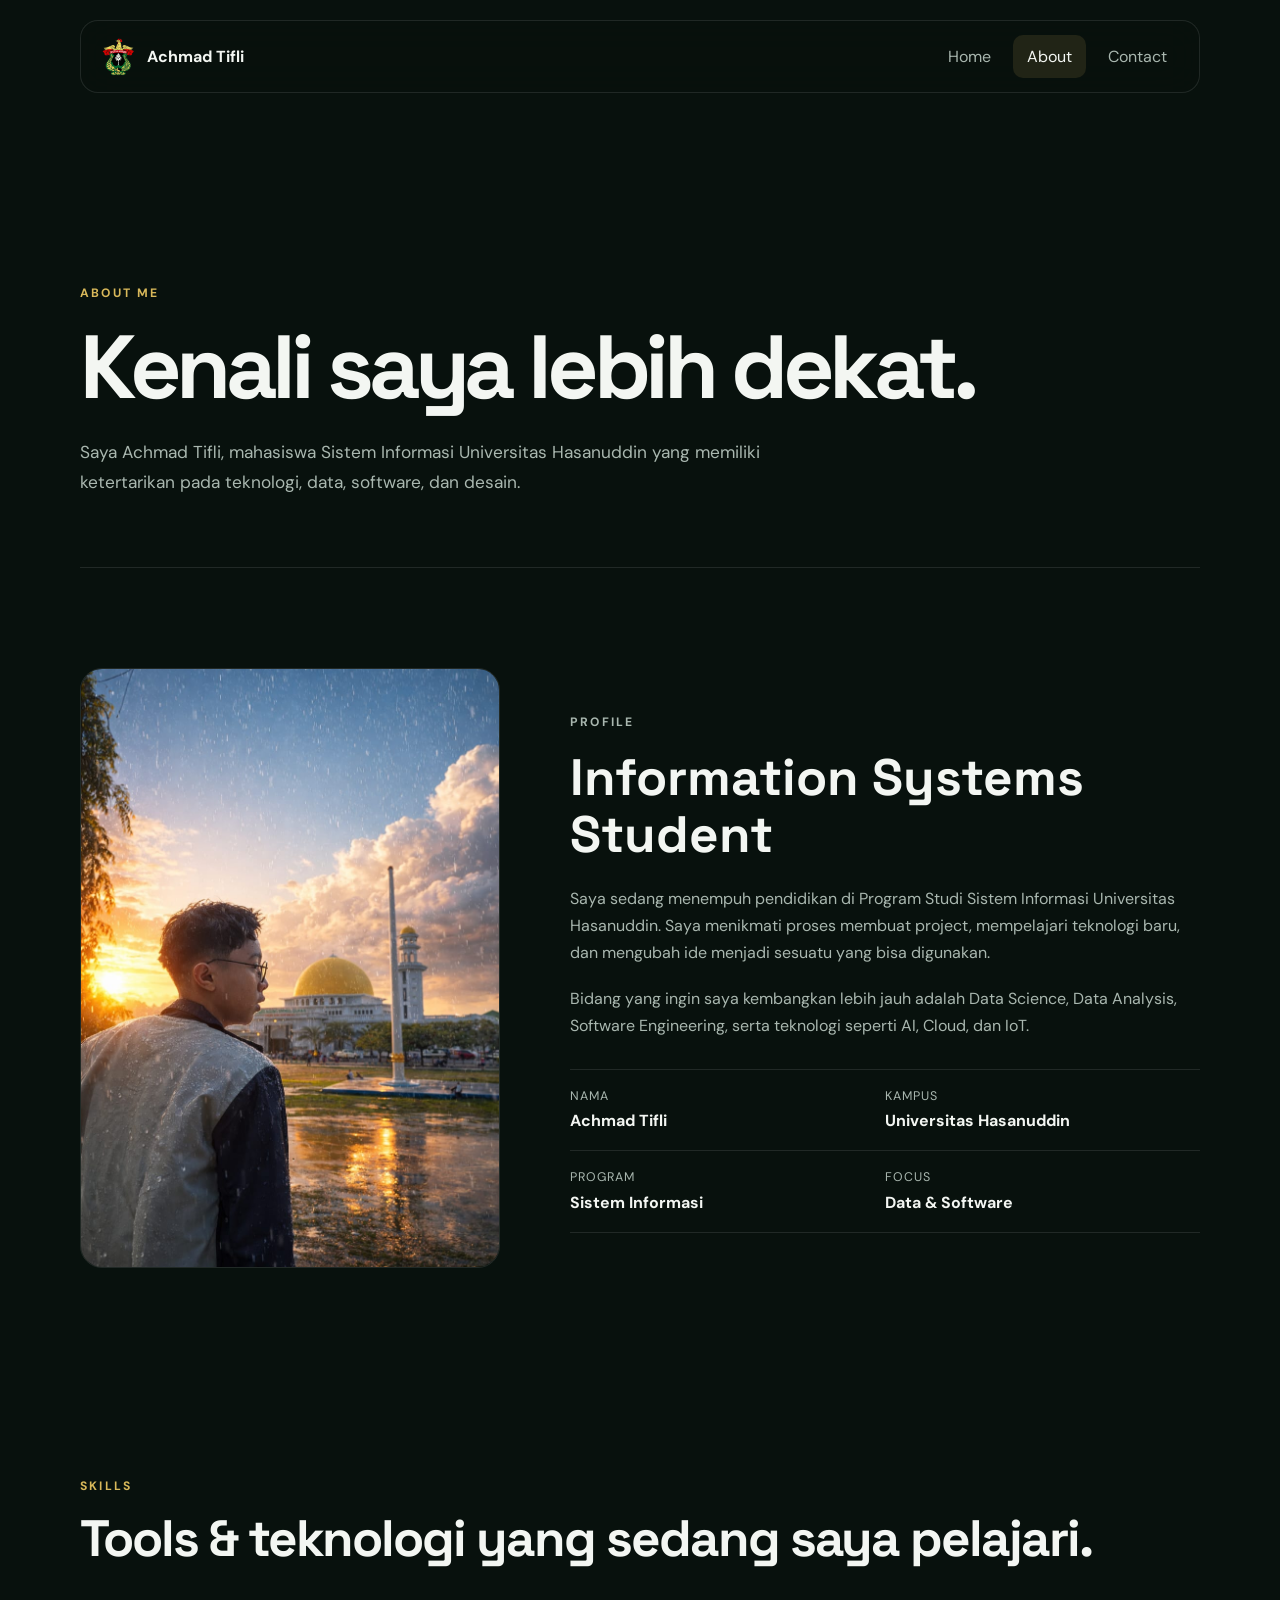
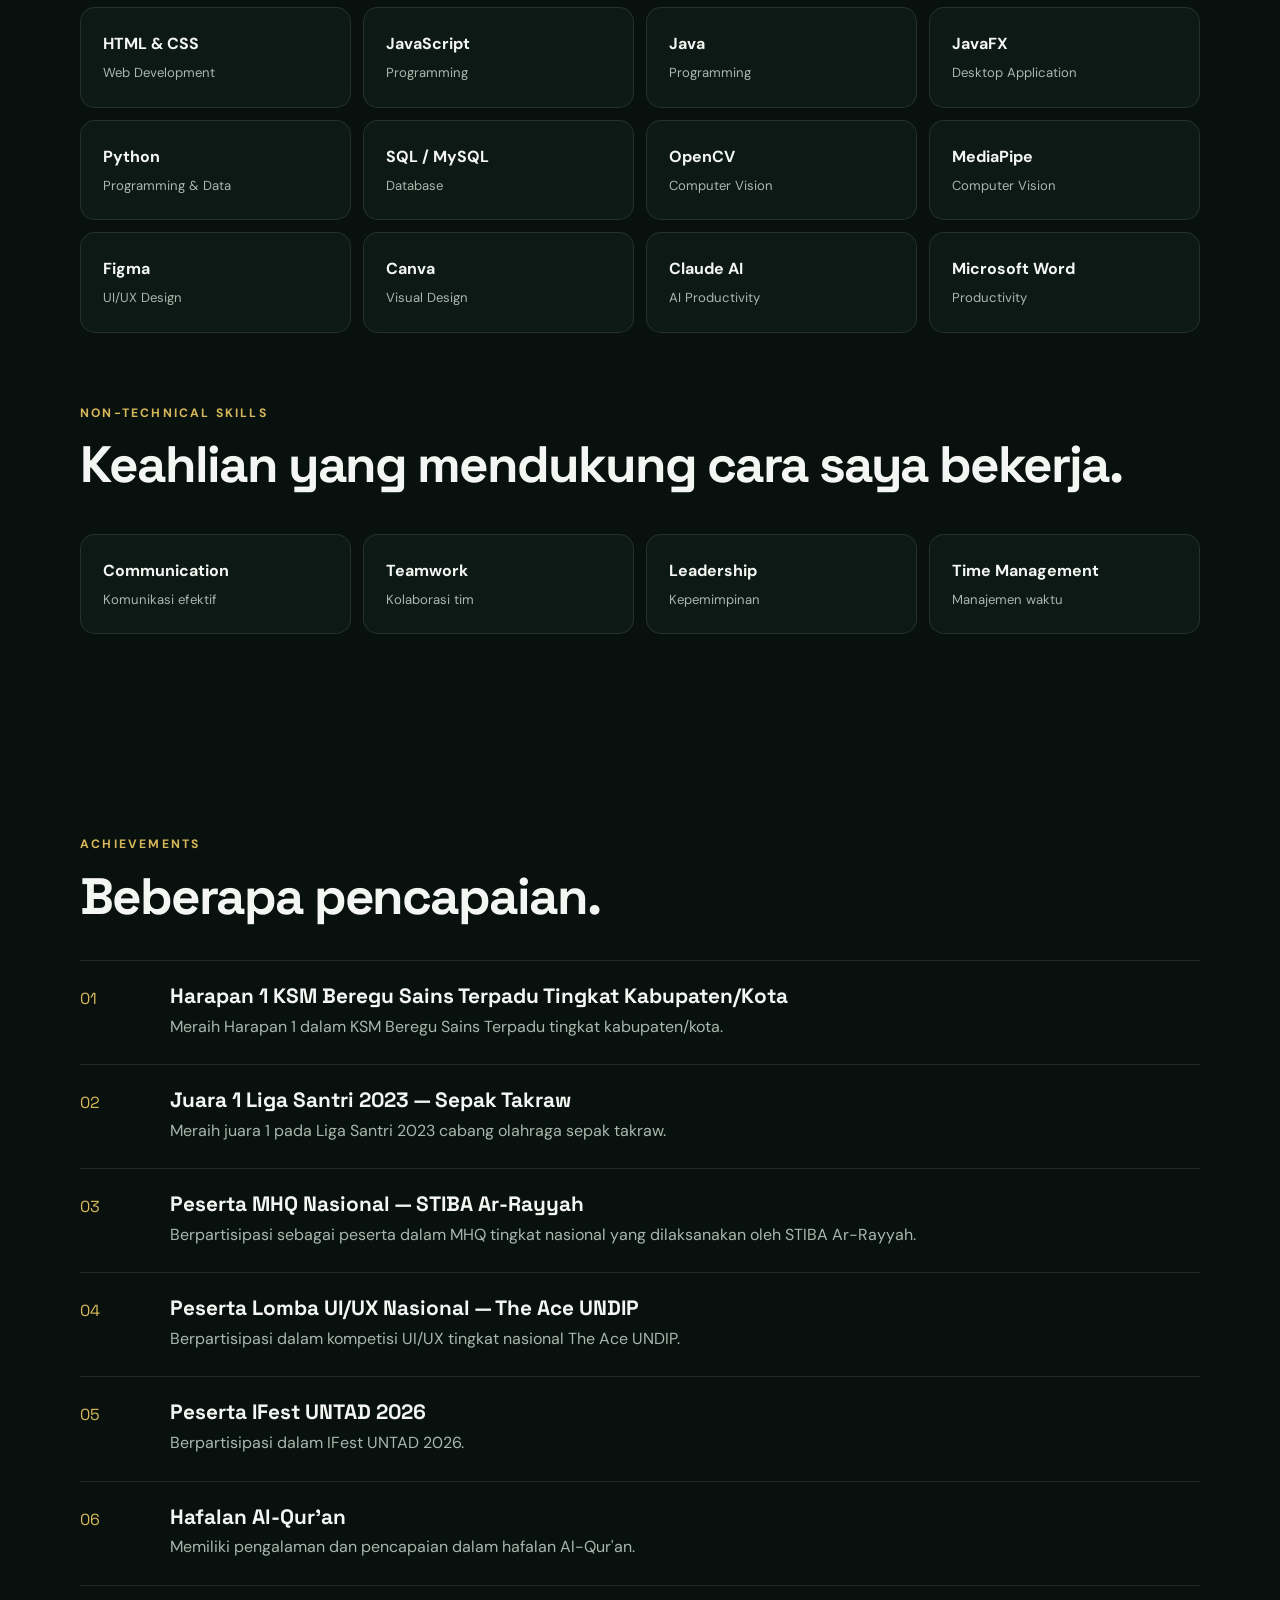
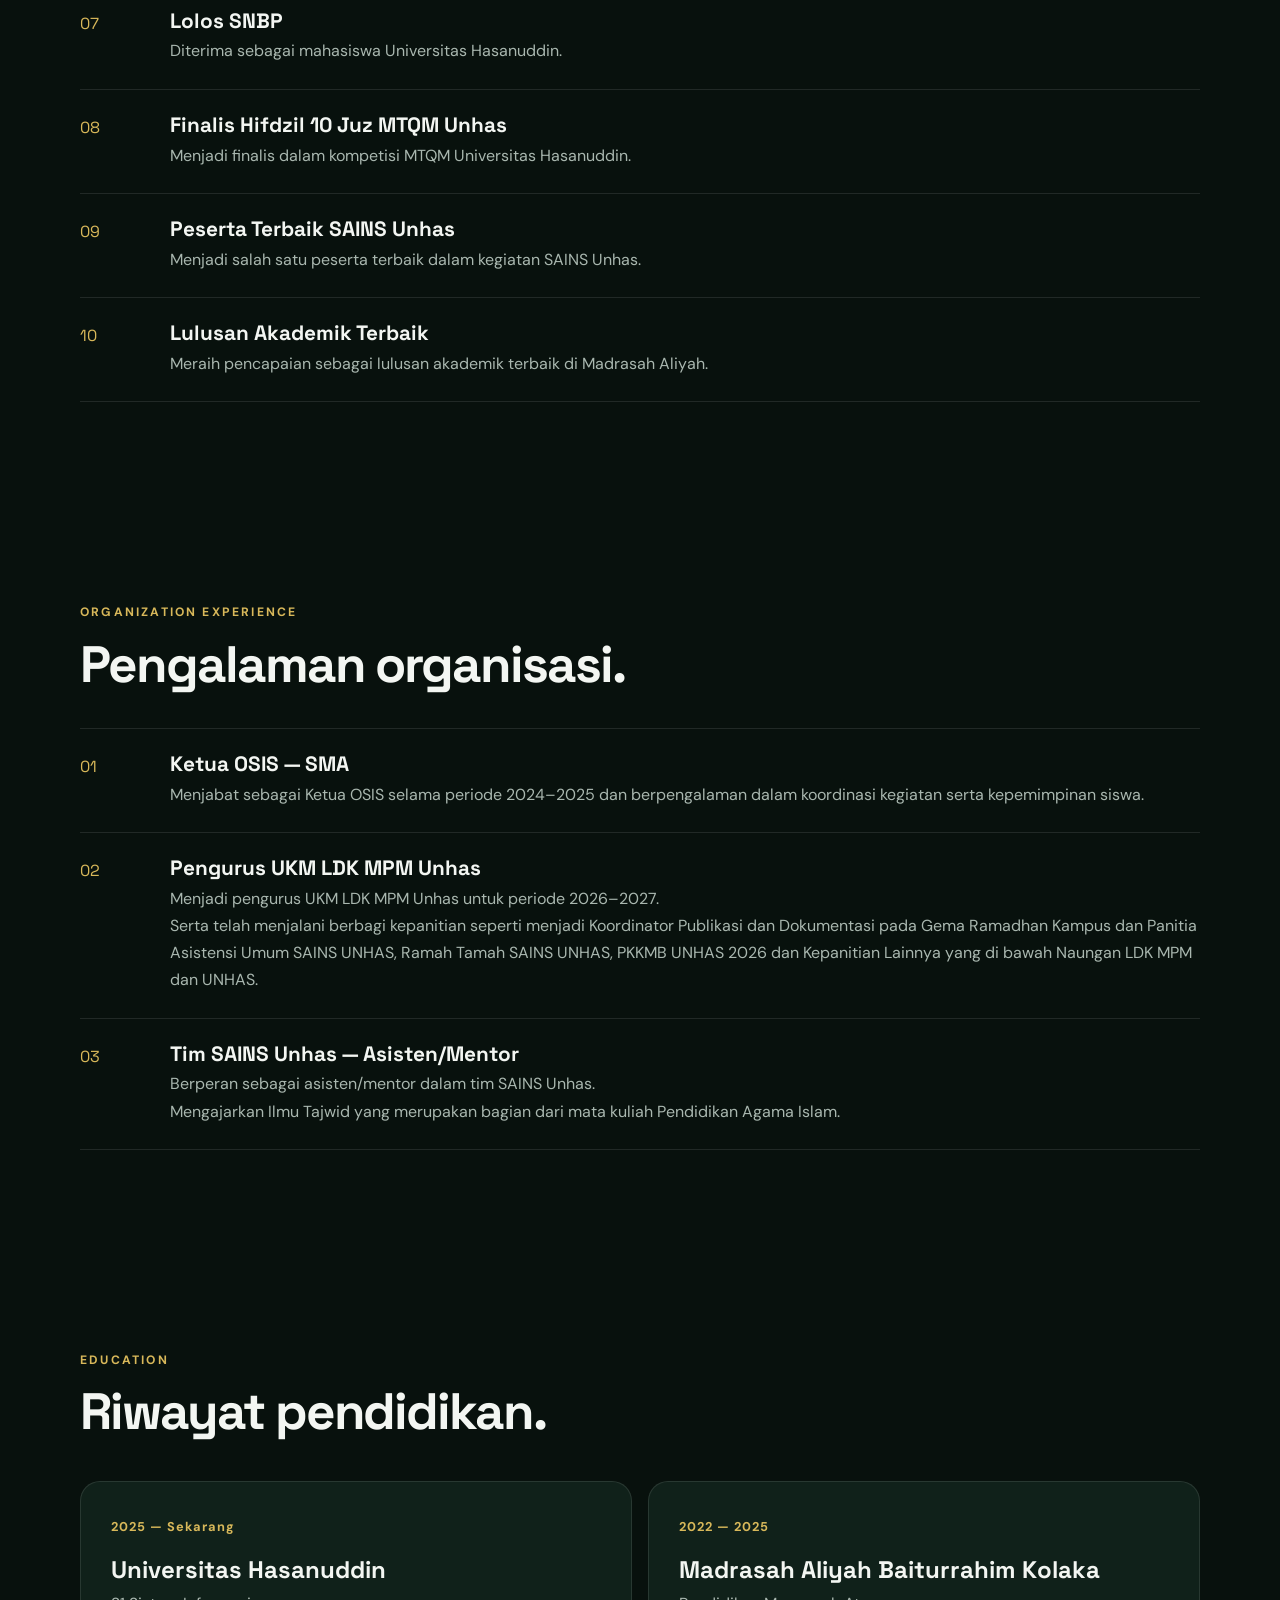
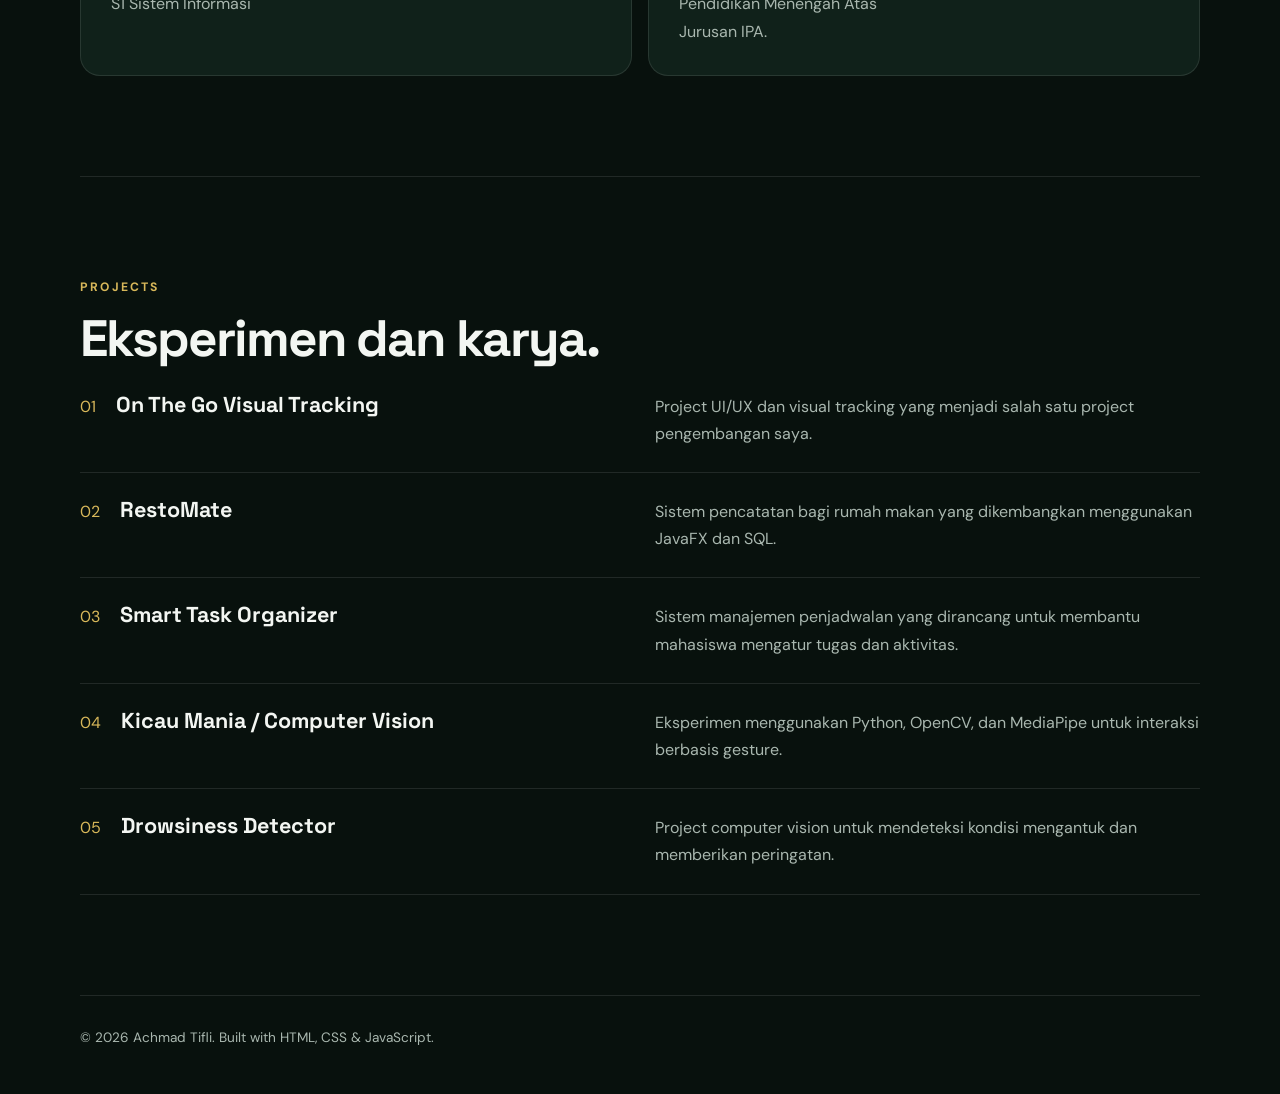
==== about.html @ 51b3e336 "update website portofolio" ====
<!DOCTYPE html>
<html lang="id">
<head>
    <meta charset="UTF-8">
    <meta name="viewport" content="width=device-width, initial-scale=1.0">
    <meta name="description" content="About Achmad Tifli">
    <title>About | Achmad Tifli</title>
    <link rel="stylesheet" href="style.css">
</head>
<body>
    <header class="navbar">
        <a href="index.html" class="brand">
            <img src="assets/unhas-logo.png" alt="Logo Universitas Hasanuddin">
            <span>Achmad Tifli</span>
        </a>
        <nav>
            <a href="index.html">Home</a>
            <a href="about.html" class="active">About</a>
            <a href="contact.html">Contact</a>
        </nav>
    </header>

    <main>
        <section class="page-hero">
            <p class="eyebrow">ABOUT ME</p>
            <h1>Kenali saya lebih dekat.</h1>
            <p>
                Saya Achmad Tifli, mahasiswa Sistem Informasi Universitas Hasanuddin
                yang memiliki ketertarikan pada teknologi, data, software, dan desain.
            </p>
        </section>

        <section class="section about-grid">
            <div>
                <img src="assets/achmad-tifli-rain.jpeg" alt="Achmad Tifli" class="about-image">
            </div>
            <div class="about-copy">
                <p class="eyebrow">PROFILE</p>
                <h2>Information Systems Student</h2>
                <p>
                    Saya sedang menempuh pendidikan di Program Studi Sistem Informasi
                    Universitas Hasanuddin. Saya menikmati proses membuat project,
                    mempelajari teknologi baru, dan mengubah ide menjadi sesuatu yang
                    bisa digunakan.
                </p>
                <p>
                    Bidang yang ingin saya kembangkan lebih jauh adalah Data Science,
                    Data Analysis, Software Engineering, serta teknologi seperti AI,
                    Cloud, dan IoT.
                </p>

                <div class="facts">
                    <div><span>Nama</span><strong>Achmad Tifli</strong></div>
                    <div><span>Kampus</span><strong>Universitas Hasanuddin</strong></div>
                    <div><span>Program</span><strong>Sistem Informasi</strong></div>
                    <div><span>Focus</span><strong>Data & Software</strong></div>
                </div>
            </div>
        </section>

        <section class="section">
            <div class="section-heading">
                <p class="eyebrow">SKILLS</p>
                <h2>Tools & teknologi yang sedang saya pelajari.</h2>
            </div>

            <div class="skills-grid">
                <div class="skill-card"><strong>HTML & CSS</strong><span>Web Development</span></div>
                <div class="skill-card"><strong>JavaScript</strong><span>Programming</span></div>
                <div class="skill-card"><strong>Java</strong><span>Programming</span></div>
                <div class="skill-card"><strong>JavaFX</strong><span>Desktop Application</span></div>
                <div class="skill-card"><strong>Python</strong><span>Programming & Data</span></div>
                <div class="skill-card"><strong>SQL / MySQL</strong><span>Database</span></div>
                <div class="skill-card"><strong>OpenCV</strong><span>Computer Vision</span></div>
                <div class="skill-card"><strong>MediaPipe</strong><span>Computer Vision</span></div>
                <div class="skill-card"><strong>Figma</strong><span>UI/UX Design</span></div>
                <div class="skill-card"><strong>Canva</strong><span>Visual Design</span></div>
                <div class="skill-card"><strong>Claude AI</strong><span>AI Productivity</span></div>
                <div class="skill-card"><strong>Microsoft Word</strong><span>Productivity</span></div>
            </div>

            <div class="section-heading skill-subheading">
                <p class="eyebrow">NON-TECHNICAL SKILLS</p>
                <h2>Keahlian yang mendukung cara saya bekerja.</h2>
            </div>

            <div class="skills-grid">
                <div class="skill-card"><strong>Communication</strong><span>Komunikasi efektif</span></div>
                <div class="skill-card"><strong>Teamwork</strong><span>Kolaborasi tim</span></div>
                <div class="skill-card"><strong>Leadership</strong><span>Kepemimpinan</span></div>
                <div class="skill-card"><strong>Time Management</strong><span>Manajemen waktu</span></div>
            </div>
        </section>

        <section class="section">
            <div class="section-heading">
                <p class="eyebrow">ACHIEVEMENTS</p>
                <h2>Beberapa pencapaian.</h2>
            </div>

            <div class="timeline">
                <div class="timeline-item"><span>01</span><div><h3>Harapan 1 KSM Beregu Sains Terpadu Tingkat Kabupaten/Kota</h3><p>Meraih Harapan 1 dalam KSM Beregu Sains Terpadu tingkat kabupaten/kota.</p></div></div>
                <div class="timeline-item"><span>02</span><div><h3>Juara 1 Liga Santri 2023 — Sepak Takraw</h3><p>Meraih juara 1 pada Liga Santri 2023 cabang olahraga sepak takraw.</p></div></div>
                <div class="timeline-item"><span>03</span><div><h3>Peserta MHQ Nasional — STIBA Ar-Rayyah</h3><p>Berpartisipasi sebagai peserta dalam MHQ tingkat nasional yang dilaksanakan oleh STIBA Ar-Rayyah.</p></div></div>
                <div class="timeline-item"><span>04</span><div><h3>Peserta Lomba UI/UX Nasional — The Ace UNDIP</h3><p>Berpartisipasi dalam kompetisi UI/UX tingkat nasional The Ace UNDIP.</p></div></div>
                <div class="timeline-item"><span>05</span><div><h3>Peserta IFest UNTAD 2026</h3><p>Berpartisipasi dalam IFest UNTAD 2026.</p></div></div>
                <div class="timeline-item"><span>06</span><div><h3>Hafalan Al-Qur'an</h3><p>Memiliki pengalaman dan pencapaian dalam hafalan Al-Qur'an.</p></div></div>
                <div class="timeline-item"><span>07</span><div><h3>Lolos SNBP</h3><p>Diterima sebagai mahasiswa Universitas Hasanuddin.</p></div></div>
                <div class="timeline-item"><span>08</span><div><h3>Finalis Hifdzil 10 Juz MTQM Unhas</h3><p>Menjadi finalis dalam kompetisi MTQM Universitas Hasanuddin.</p></div></div>
                <div class="timeline-item"><span>09</span><div><h3>Peserta Terbaik SAINS Unhas</h3><p>Menjadi salah satu peserta terbaik dalam kegiatan SAINS Unhas.</p></div></div>
                <div class="timeline-item"><span>10</span><div><h3>Lulusan Akademik Terbaik</h3><p>Meraih pencapaian sebagai lulusan akademik terbaik di Madrasah Aliyah.</p></div></div>
            </div>
        </section>

        <section class="section">
            <div class="section-heading"><p class="eyebrow">ORGANIZATION EXPERIENCE</p><h2>Pengalaman organisasi.</h2></div>
            <div class="timeline">
                <div class="timeline-item"><span>01</span><div><h3>Ketua OSIS — SMA</h3><p>Menjabat sebagai Ketua OSIS selama periode 2024–2025 dan berpengalaman dalam koordinasi kegiatan serta kepemimpinan siswa.</p></div></div>
                <div class="timeline-item"><span>02</span><div><h3>Pengurus UKM LDK MPM Unhas</h3><p>Menjadi pengurus UKM LDK MPM Unhas untuk periode 2026–2027.</p>
                    <p>Serta telah menjalani berbagi kepanitian seperti menjadi Koordinator Publikasi dan Dokumentasi pada Gema Ramadhan Kampus dan Panitia Asistensi Umum SAINS UNHAS, Ramah Tamah SAINS UNHAS, PKKMB UNHAS 2026 dan Kepanitian Lainnya yang di bawah Naungan LDK MPM dan UNHAS.</p></div></div>
                <div class="timeline-item"><span>03</span><div><h3>Tim SAINS Unhas — Asisten/Mentor</h3><p>Berperan sebagai asisten/mentor dalam tim SAINS Unhas.</p>
                <p>Mengajarkan Ilmu Tajwid yang merupakan bagian dari mata kuliah Pendidikan Agama Islam.</p></div></div>
            </div>
        </section>

        <section class="section education">
            <div class="section-heading"><p class="eyebrow">EDUCATION</p><h2>Riwayat pendidikan.</h2></div>
            <div class="education-grid">
                <article class="education-card"><span>2025 — Sekarang</span><h3>Universitas Hasanuddin</h3><p>S1 Sistem Informasi</p></article>
                <article class="education-card"><span>2022 — 2025</span><h3>Madrasah Aliyah Baiturrahim Kolaka</h3><p>Pendidikan Menengah Atas</p>
                <p>Jurusan IPA.</p></article>
            </div>
        </section>

        <section class="section project-list">
            <div class="section-heading">
                <p class="eyebrow">PROJECTS</p>
                <h2>Eksperimen dan karya.</h2>
            </div>

            <div class="project-list-item"><div><span>01</span><h3>On The Go Visual Tracking</h3></div><p>Project UI/UX dan visual tracking yang menjadi salah satu project pengembangan saya.</p></div>
            <div class="project-list-item"><div><span>02</span><h3>RestoMate</h3></div><p>Sistem pencatatan bagi rumah makan yang dikembangkan menggunakan JavaFX dan SQL.</p></div>
            <div class="project-list-item"><div><span>03</span><h3>Smart Task Organizer</h3></div><p>Sistem manajemen penjadwalan yang dirancang untuk membantu mahasiswa mengatur tugas dan aktivitas.</p></div>
            <div class="project-list-item"><div><span>04</span><h3>Kicau Mania / Computer Vision</h3></div><p>Eksperimen menggunakan Python, OpenCV, dan MediaPipe untuk interaksi berbasis gesture.</p></div>
            <div class="project-list-item"><div><span>05</span><h3>Drowsiness Detector</h3></div><p>Project computer vision untuk mendeteksi kondisi mengantuk dan memberikan peringatan.</p></div>
        </section>
    </main>

    <footer>
        <p>© 2026 Achmad Tifli. Built with HTML, CSS & JavaScript.</p>
    </footer>
    <script src="script.js"></script>
</body>
</html>
---- style.css ----
@import url('https://fonts.googleapis.com/css2?family=DM+Sans:wght@400;500;600;700&family=Space+Grotesk:wght@500;600;700&display=swap');
:root{--bg:#08110d;--soft:#0d1914;--card:#10211a;--text:#f3f6f2;--muted:#a9b7af;--accent:#d8b85a;--line:rgba(255,255,255,.1);--max:1120px}*{box-sizing:border-box;margin:0;padding:0}html{scroll-behavior:smooth}body{background:var(--bg);color:var(--text);font-family:"DM Sans",sans-serif;line-height:1.7}a{color:inherit}.navbar{width:min(var(--max),calc(100% - 40px));margin:20px auto 0;padding:14px 18px;display:flex;align-items:center;justify-content:space-between;border:1px solid var(--line);border-radius:18px;background:rgba(8,17,13,.88);backdrop-filter:blur(18px);position:sticky;top:16px;z-index:20}.brand{display:flex;align-items:center;gap:10px;text-decoration:none;font-weight:700}.brand img{width:38px;height:38px;object-fit:contain}.navbar nav{display:flex;gap:8px}.navbar nav a{padding:8px 14px;color:var(--muted);text-decoration:none;border-radius:10px;transition:.25s}.navbar nav a:hover,.navbar nav a.active{color:var(--text);background:rgba(216,184,90,.12)}h1,h2,h3{font-family:"Space Grotesk",sans-serif;line-height:1.1}.eyebrow{color:var(--accent);font-size:.76rem;letter-spacing:.18em;font-weight:700;margin-bottom:14px}.hero{width:min(var(--max),calc(100% - 40px));min-height:680px;margin:auto;display:grid;grid-template-columns:1.05fr .95fr;gap:70px;align-items:center}.hero h1{font-size:clamp(3.2rem,7vw,6.5rem);letter-spacing:-.06em}.hero h1 span{color:var(--accent)}.hero-description{color:var(--muted);max-width:590px;font-size:1.08rem;margin:24px 0 30px}.hero-actions{display:flex;gap:12px;flex-wrap:wrap}.btn{display:inline-flex;align-items:center;justify-content:center;padding:12px 18px;border-radius:12px;text-decoration:none;font-weight:700;border:1px solid var(--line);transition:.25s}.btn:hover{transform:translateY(-2px)}.btn.primary{color:#111;background:var(--accent);border-color:var(--accent)}.btn.secondary{background:transparent;color:var(--text)}.quick-info{display:flex;gap:34px;margin-top:52px}.quick-info div{display:flex;flex-direction:column}.quick-info strong{color:var(--accent);font-family:"Space Grotesk"}.quick-info span{color:var(--muted);font-size:.85rem}.hero-image-wrap{position:relative;justify-self:end;width:min(430px,100%)}.image-glow{position:absolute;inset:8% -8% -8% 8%;background:#0e6b42;filter:blur(65px);opacity:.35}.hero-image{position:relative;width:100%;aspect-ratio:4/5;object-fit:cover;border-radius:28px;border:1px solid var(--line)}.image-caption{position:absolute;left:18px;right:18px;bottom:18px;padding:13px 15px;background:rgba(8,17,13,.78);backdrop-filter:blur(12px);border:1px solid var(--line);border-radius:14px;display:flex;justify-content:space-between;gap:15px}.image-caption small{color:var(--muted)}.section{width:min(var(--max),calc(100% - 40px));margin:0 auto;padding:100px 0}.intro{display:grid;grid-template-columns:1fr 1fr;gap:70px;border-top:1px solid var(--line)}.section-heading h2,.section-title-row h2{font-size:clamp(2rem,4vw,3.6rem);letter-spacing:-.04em}.intro>p{color:var(--muted);font-size:1.05rem;align-self:end}.section-title-row{display:flex;justify-content:space-between;align-items:end;gap:30px;margin-bottom:40px}.text-link{color:var(--accent);text-decoration:none;font-weight:700}.project-grid{display:grid;grid-template-columns:repeat(3,1fr);gap:16px}.project-card{min-height:310px;padding:28px;background:var(--card);border:1px solid var(--line);border-radius:20px;display:flex;flex-direction:column;transition:.25s}.project-card:hover{transform:translateY(-5px);border-color:rgba(216,184,90,.5)}.project-card.featured{background:linear-gradient(145deg,#153728,var(--card))}.project-number{color:var(--accent);margin-bottom:auto}.project-card h3{font-size:1.5rem;margin-bottom:12px}.project-card p{color:var(--muted);margin-bottom:22px}.tag{font-size:.75rem;color:#f0d989}.quote-section{display:grid;grid-template-columns:.8fr 1.2fr;gap:70px;align-items:center}.quote-image img,.about-image,.contact-photo img{width:100%;object-fit:cover;border-radius:22px;border:1px solid var(--line)}.quote-image img{max-height:560px}.quote-content h2,.contact-photo h2{font-size:clamp(2rem,4vw,4rem);letter-spacing:-.045em;margin-bottom:22px}.quote-content>p:last-child{color:var(--muted)}.page-hero{width:min(var(--max),calc(100% - 40px));margin:100px auto 0;padding:90px 0 70px;border-bottom:1px solid var(--line)}.page-hero h1{font-size:clamp(3rem,7vw,6rem);letter-spacing:-.06em;margin-bottom:22px}.page-hero>p:last-child{max-width:680px;color:var(--muted);font-size:1.08rem}.about-grid{display:grid;grid-template-columns:.8fr 1.2fr;gap:70px;align-items:center}.about-image{max-height:600px}.about-copy h2{font-size:clamp(2rem,4vw,3.8rem);margin-bottom:22px}.about-copy>p{color:var(--muted);margin-bottom:18px}.facts{display:grid;grid-template-columns:1fr 1fr;margin-top:30px;border-top:1px solid var(--line)}.facts div{padding:16px 0;border-bottom:1px solid var(--line);display:flex;flex-direction:column}.facts span{color:var(--muted);font-size:.78rem;text-transform:uppercase;letter-spacing:.08em}.skills-grid{display:grid;grid-template-columns:repeat(4,1fr);gap:12px;margin-top:40px}.skill-card{padding:22px;border:1px solid var(--line);border-radius:15px;background:var(--soft)}.skill-card span{display:block;color:var(--muted);font-size:.82rem;margin-top:5px}.skill-subheading{margin-top:70px}.timeline{margin-top:35px;border-top:1px solid var(--line)}.timeline-item{display:grid;grid-template-columns:70px 1fr;gap:20px;padding:24px 0;border-bottom:1px solid var(--line)}.timeline-item>span{color:var(--accent);font-family:"Space Grotesk"}.timeline-item h3{margin-bottom:5px;font-size:1.3rem}.timeline-item p,.project-list-item p{color:var(--muted)}.project-list{border-top:1px solid var(--line)}.project-list-item{display:grid;grid-template-columns:1fr 1fr;gap:30px;padding:25px 0;border-bottom:1px solid var(--line)}.project-list-item>div{display:flex;gap:20px;align-items:baseline}.project-list-item span{color:var(--accent)}.project-list-item h3{font-size:1.35rem}.education-grid{display:grid;grid-template-columns:1fr 1fr;gap:16px;margin-top:40px}.education-card{padding:30px;border:1px solid var(--line);border-radius:20px;background:var(--card)}.education-card>span{color:var(--accent);font-size:.8rem;font-weight:700;letter-spacing:.08em}.education-card h3{font-size:1.5rem;margin:18px 0 7px}.education-card p{color:var(--muted)}.contact-grid{display:grid;grid-template-columns:1fr 1fr;gap:16px}.contact-card{padding:42px;min-height:270px;border:1px solid var(--line);border-radius:22px;background:var(--card);display:flex;flex-direction:column;align-items:flex-start}.contact-label{color:var(--accent);font-size:.75rem;letter-spacing:.16em;font-weight:700;margin-bottom:auto}.contact-card h2{font-size:2rem;margin-bottom:8px;overflow-wrap:anywhere}.contact-card p{color:var(--muted);margin-bottom:22px}.contact-photo{display:grid;grid-template-columns:1fr 1fr;gap:70px;align-items:center}.contact-photo img{max-height:560px}.contact-photo h2{margin-bottom:30px}footer{width:min(var(--max),calc(100% - 40px));margin:auto;padding:30px 0 45px;border-top:1px solid var(--line);color:var(--muted);font-size:.85rem}@media(max-width:850px){.hero,.intro,.about-grid,.quote-section,.contact-photo{grid-template-columns:1fr;gap:40px}.hero{padding:70px 0;min-height:auto}.hero-image-wrap{justify-self:center}.project-grid{grid-template-columns:1fr}.skills-grid{grid-template-columns:1fr 1fr}.contact-grid,.education-grid{grid-template-columns:1fr}.section{padding:75px 0}}@media(max-width:560px){.navbar{width:calc(100% - 24px);margin-top:12px;flex-direction:column;gap:10px}.navbar nav{width:100%;justify-content:center}.navbar nav a{padding:7px 10px;font-size:.9rem}.hero,.section,.page-hero,footer{width:calc(100% - 28px)}.hero h1{font-size:3.25rem}.quick-info{gap:22px;margin-top:35px}.image-caption{flex-direction:column;gap:0}.skills-grid{grid-template-columns:1fr}.facts{grid-template-columns:1fr}.project-list-item{grid-template-columns:1fr;gap:10px}.contact-card{padding:28px}}
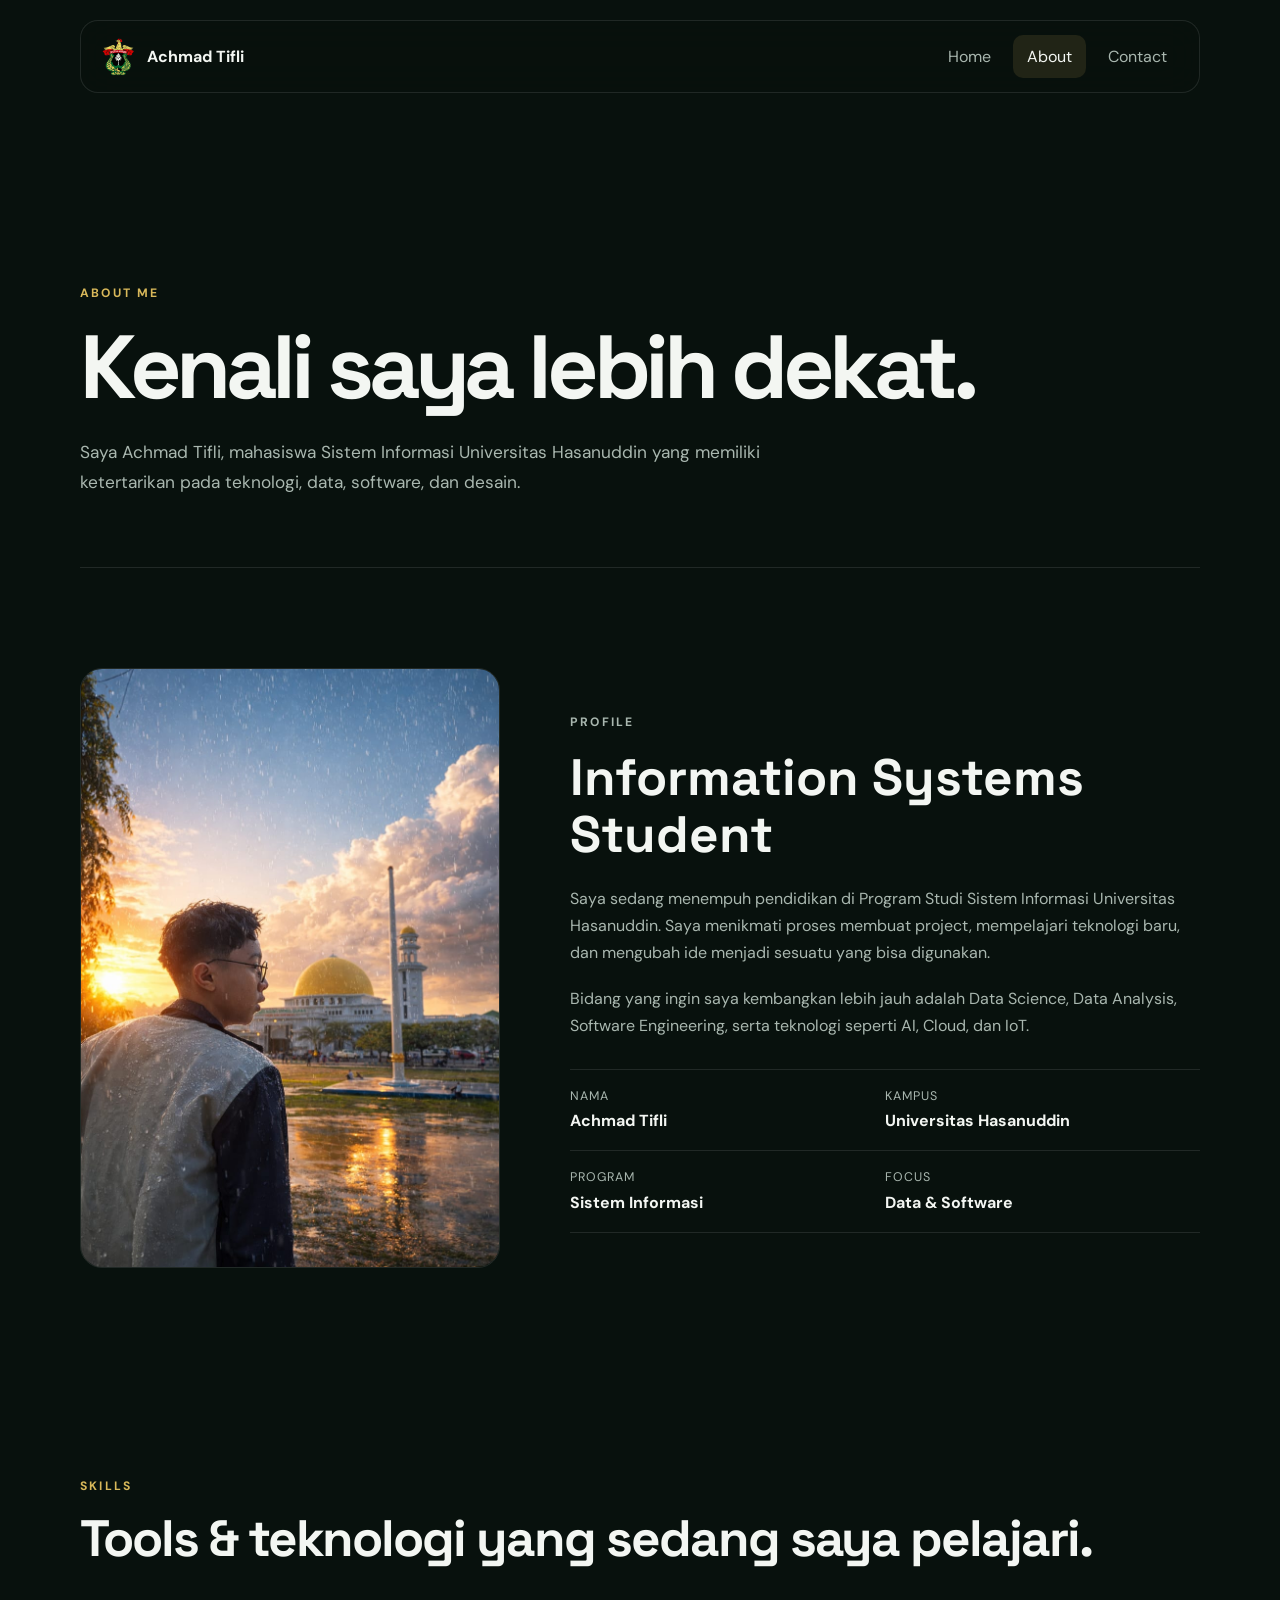
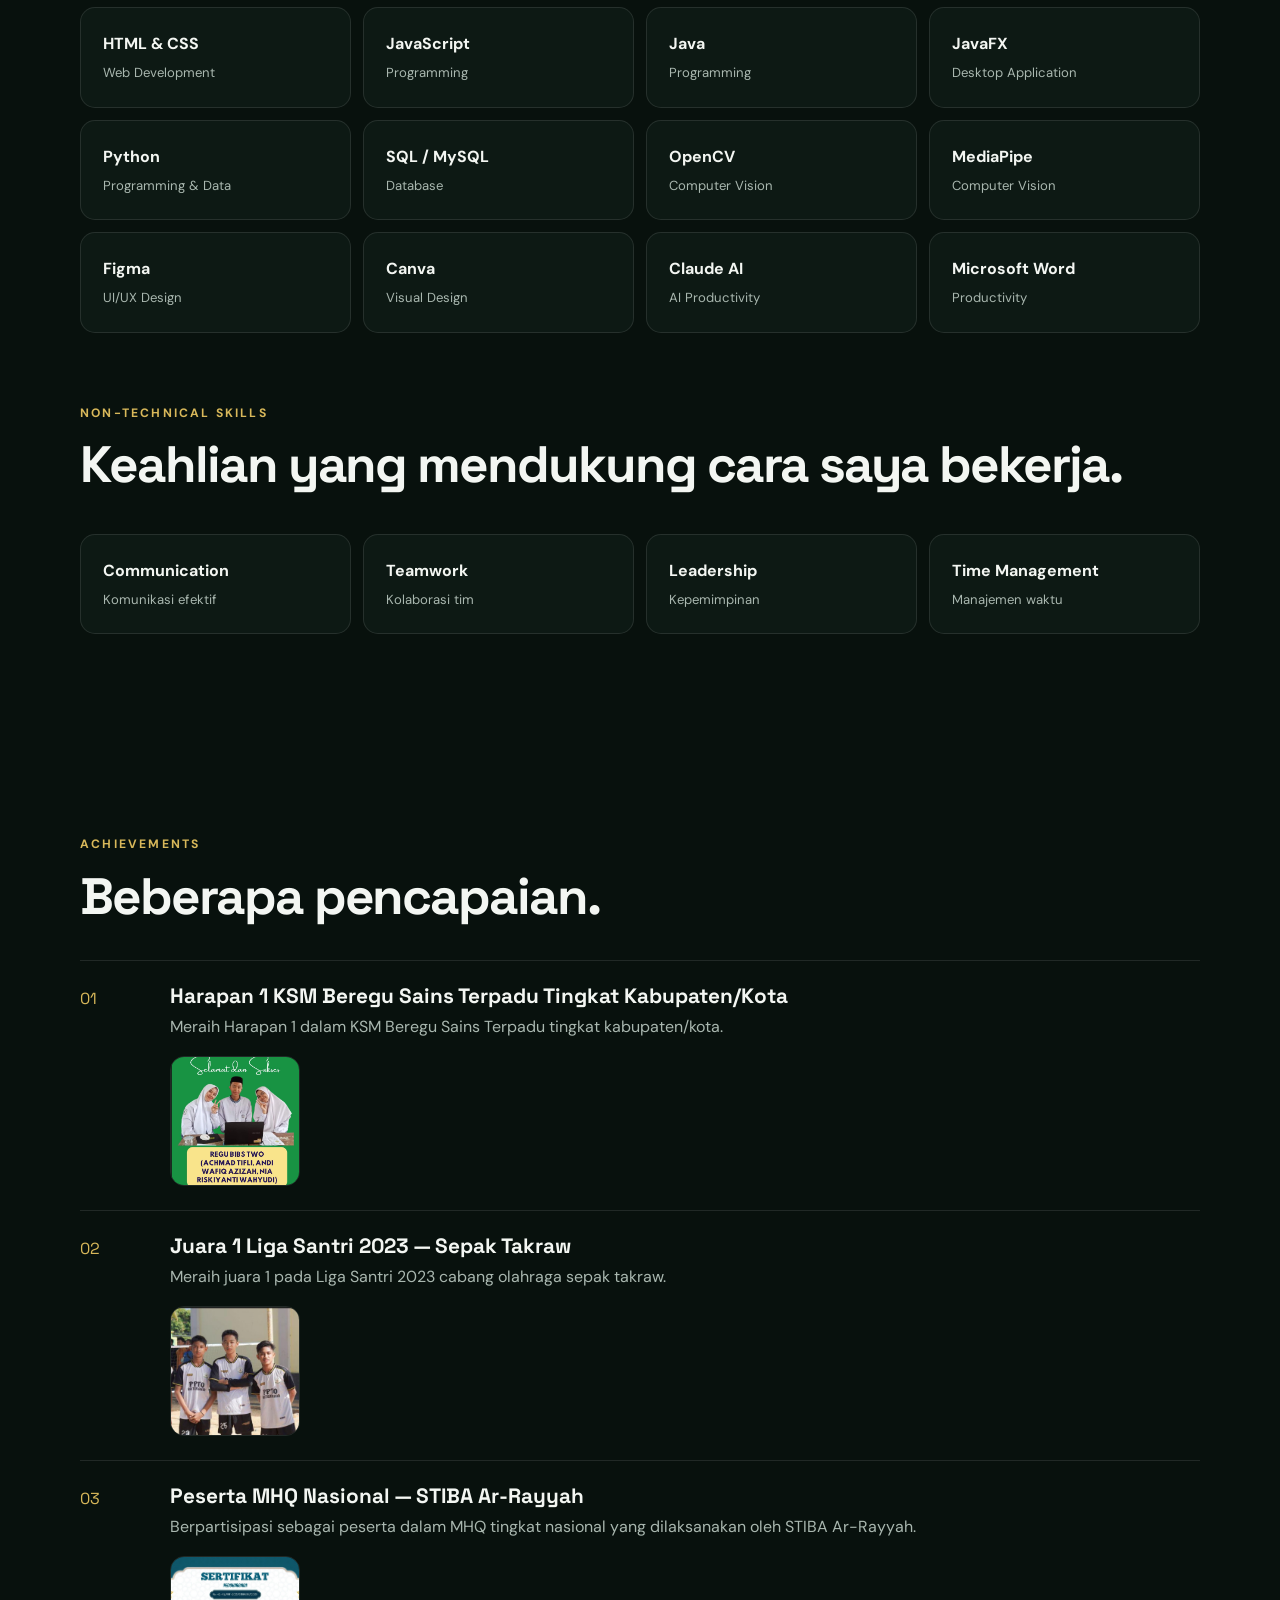
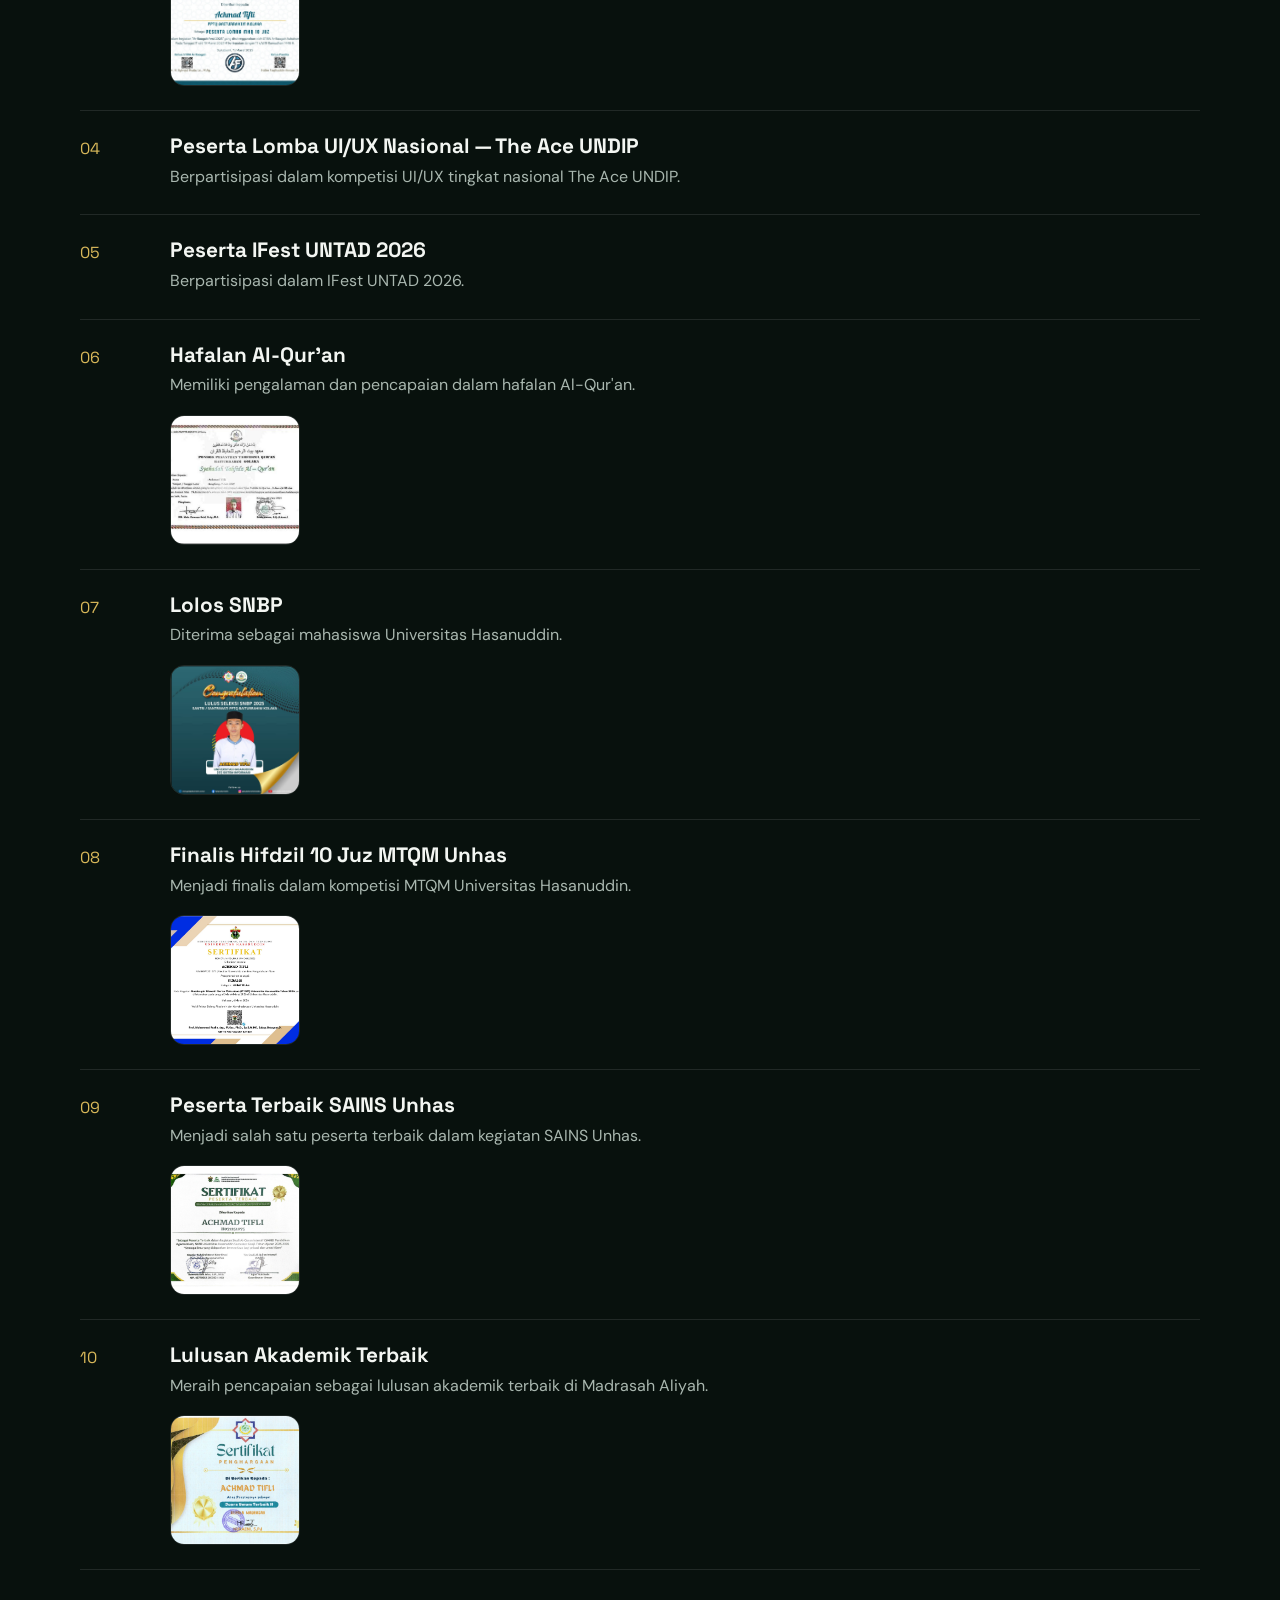
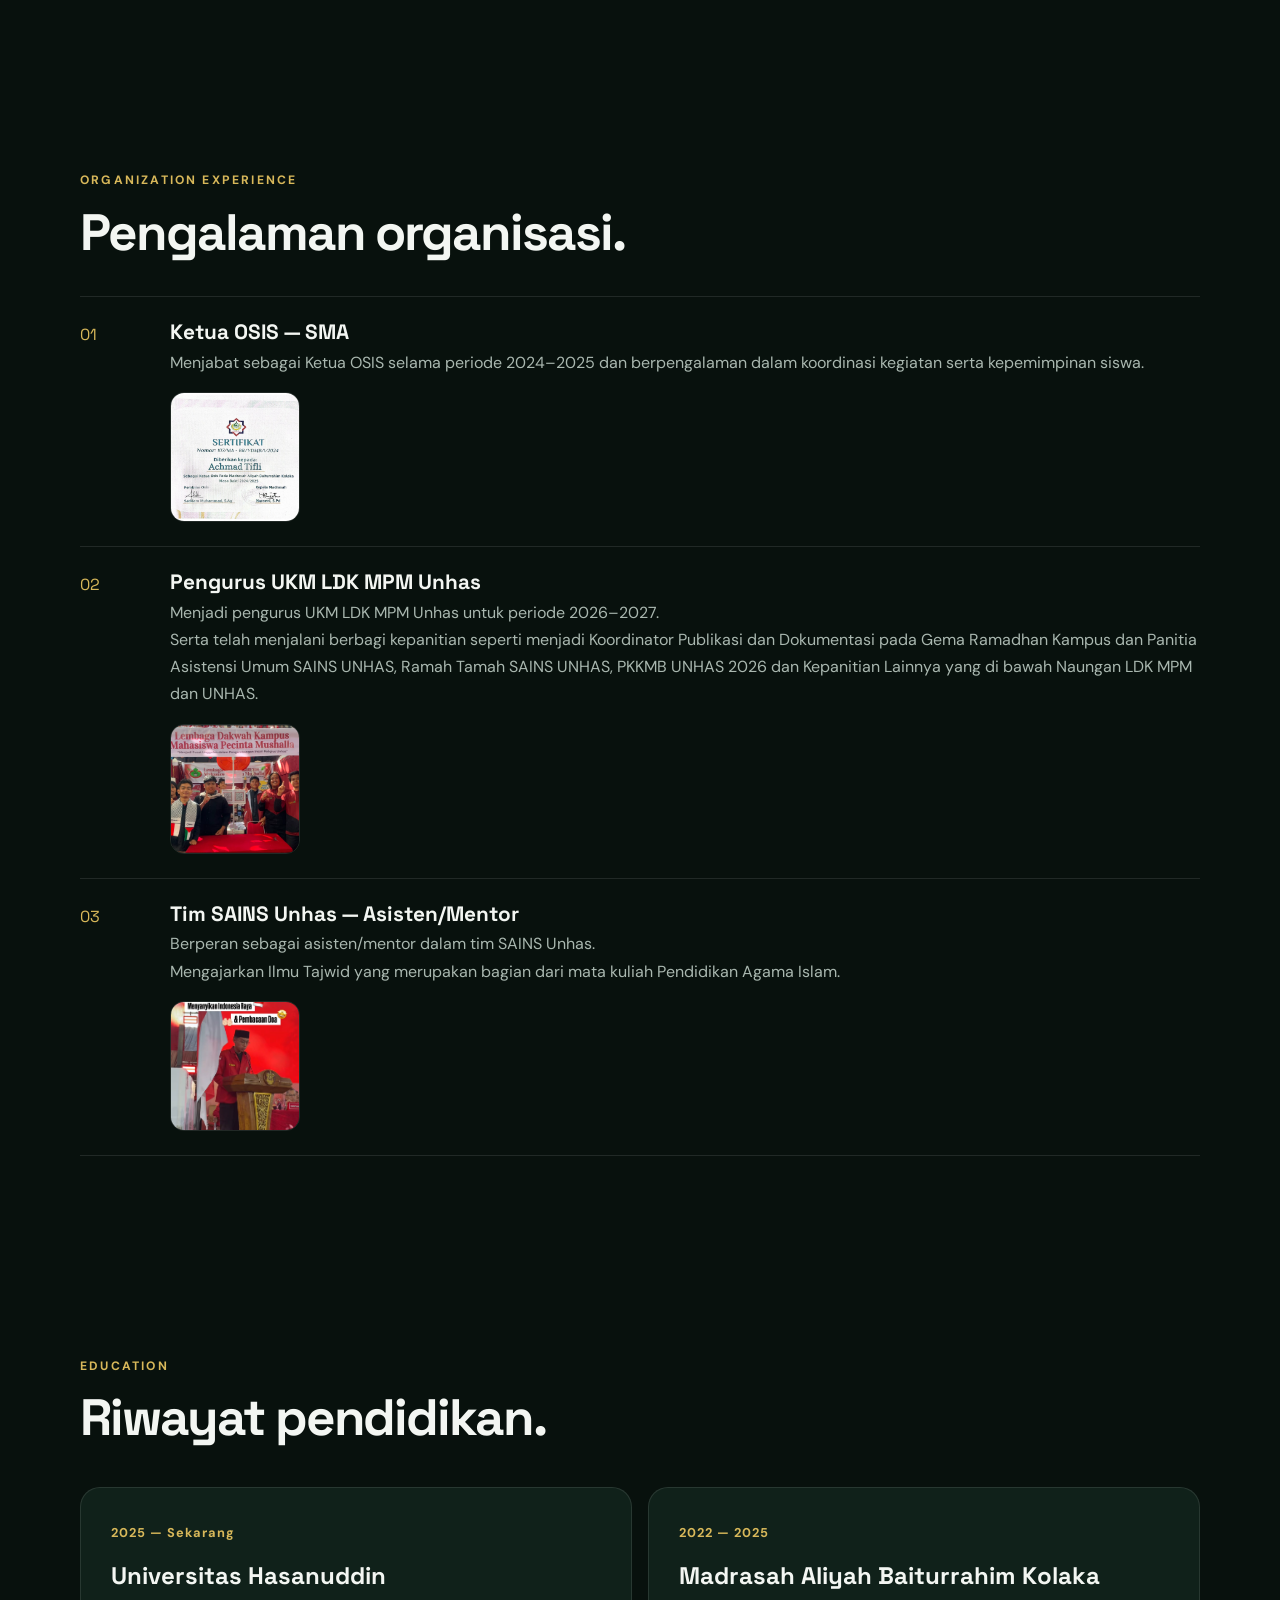
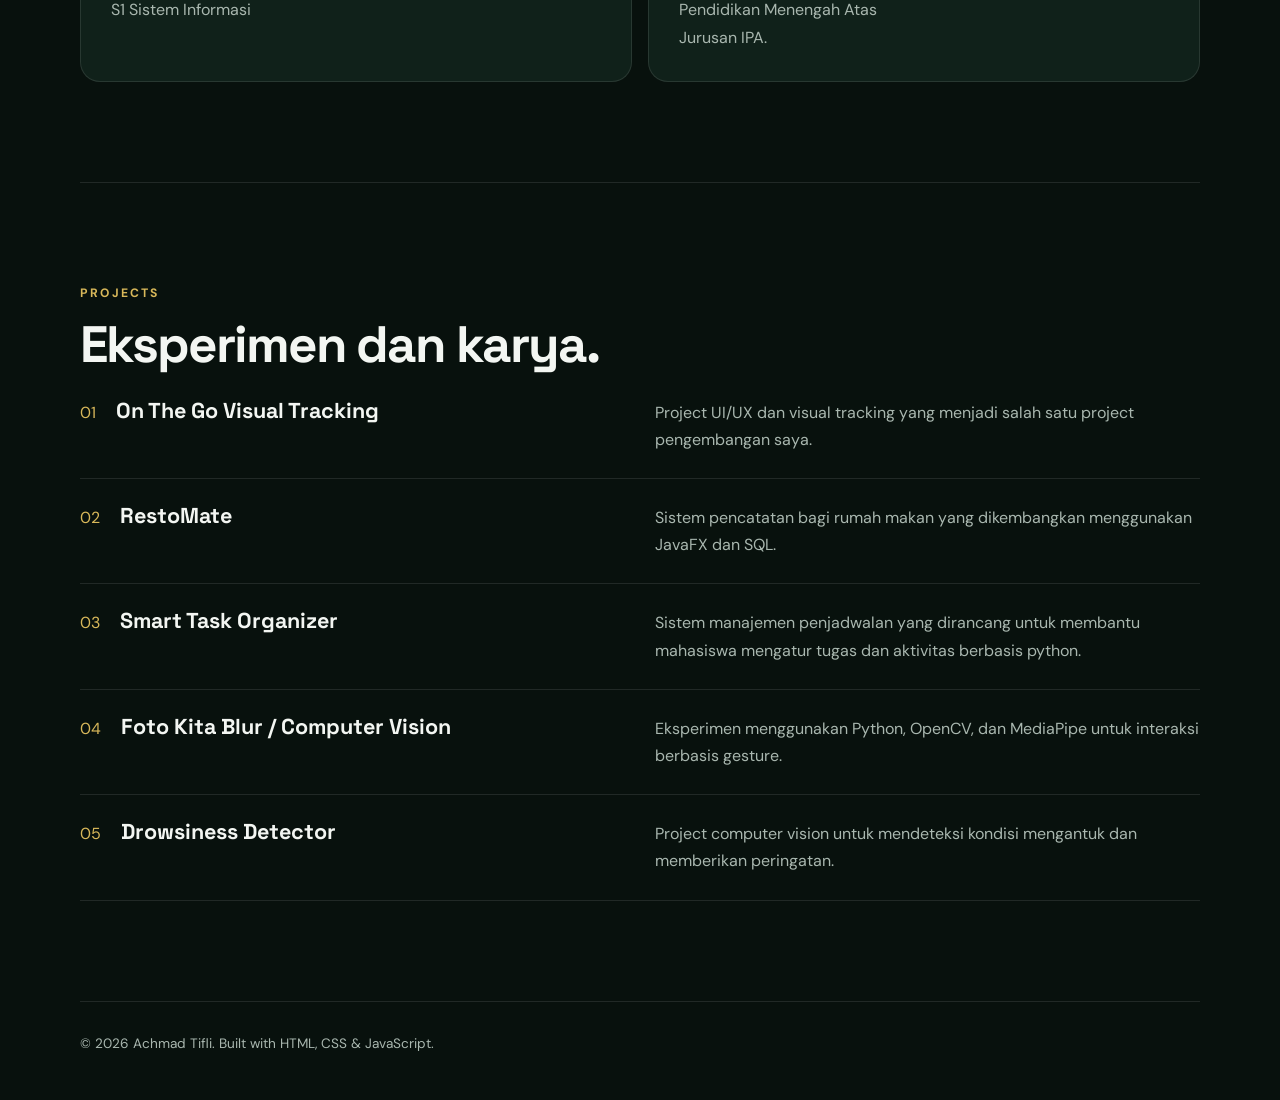
==== commit 4c72ef33: "menambahkan dokumentasi porto" ====
--- a/about.html
+++ b/about.html
@@ -99,27 +99,82 @@
             </div>
 
             <div class="timeline">
-                <div class="timeline-item"><span>01</span><div><h3>Harapan 1 KSM Beregu Sains Terpadu Tingkat Kabupaten/Kota</h3><p>Meraih Harapan 1 dalam KSM Beregu Sains Terpadu tingkat kabupaten/kota.</p></div></div>
-                <div class="timeline-item"><span>02</span><div><h3>Juara 1 Liga Santri 2023 — Sepak Takraw</h3><p>Meraih juara 1 pada Liga Santri 2023 cabang olahraga sepak takraw.</p></div></div>
-                <div class="timeline-item"><span>03</span><div><h3>Peserta MHQ Nasional — STIBA Ar-Rayyah</h3><p>Berpartisipasi sebagai peserta dalam MHQ tingkat nasional yang dilaksanakan oleh STIBA Ar-Rayyah.</p></div></div>
+                <div class="timeline-item"><span>01</span><div><h3>Harapan 1 KSM Beregu Sains Terpadu Tingkat Kabupaten/Kota</h3><p>Meraih Harapan 1 dalam KSM Beregu Sains Terpadu tingkat kabupaten/kota.</p>
+                    <!-- TEMPLATE FOTO: salin blok di bawah ini, ganti src dan alt untuk menambah foto lain pada pencapaian ini -->
+                    <div class="timeline-photos">
+                        <img src="assets/achievement-ksm-beregu-1.png" alt="Regu BIBS Two - Harapan 1 KSM Beregu Sains Terpadu 2024">
+                    </div>
+                </div></div>
+                <div class="timeline-item"><span>02</span><div><h3>Juara 1 Liga Santri 2023 — Sepak Takraw</h3><p>Meraih juara 1 pada Liga Santri 2023 cabang olahraga sepak takraw.</p>
+                    <!-- TEMPLATE FOTO: salin blok img di bawah ini (dalam div.timeline-photos yang sama), ganti src dan alt untuk menambah foto lain -->
+                    <div class="timeline-photos">
+                        <img src="assets/achievement-takraw-1.jpg" alt="Tim Sepak Takraw PPTQ Baiturrahim - Juara 1 Liga Santri 2023">
+                    </div>
+                </div></div>
+                <div class="timeline-item"><span>03</span><div><h3>Peserta MHQ Nasional — STIBA Ar-Rayyah</h3><p>Berpartisipasi sebagai peserta dalam MHQ tingkat nasional yang dilaksanakan oleh STIBA Ar-Rayyah.</p>
+                    <!-- TEMPLATE FOTO: salin blok img di bawah ini (dalam div.timeline-photos yang sama), ganti src dan alt untuk menambah foto lain -->
+                    <div class="timeline-photos">
+                        <img src="assets/achievement-mhq-nasional-1.jpeg" alt="Sertifikat Peserta Lomba MHQ 10 Juz - Ar Raayah Fest 2025 STIBA Ar-Rayyah Sukabumi">
+                    </div>
+                </div></div>
                 <div class="timeline-item"><span>04</span><div><h3>Peserta Lomba UI/UX Nasional — The Ace UNDIP</h3><p>Berpartisipasi dalam kompetisi UI/UX tingkat nasional The Ace UNDIP.</p></div></div>
                 <div class="timeline-item"><span>05</span><div><h3>Peserta IFest UNTAD 2026</h3><p>Berpartisipasi dalam IFest UNTAD 2026.</p></div></div>
-                <div class="timeline-item"><span>06</span><div><h3>Hafalan Al-Qur'an</h3><p>Memiliki pengalaman dan pencapaian dalam hafalan Al-Qur'an.</p></div></div>
-                <div class="timeline-item"><span>07</span><div><h3>Lolos SNBP</h3><p>Diterima sebagai mahasiswa Universitas Hasanuddin.</p></div></div>
-                <div class="timeline-item"><span>08</span><div><h3>Finalis Hifdzil 10 Juz MTQM Unhas</h3><p>Menjadi finalis dalam kompetisi MTQM Universitas Hasanuddin.</p></div></div>
-                <div class="timeline-item"><span>09</span><div><h3>Peserta Terbaik SAINS Unhas</h3><p>Menjadi salah satu peserta terbaik dalam kegiatan SAINS Unhas.</p></div></div>
-                <div class="timeline-item"><span>10</span><div><h3>Lulusan Akademik Terbaik</h3><p>Meraih pencapaian sebagai lulusan akademik terbaik di Madrasah Aliyah.</p></div></div>
+                <div class="timeline-item"><span>06</span><div><h3>Hafalan Al-Qur'an</h3><p>Memiliki pengalaman dan pencapaian dalam hafalan Al-Qur'an.</p>
+                    <!-- TEMPLATE FOTO: salin blok img di bawah ini (dalam div.timeline-photos yang sama), ganti src dan alt untuk menambah foto lain -->
+                    <div class="timeline-photos">
+                        <img src="assets/achievement-hafalan-quran-1.jpg" alt="Syahadah Tahfidz Al-Qur'an 30 Juz - Pondok Pesantren Tahfidzul Qur'an Baiturrahim Kolaka">
+                    </div>
+                </div></div>
+                <div class="timeline-item"><span>07</span><div><h3>Lolos SNBP</h3><p>Diterima sebagai mahasiswa Universitas Hasanuddin.</p>
+                    <!-- TEMPLATE FOTO: salin blok img di bawah ini (dalam div.timeline-photos yang sama), ganti src dan alt untuk menambah foto lain -->
+                    <div class="timeline-photos">
+                        <img src="assets/achievement-snbp-1.jpg" alt="Lulus Seleksi SNBP 2025 - Universitas Hasanuddin Sistem Informasi">
+                    </div>
+                </div></div>
+                <div class="timeline-item"><span>08</span><div><h3>Finalis Hifdzil 10 Juz MTQM Unhas</h3><p>Menjadi finalis dalam kompetisi MTQM Universitas Hasanuddin.</p>
+                    <!-- TEMPLATE FOTO: salin blok img di bawah ini (dalam div.timeline-photos yang sama), ganti src dan alt untuk menambah foto lain -->
+                    <div class="timeline-photos">
+                        <img src="assets/achievement-mtqm-1.jpg" alt="Sertifikat Finalis Hifdzil 10 Juz MTQM Unhas 2026">
+                    </div>
+                </div></div>
+                <div class="timeline-item"><span>09</span><div><h3>Peserta Terbaik SAINS Unhas</h3><p>Menjadi salah satu peserta terbaik dalam kegiatan SAINS Unhas.</p>
+                    <!-- TEMPLATE FOTO: salin blok img di bawah ini (dalam div.timeline-photos yang sama), ganti src dan alt untuk menambah foto lain -->
+                    <div class="timeline-photos">
+                        <img src="assets/achievement-peserta-terbaik-sains-1.jpg" alt="Sertifikat Peserta Terbaik Studi Al-Quran Intensif SAINS Unhas">
+                    </div>
+                </div></div>
+                <div class="timeline-item"><span>10</span><div><h3>Lulusan Akademik Terbaik</h3><p>Meraih pencapaian sebagai lulusan akademik terbaik di Madrasah Aliyah.</p>
+                    <!-- TEMPLATE FOTO: salin blok img di bawah ini (dalam div.timeline-photos yang sama), ganti src dan alt untuk menambah foto lain -->
+                    <div class="timeline-photos">
+                        <img src="assets/achievement-lulusan-terbaik-1.jpg" alt="Sertifikat Juara Umum Terbaik II - Madrasah Aliyah Baiturrahim Kolaka">
+                    </div>
+                </div></div>
             </div>
         </section>
 
         <section class="section">
             <div class="section-heading"><p class="eyebrow">ORGANIZATION EXPERIENCE</p><h2>Pengalaman organisasi.</h2></div>
             <div class="timeline">
-                <div class="timeline-item"><span>01</span><div><h3>Ketua OSIS — SMA</h3><p>Menjabat sebagai Ketua OSIS selama periode 2024–2025 dan berpengalaman dalam koordinasi kegiatan serta kepemimpinan siswa.</p></div></div>
+                <div class="timeline-item"><span>01</span><div><h3>Ketua OSIS — SMA</h3><p>Menjabat sebagai Ketua OSIS selama periode 2024–2025 dan berpengalaman dalam koordinasi kegiatan serta kepemimpinan siswa.</p>
+                    <!-- TEMPLATE FOTO: salin blok img di bawah ini (dalam div.timeline-photos yang sama), ganti src dan alt untuk menambah foto lain -->
+                    <div class="timeline-photos">
+                        <img src="assets/achievement-ketua-osis-1.jpg" alt="Sertifikat Ketua OSIS Madrasah Aliyah Baiturrahim Kolaka 2024-2025">
+                    </div>
+                </div></div>
                 <div class="timeline-item"><span>02</span><div><h3>Pengurus UKM LDK MPM Unhas</h3><p>Menjadi pengurus UKM LDK MPM Unhas untuk periode 2026–2027.</p>
-                    <p>Serta telah menjalani berbagi kepanitian seperti menjadi Koordinator Publikasi dan Dokumentasi pada Gema Ramadhan Kampus dan Panitia Asistensi Umum SAINS UNHAS, Ramah Tamah SAINS UNHAS, PKKMB UNHAS 2026 dan Kepanitian Lainnya yang di bawah Naungan LDK MPM dan UNHAS.</p></div></div>
+                    <p>Serta telah menjalani berbagi kepanitian seperti menjadi Koordinator Publikasi dan Dokumentasi pada Gema Ramadhan Kampus dan Panitia Asistensi Umum SAINS UNHAS, Ramah Tamah SAINS UNHAS, PKKMB UNHAS 2026 dan Kepanitian Lainnya yang di bawah Naungan LDK MPM dan UNHAS.</p>
+                    <!-- TEMPLATE FOTO: salin blok img di bawah ini (dalam div.timeline-photos yang sama), ganti src dan alt untuk menambah foto lain -->
+                    <div class="timeline-photos">
+                        <img src="assets/org-ldk-mpm-1.png" alt="Dokumentasi UKM LDK MPM Unhas">
+                    </div>
+                </div></div>
                 <div class="timeline-item"><span>03</span><div><h3>Tim SAINS Unhas — Asisten/Mentor</h3><p>Berperan sebagai asisten/mentor dalam tim SAINS Unhas.</p>
-                <p>Mengajarkan Ilmu Tajwid yang merupakan bagian dari mata kuliah Pendidikan Agama Islam.</p></div></div>
+                <p>Mengajarkan Ilmu Tajwid yang merupakan bagian dari mata kuliah Pendidikan Agama Islam.</p>
+                    <!-- TEMPLATE FOTO: salin blok img di bawah ini (dalam div.timeline-photos yang sama), ganti src dan alt untuk menambah foto lain -->
+                    <div class="timeline-photos">
+                        <img src="assets/org-tim-sains-1.png" alt="Dokumentasi Tim SAINS Unhas - PKKMB Unhas 2026">
+                    </div>
+                </div></div>
             </div>
         </section>
 
@@ -140,8 +195,8 @@
 
             <div class="project-list-item"><div><span>01</span><h3>On The Go Visual Tracking</h3></div><p>Project UI/UX dan visual tracking yang menjadi salah satu project pengembangan saya.</p></div>
             <div class="project-list-item"><div><span>02</span><h3>RestoMate</h3></div><p>Sistem pencatatan bagi rumah makan yang dikembangkan menggunakan JavaFX dan SQL.</p></div>
-            <div class="project-list-item"><div><span>03</span><h3>Smart Task Organizer</h3></div><p>Sistem manajemen penjadwalan yang dirancang untuk membantu mahasiswa mengatur tugas dan aktivitas.</p></div>
-            <div class="project-list-item"><div><span>04</span><h3>Kicau Mania / Computer Vision</h3></div><p>Eksperimen menggunakan Python, OpenCV, dan MediaPipe untuk interaksi berbasis gesture.</p></div>
+            <div class="project-list-item"><div><span>03</span><h3>Smart Task Organizer</h3></div><p>Sistem manajemen penjadwalan yang dirancang untuk membantu mahasiswa mengatur tugas dan aktivitas berbasis python.</p></div>
+            <div class="project-list-item"><div><span>04</span><h3>Foto Kita Blur / Computer Vision</h3></div><p>Eksperimen menggunakan Python, OpenCV, dan MediaPipe untuk interaksi berbasis gesture.</p></div>
             <div class="project-list-item"><div><span>05</span><h3>Drowsiness Detector</h3></div><p>Project computer vision untuk mendeteksi kondisi mengantuk dan memberikan peringatan.</p></div>
         </section>
     </main>
--- a/style.css
+++ b/style.css
@@ -1,2 +1,2 @@
 @import url('https://fonts.googleapis.com/css2?family=DM+Sans:wght@400;500;600;700&family=Space+Grotesk:wght@500;600;700&display=swap');
-:root{--bg:#08110d;--soft:#0d1914;--card:#10211a;--text:#f3f6f2;--muted:#a9b7af;--accent:#d8b85a;--line:rgba(255,255,255,.1);--max:1120px}*{box-sizing:border-box;margin:0;padding:0}html{scroll-behavior:smooth}body{background:var(--bg);color:var(--text);font-family:"DM Sans",sans-serif;line-height:1.7}a{color:inherit}.navbar{width:min(var(--max),calc(100% - 40px));margin:20px auto 0;padding:14px 18px;display:flex;align-items:center;justify-content:space-between;border:1px solid var(--line);border-radius:18px;background:rgba(8,17,13,.88);backdrop-filter:blur(18px);position:sticky;top:16px;z-index:20}.brand{display:flex;align-items:center;gap:10px;text-decoration:none;font-weight:700}.brand img{width:38px;height:38px;object-fit:contain}.navbar nav{display:flex;gap:8px}.navbar nav a{padding:8px 14px;color:var(--muted);text-decoration:none;border-radius:10px;transition:.25s}.navbar nav a:hover,.navbar nav a.active{color:var(--text);background:rgba(216,184,90,.12)}h1,h2,h3{font-family:"Space Grotesk",sans-serif;line-height:1.1}.eyebrow{color:var(--accent);font-size:.76rem;letter-spacing:.18em;font-weight:700;margin-bottom:14px}.hero{width:min(var(--max),calc(100% - 40px));min-height:680px;margin:auto;display:grid;grid-template-columns:1.05fr .95fr;gap:70px;align-items:center}.hero h1{font-size:clamp(3.2rem,7vw,6.5rem);letter-spacing:-.06em}.hero h1 span{color:var(--accent)}.hero-description{color:var(--muted);max-width:590px;font-size:1.08rem;margin:24px 0 30px}.hero-actions{display:flex;gap:12px;flex-wrap:wrap}.btn{display:inline-flex;align-items:center;justify-content:center;padding:12px 18px;border-radius:12px;text-decoration:none;font-weight:700;border:1px solid var(--line);transition:.25s}.btn:hover{transform:translateY(-2px)}.btn.primary{color:#111;background:var(--accent);border-color:var(--accent)}.btn.secondary{background:transparent;color:var(--text)}.quick-info{display:flex;gap:34px;margin-top:52px}.quick-info div{display:flex;flex-direction:column}.quick-info strong{color:var(--accent);font-family:"Space Grotesk"}.quick-info span{color:var(--muted);font-size:.85rem}.hero-image-wrap{position:relative;justify-self:end;width:min(430px,100%)}.image-glow{position:absolute;inset:8% -8% -8% 8%;background:#0e6b42;filter:blur(65px);opacity:.35}.hero-image{position:relative;width:100%;aspect-ratio:4/5;object-fit:cover;border-radius:28px;border:1px solid var(--line)}.image-caption{position:absolute;left:18px;right:18px;bottom:18px;padding:13px 15px;background:rgba(8,17,13,.78);backdrop-filter:blur(12px);border:1px solid var(--line);border-radius:14px;display:flex;justify-content:space-between;gap:15px}.image-caption small{color:var(--muted)}.section{width:min(var(--max),calc(100% - 40px));margin:0 auto;padding:100px 0}.intro{display:grid;grid-template-columns:1fr 1fr;gap:70px;border-top:1px solid var(--line)}.section-heading h2,.section-title-row h2{font-size:clamp(2rem,4vw,3.6rem);letter-spacing:-.04em}.intro>p{color:var(--muted);font-size:1.05rem;align-self:end}.section-title-row{display:flex;justify-content:space-between;align-items:end;gap:30px;margin-bottom:40px}.text-link{color:var(--accent);text-decoration:none;font-weight:700}.project-grid{display:grid;grid-template-columns:repeat(3,1fr);gap:16px}.project-card{min-height:310px;padding:28px;background:var(--card);border:1px solid var(--line);border-radius:20px;display:flex;flex-direction:column;transition:.25s}.project-card:hover{transform:translateY(-5px);border-color:rgba(216,184,90,.5)}.project-card.featured{background:linear-gradient(145deg,#153728,var(--card))}.project-number{color:var(--accent);margin-bottom:auto}.project-card h3{font-size:1.5rem;margin-bottom:12px}.project-card p{color:var(--muted);margin-bottom:22px}.tag{font-size:.75rem;color:#f0d989}.quote-section{display:grid;grid-template-columns:.8fr 1.2fr;gap:70px;align-items:center}.quote-image img,.about-image,.contact-photo img{width:100%;object-fit:cover;border-radius:22px;border:1px solid var(--line)}.quote-image img{max-height:560px}.quote-content h2,.contact-photo h2{font-size:clamp(2rem,4vw,4rem);letter-spacing:-.045em;margin-bottom:22px}.quote-content>p:last-child{color:var(--muted)}.page-hero{width:min(var(--max),calc(100% - 40px));margin:100px auto 0;padding:90px 0 70px;border-bottom:1px solid var(--line)}.page-hero h1{font-size:clamp(3rem,7vw,6rem);letter-spacing:-.06em;margin-bottom:22px}.page-hero>p:last-child{max-width:680px;color:var(--muted);font-size:1.08rem}.about-grid{display:grid;grid-template-columns:.8fr 1.2fr;gap:70px;align-items:center}.about-image{max-height:600px}.about-copy h2{font-size:clamp(2rem,4vw,3.8rem);margin-bottom:22px}.about-copy>p{color:var(--muted);margin-bottom:18px}.facts{display:grid;grid-template-columns:1fr 1fr;margin-top:30px;border-top:1px solid var(--line)}.facts div{padding:16px 0;border-bottom:1px solid var(--line);display:flex;flex-direction:column}.facts span{color:var(--muted);font-size:.78rem;text-transform:uppercase;letter-spacing:.08em}.skills-grid{display:grid;grid-template-columns:repeat(4,1fr);gap:12px;margin-top:40px}.skill-card{padding:22px;border:1px solid var(--line);border-radius:15px;background:var(--soft)}.skill-card span{display:block;color:var(--muted);font-size:.82rem;margin-top:5px}.skill-subheading{margin-top:70px}.timeline{margin-top:35px;border-top:1px solid var(--line)}.timeline-item{display:grid;grid-template-columns:70px 1fr;gap:20px;padding:24px 0;border-bottom:1px solid var(--line)}.timeline-item>span{color:var(--accent);font-family:"Space Grotesk"}.timeline-item h3{margin-bottom:5px;font-size:1.3rem}.timeline-item p,.project-list-item p{color:var(--muted)}.project-list{border-top:1px solid var(--line)}.project-list-item{display:grid;grid-template-columns:1fr 1fr;gap:30px;padding:25px 0;border-bottom:1px solid var(--line)}.project-list-item>div{display:flex;gap:20px;align-items:baseline}.project-list-item span{color:var(--accent)}.project-list-item h3{font-size:1.35rem}.education-grid{display:grid;grid-template-columns:1fr 1fr;gap:16px;margin-top:40px}.education-card{padding:30px;border:1px solid var(--line);border-radius:20px;background:var(--card)}.education-card>span{color:var(--accent);font-size:.8rem;font-weight:700;letter-spacing:.08em}.education-card h3{font-size:1.5rem;margin:18px 0 7px}.education-card p{color:var(--muted)}.contact-grid{display:grid;grid-template-columns:1fr 1fr;gap:16px}.contact-card{padding:42px;min-height:270px;border:1px solid var(--line);border-radius:22px;background:var(--card);display:flex;flex-direction:column;align-items:flex-start}.contact-label{color:var(--accent);font-size:.75rem;letter-spacing:.16em;font-weight:700;margin-bottom:auto}.contact-card h2{font-size:2rem;margin-bottom:8px;overflow-wrap:anywhere}.contact-card p{color:var(--muted);margin-bottom:22px}.contact-photo{display:grid;grid-template-columns:1fr 1fr;gap:70px;align-items:center}.contact-photo img{max-height:560px}.contact-photo h2{margin-bottom:30px}footer{width:min(var(--max),calc(100% - 40px));margin:auto;padding:30px 0 45px;border-top:1px solid var(--line);color:var(--muted);font-size:.85rem}@media(max-width:850px){.hero,.intro,.about-grid,.quote-section,.contact-photo{grid-template-columns:1fr;gap:40px}.hero{padding:70px 0;min-height:auto}.hero-image-wrap{justify-self:center}.project-grid{grid-template-columns:1fr}.skills-grid{grid-template-columns:1fr 1fr}.contact-grid,.education-grid{grid-template-columns:1fr}.section{padding:75px 0}}@media(max-width:560px){.navbar{width:calc(100% - 24px);margin-top:12px;flex-direction:column;gap:10px}.navbar nav{width:100%;justify-content:center}.navbar nav a{padding:7px 10px;font-size:.9rem}.hero,.section,.page-hero,footer{width:calc(100% - 28px)}.hero h1{font-size:3.25rem}.quick-info{gap:22px;margin-top:35px}.image-caption{flex-direction:column;gap:0}.skills-grid{grid-template-columns:1fr}.facts{grid-template-columns:1fr}.project-list-item{grid-template-columns:1fr;gap:10px}.contact-card{padding:28px}}
+:root{--bg:#08110d;--soft:#0d1914;--card:#10211a;--text:#f3f6f2;--muted:#a9b7af;--accent:#d8b85a;--line:rgba(255,255,255,.1);--max:1120px}*{box-sizing:border-box;margin:0;padding:0}html{scroll-behavior:smooth}body{background:var(--bg);color:var(--text);font-family:"DM Sans",sans-serif;line-height:1.7}a{color:inherit}.navbar{width:min(var(--max),calc(100% - 40px));margin:20px auto 0;padding:14px 18px;display:flex;align-items:center;justify-content:space-between;border:1px solid var(--line);border-radius:18px;background:rgba(8,17,13,.88);backdrop-filter:blur(18px);position:sticky;top:16px;z-index:20}.brand{display:flex;align-items:center;gap:10px;text-decoration:none;font-weight:700}.brand img{width:38px;height:38px;object-fit:contain}.navbar nav{display:flex;gap:8px}.navbar nav a{padding:8px 14px;color:var(--muted);text-decoration:none;border-radius:10px;transition:.25s}.navbar nav a:hover,.navbar nav a.active{color:var(--text);background:rgba(216,184,90,.12)}h1,h2,h3{font-family:"Space Grotesk",sans-serif;line-height:1.1}.eyebrow{color:var(--accent);font-size:.76rem;letter-spacing:.18em;font-weight:700;margin-bottom:14px}.hero{width:min(var(--max),calc(100% - 40px));min-height:680px;margin:auto;display:grid;grid-template-columns:1.05fr .95fr;gap:70px;align-items:center}.hero h1{font-size:clamp(3.2rem,7vw,6.5rem);letter-spacing:-.06em}.hero h1 span{color:var(--accent)}.hero-description{color:var(--muted);max-width:590px;font-size:1.08rem;margin:24px 0 30px}.hero-actions{display:flex;gap:12px;flex-wrap:wrap}.btn{display:inline-flex;align-items:center;justify-content:center;padding:12px 18px;border-radius:12px;text-decoration:none;font-weight:700;border:1px solid var(--line);transition:.25s}.btn:hover{transform:translateY(-2px)}.btn.primary{color:#111;background:var(--accent);border-color:var(--accent)}.btn.secondary{background:transparent;color:var(--text)}.quick-info{display:flex;gap:34px;margin-top:52px}.quick-info div{display:flex;flex-direction:column}.quick-info strong{color:var(--accent);font-family:"Space Grotesk"}.quick-info span{color:var(--muted);font-size:.85rem}.hero-image-wrap{position:relative;justify-self:end;width:min(430px,100%)}.image-glow{position:absolute;inset:8% -8% -8% 8%;background:#0e6b42;filter:blur(65px);opacity:.35}.hero-image{position:relative;width:100%;aspect-ratio:4/5;object-fit:cover;border-radius:28px;border:1px solid var(--line)}.image-caption{position:absolute;left:18px;right:18px;bottom:18px;padding:13px 15px;background:rgba(8,17,13,.78);backdrop-filter:blur(12px);border:1px solid var(--line);border-radius:14px;display:flex;justify-content:space-between;gap:15px}.image-caption small{color:var(--muted)}.section{width:min(var(--max),calc(100% - 40px));margin:0 auto;padding:100px 0}.intro{display:grid;grid-template-columns:1fr 1fr;gap:70px;border-top:1px solid var(--line)}.section-heading h2,.section-title-row h2{font-size:clamp(2rem,4vw,3.6rem);letter-spacing:-.04em}.intro>p{color:var(--muted);font-size:1.05rem;align-self:end}.section-title-row{display:flex;justify-content:space-between;align-items:end;gap:30px;margin-bottom:40px}.text-link{color:var(--accent);text-decoration:none;font-weight:700}.project-grid{display:grid;grid-template-columns:repeat(3,1fr);gap:16px}.project-card{min-height:310px;padding:28px;background:var(--card);border:1px solid var(--line);border-radius:20px;display:flex;flex-direction:column;transition:.25s}.project-card:hover{transform:translateY(-5px);border-color:rgba(216,184,90,.5)}.project-card.featured{background:linear-gradient(145deg,#153728,var(--card))}.project-number{color:var(--accent);margin-bottom:auto}.project-card h3{font-size:1.5rem;margin-bottom:12px}.project-card p{color:var(--muted);margin-bottom:22px}.tag{font-size:.75rem;color:#f0d989}.quote-section{display:grid;grid-template-columns:.8fr 1.2fr;gap:70px;align-items:center}.quote-image img,.about-image,.contact-photo img{width:100%;object-fit:cover;border-radius:22px;border:1px solid var(--line)}.quote-image img{max-height:560px}.quote-content h2,.contact-photo h2{font-size:clamp(2rem,4vw,4rem);letter-spacing:-.045em;margin-bottom:22px}.quote-content>p:last-child{color:var(--muted)}.page-hero{width:min(var(--max),calc(100% - 40px));margin:100px auto 0;padding:90px 0 70px;border-bottom:1px solid var(--line)}.page-hero h1{font-size:clamp(3rem,7vw,6rem);letter-spacing:-.06em;margin-bottom:22px}.page-hero>p:last-child{max-width:680px;color:var(--muted);font-size:1.08rem}.about-grid{display:grid;grid-template-columns:.8fr 1.2fr;gap:70px;align-items:center}.about-image{max-height:600px}.about-copy h2{font-size:clamp(2rem,4vw,3.8rem);margin-bottom:22px}.about-copy>p{color:var(--muted);margin-bottom:18px}.facts{display:grid;grid-template-columns:1fr 1fr;margin-top:30px;border-top:1px solid var(--line)}.facts div{padding:16px 0;border-bottom:1px solid var(--line);display:flex;flex-direction:column}.facts span{color:var(--muted);font-size:.78rem;text-transform:uppercase;letter-spacing:.08em}.skills-grid{display:grid;grid-template-columns:repeat(4,1fr);gap:12px;margin-top:40px}.skill-card{padding:22px;border:1px solid var(--line);border-radius:15px;background:var(--soft)}.skill-card span{display:block;color:var(--muted);font-size:.82rem;margin-top:5px}.skill-subheading{margin-top:70px}.timeline{margin-top:35px;border-top:1px solid var(--line)}.timeline-item{display:grid;grid-template-columns:70px 1fr;gap:20px;padding:24px 0;border-bottom:1px solid var(--line)}.timeline-item>span{color:var(--accent);font-family:"Space Grotesk"}.timeline-item h3{margin-bottom:5px;font-size:1.3rem}.timeline-item p,.project-list-item p{color:var(--muted)}.timeline-photos{display:flex;gap:10px;flex-wrap:wrap;margin-top:16px}.timeline-photos img{width:130px;height:130px;object-fit:cover;border-radius:14px;border:1px solid var(--line);transition:.25s;cursor:pointer}.timeline-photos img:hover{transform:translateY(-4px);border-color:rgba(216,184,90,.5)}.project-list{border-top:1px solid var(--line)}.project-list-item{display:grid;grid-template-columns:1fr 1fr;gap:30px;padding:25px 0;border-bottom:1px solid var(--line)}.project-list-item>div{display:flex;gap:20px;align-items:baseline}.project-list-item span{color:var(--accent)}.project-list-item h3{font-size:1.35rem}.education-grid{display:grid;grid-template-columns:1fr 1fr;gap:16px;margin-top:40px}.education-card{padding:30px;border:1px solid var(--line);border-radius:20px;background:var(--card)}.education-card>span{color:var(--accent);font-size:.8rem;font-weight:700;letter-spacing:.08em}.education-card h3{font-size:1.5rem;margin:18px 0 7px}.education-card p{color:var(--muted)}.contact-grid{display:grid;grid-template-columns:1fr 1fr;gap:16px}.contact-card{padding:42px;min-height:270px;border:1px solid var(--line);border-radius:22px;background:var(--card);display:flex;flex-direction:column;align-items:flex-start}.contact-label{color:var(--accent);font-size:.75rem;letter-spacing:.16em;font-weight:700;margin-bottom:auto}.contact-card h2{font-size:2rem;margin-bottom:8px;overflow-wrap:anywhere}.contact-card p{color:var(--muted);margin-bottom:22px}.contact-photo{display:grid;grid-template-columns:1fr 1fr;gap:70px;align-items:center}.contact-photo img{max-height:560px}.contact-photo h2{margin-bottom:30px}footer{width:min(var(--max),calc(100% - 40px));margin:auto;padding:30px 0 45px;border-top:1px solid var(--line);color:var(--muted);font-size:.85rem}@media(max-width:850px){.hero,.intro,.about-grid,.quote-section,.contact-photo{grid-template-columns:1fr;gap:40px}.hero{padding:70px 0;min-height:auto}.hero-image-wrap{justify-self:center}.project-grid{grid-template-columns:1fr}.skills-grid{grid-template-columns:1fr 1fr}.contact-grid,.education-grid{grid-template-columns:1fr}.section{padding:75px 0}}@media(max-width:560px){.navbar{width:calc(100% - 24px);margin-top:12px;flex-direction:column;gap:10px}.navbar nav{width:100%;justify-content:center}.navbar nav a{padding:7px 10px;font-size:.9rem}.hero,.section,.page-hero,footer{width:calc(100% - 28px)}.hero h1{font-size:3.25rem}.quick-info{gap:22px;margin-top:35px}.image-caption{flex-direction:column;gap:0}.skills-grid{grid-template-columns:1fr}.facts{grid-template-columns:1fr}.timeline-photos img{width:100px;height:100px}.project-list-item{grid-template-columns:1fr;gap:10px}.contact-card{padding:28px}}
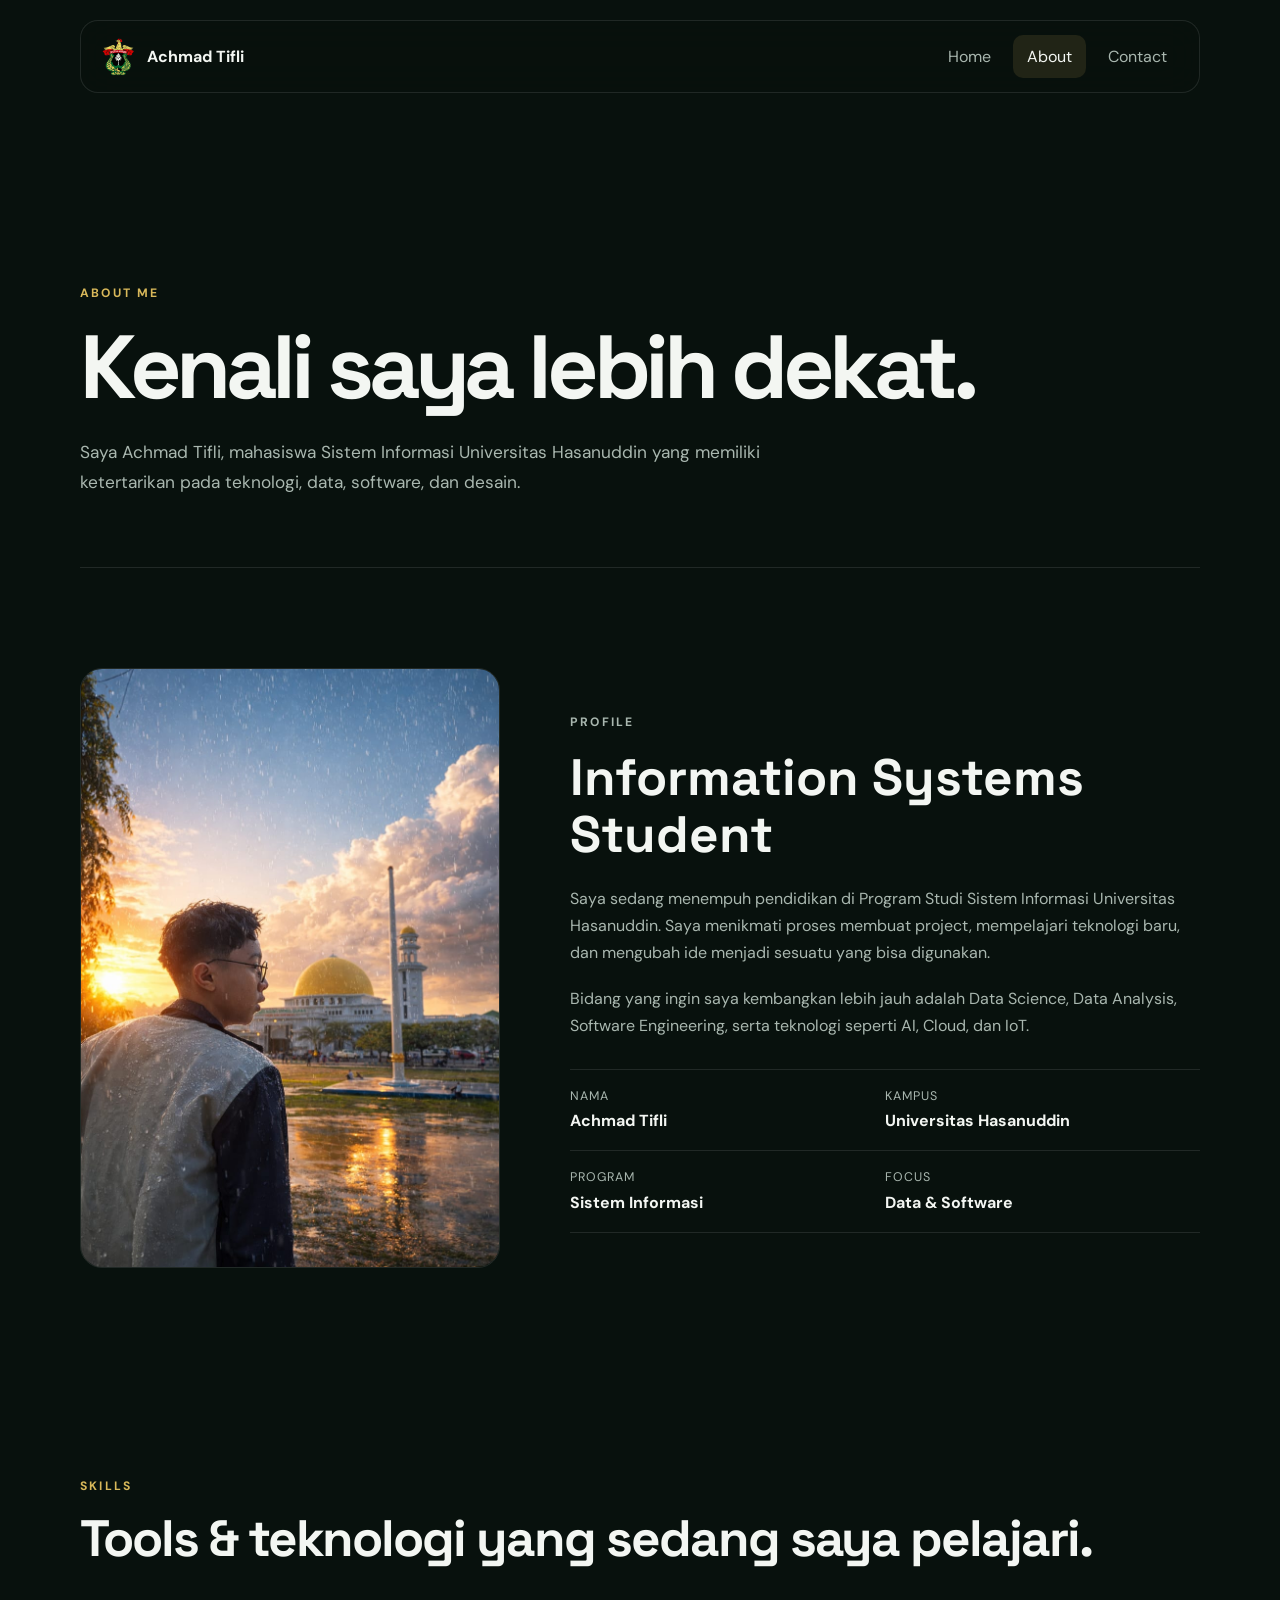
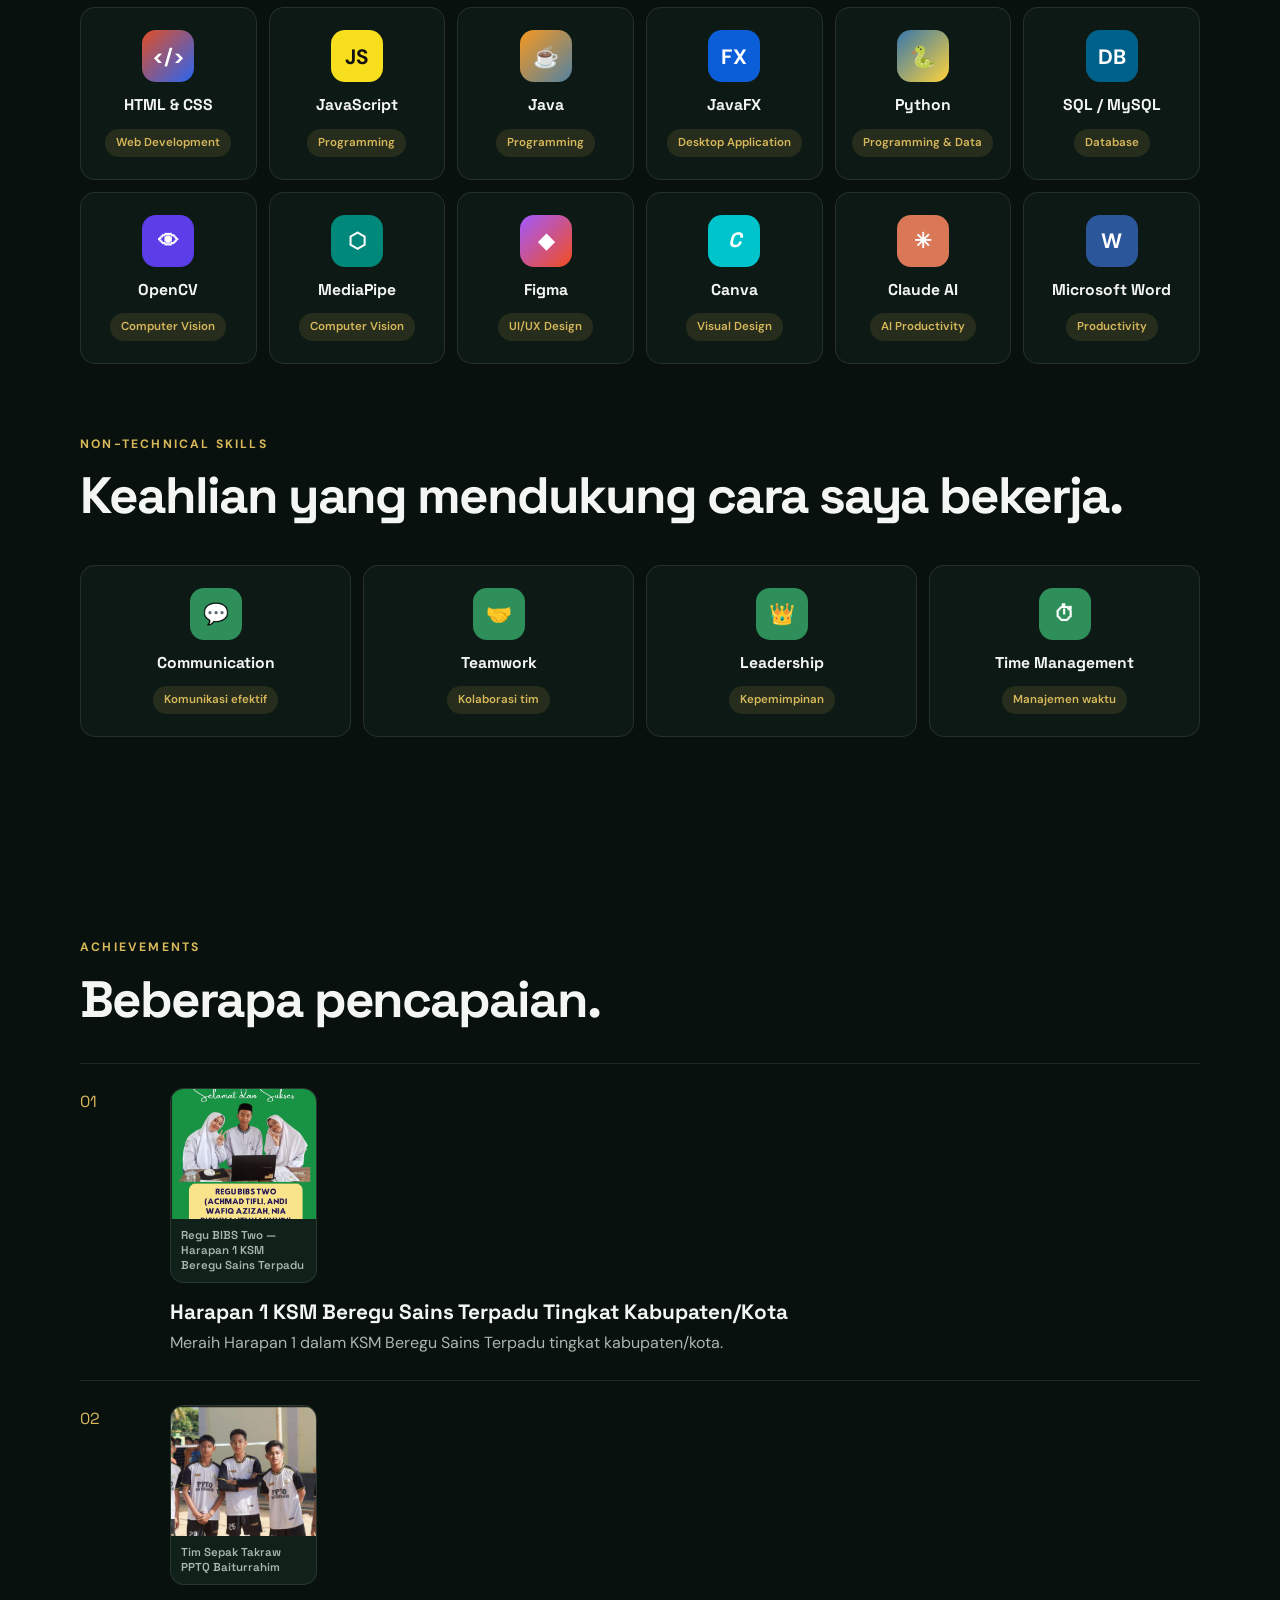
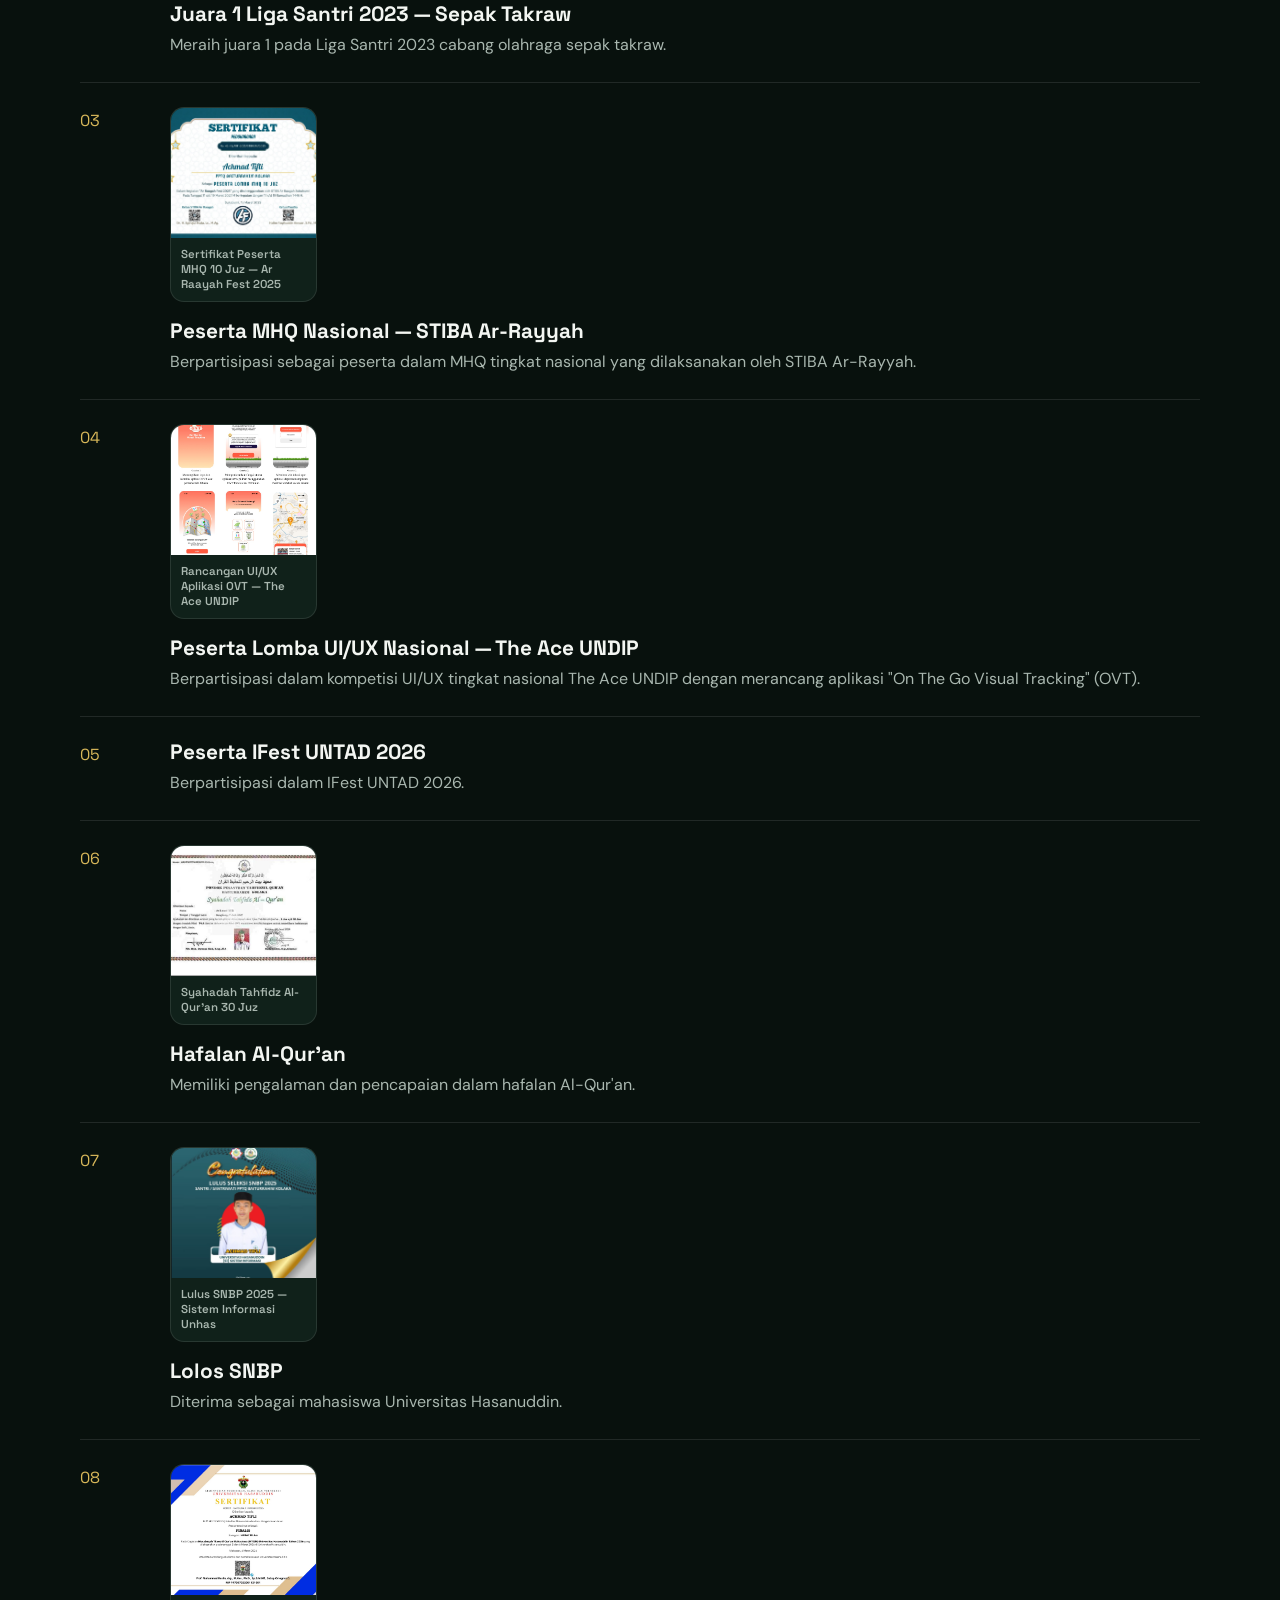
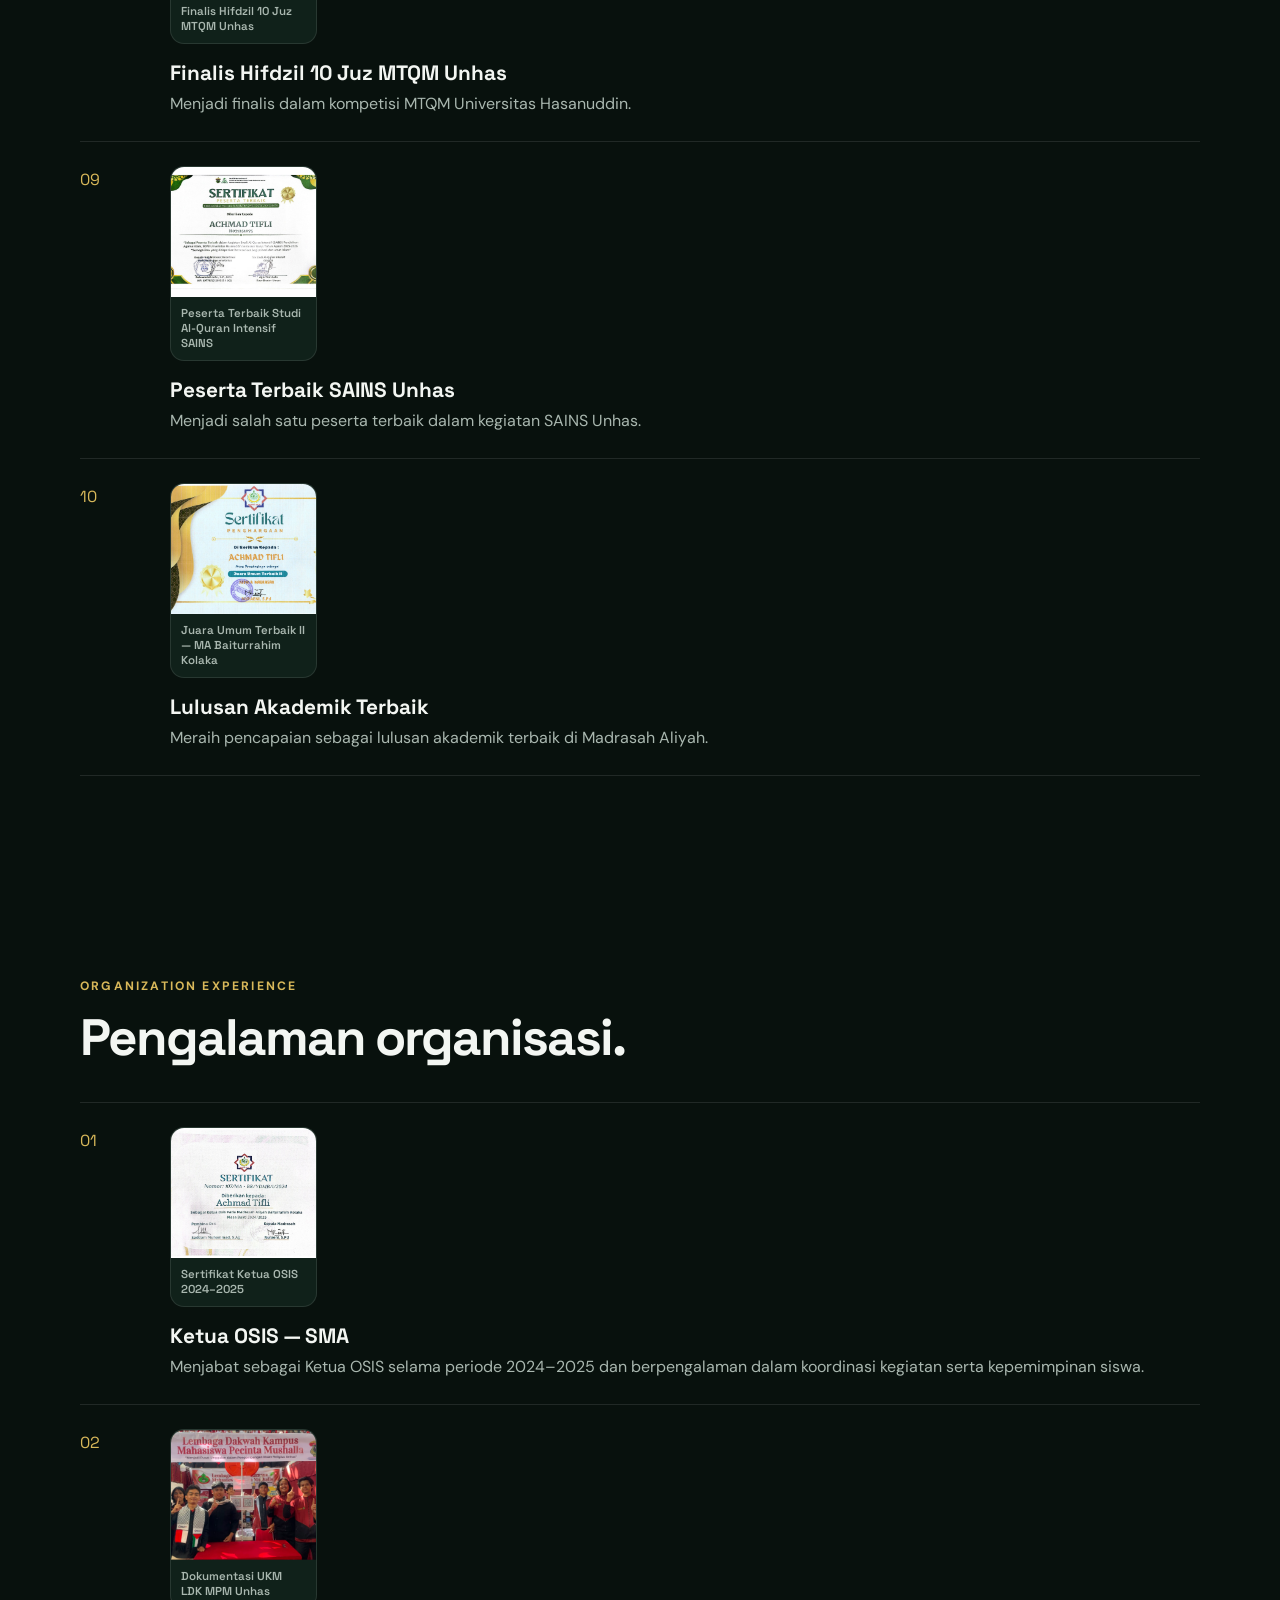
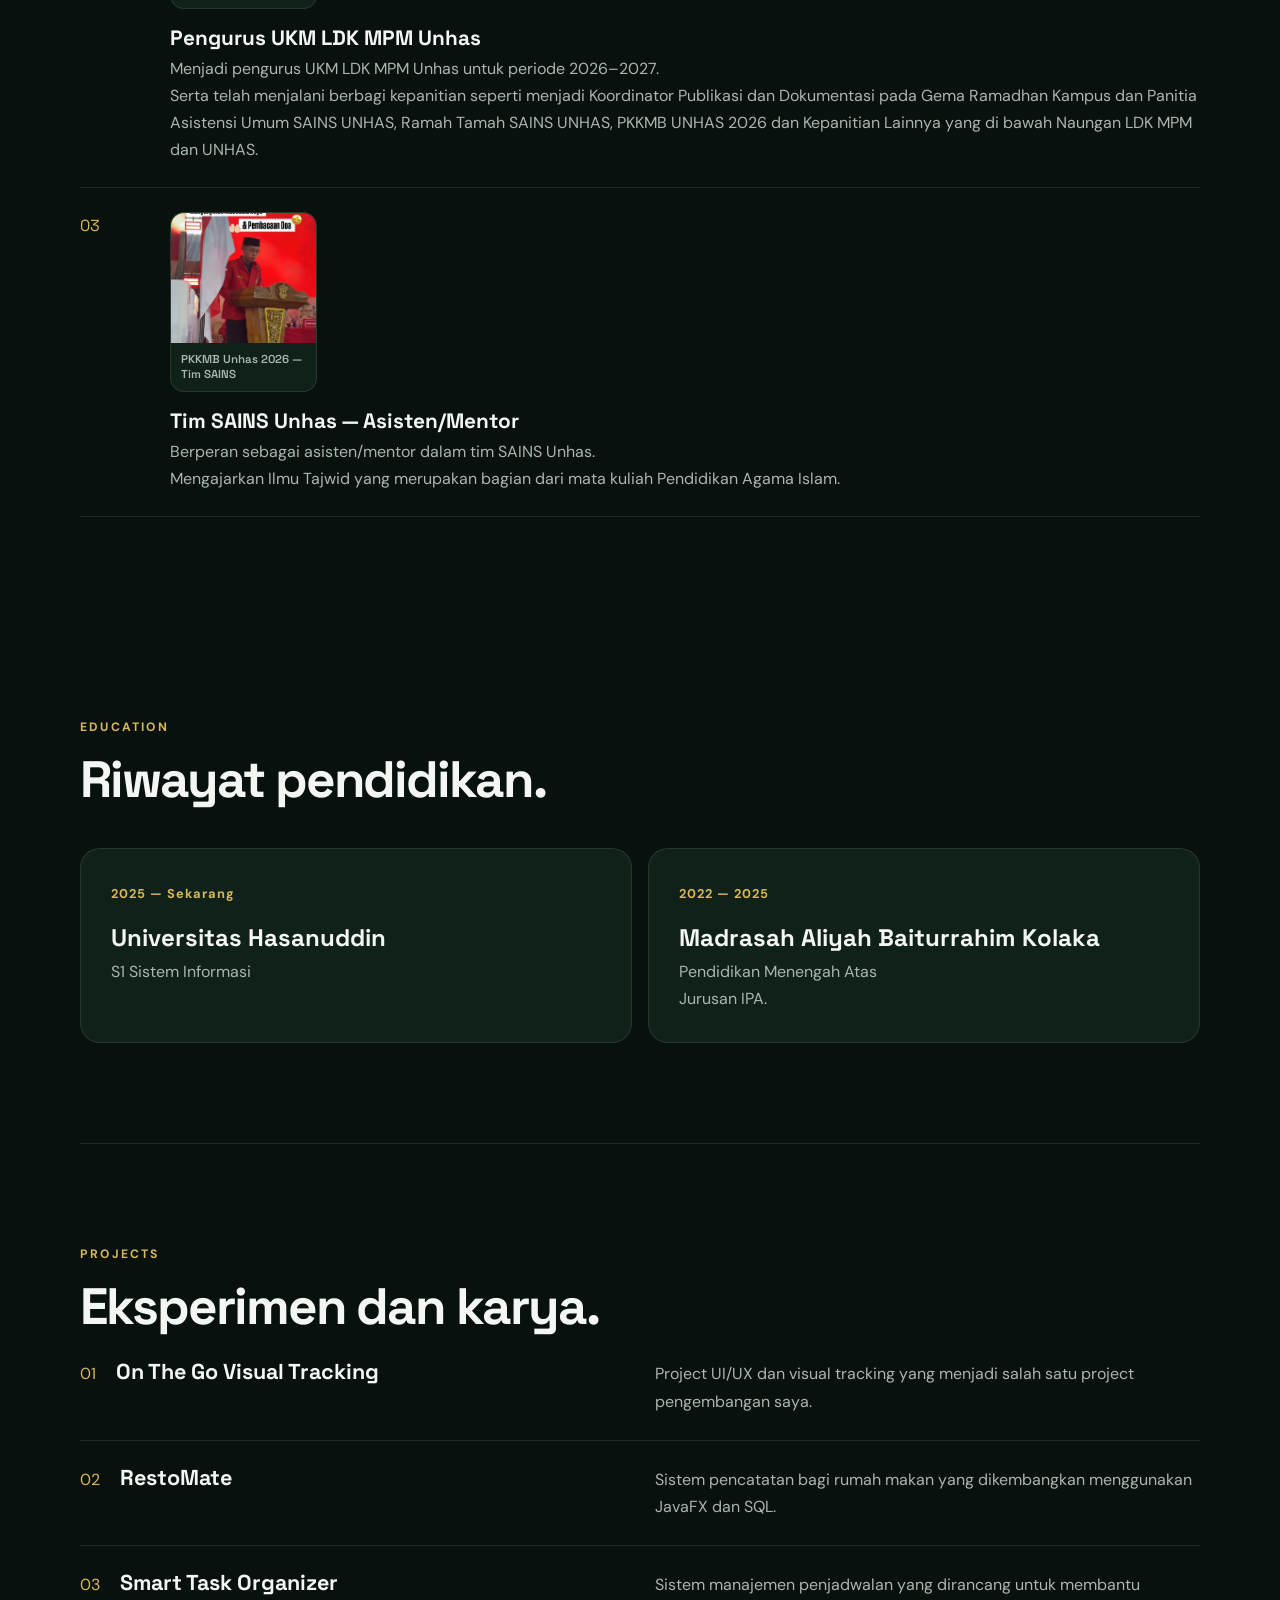
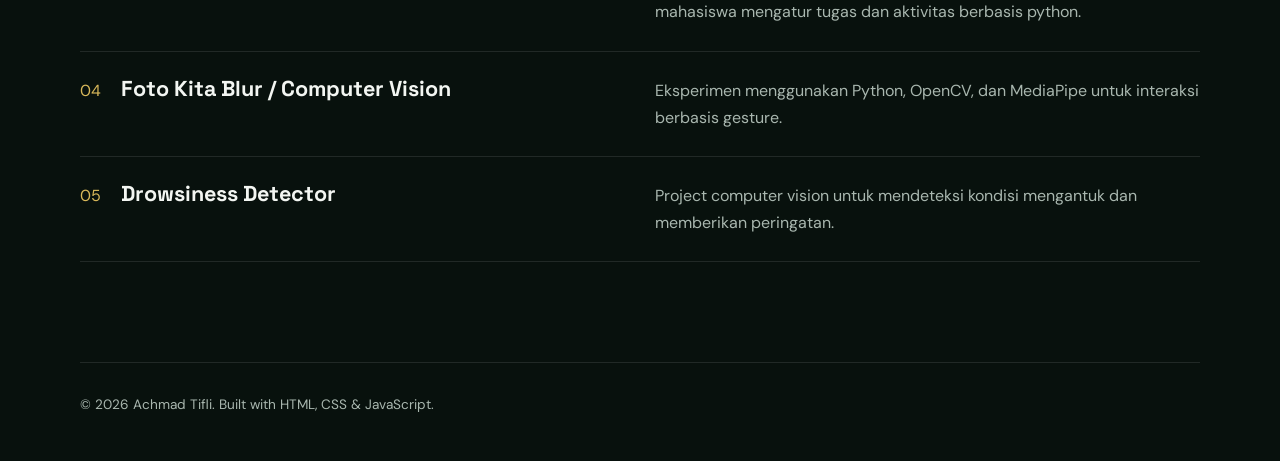
==== commit 1314b076: "perbaiki card semua dokumentasi" ====
--- a/about.html
+++ b/about.html
@@ -65,18 +65,18 @@
             </div>
 
             <div class="skills-grid">
-                <div class="skill-card"><strong>HTML & CSS</strong><span>Web Development</span></div>
-                <div class="skill-card"><strong>JavaScript</strong><span>Programming</span></div>
-                <div class="skill-card"><strong>Java</strong><span>Programming</span></div>
-                <div class="skill-card"><strong>JavaFX</strong><span>Desktop Application</span></div>
-                <div class="skill-card"><strong>Python</strong><span>Programming & Data</span></div>
-                <div class="skill-card"><strong>SQL / MySQL</strong><span>Database</span></div>
-                <div class="skill-card"><strong>OpenCV</strong><span>Computer Vision</span></div>
-                <div class="skill-card"><strong>MediaPipe</strong><span>Computer Vision</span></div>
-                <div class="skill-card"><strong>Figma</strong><span>UI/UX Design</span></div>
-                <div class="skill-card"><strong>Canva</strong><span>Visual Design</span></div>
-                <div class="skill-card"><strong>Claude AI</strong><span>AI Productivity</span></div>
-                <div class="skill-card"><strong>Microsoft Word</strong><span>Productivity</span></div>
+                <div class="skill-card"><span class="skill-icon" style="background:linear-gradient(135deg,#e34f26,#2965f1)">&lt;/&gt;</span><strong>HTML & CSS</strong><span class="skill-tag">Web Development</span></div>
+                <div class="skill-card"><span class="skill-icon" style="background:#f7df1e;color:#111">JS</span><strong>JavaScript</strong><span class="skill-tag">Programming</span></div>
+                <div class="skill-card"><span class="skill-icon" style="background:linear-gradient(135deg,#f89820,#5382a1)">☕</span><strong>Java</strong><span class="skill-tag">Programming</span></div>
+                <div class="skill-card"><span class="skill-icon" style="background:#0b5ed7">FX</span><strong>JavaFX</strong><span class="skill-tag">Desktop Application</span></div>
+                <div class="skill-card"><span class="skill-icon" style="background:linear-gradient(135deg,#3776ab,#ffd43b)">🐍</span><strong>Python</strong><span class="skill-tag">Programming & Data</span></div>
+                <div class="skill-card"><span class="skill-icon" style="background:#00618a">DB</span><strong>SQL / MySQL</strong><span class="skill-tag">Database</span></div>
+                <div class="skill-card"><span class="skill-icon" style="background:#5c3ee8">👁</span><strong>OpenCV</strong><span class="skill-tag">Computer Vision</span></div>
+                <div class="skill-card"><span class="skill-icon" style="background:#00897b">⬡</span><strong>MediaPipe</strong><span class="skill-tag">Computer Vision</span></div>
+                <div class="skill-card"><span class="skill-icon" style="background:linear-gradient(135deg,#a259ff,#f24e1e)">◆</span><strong>Figma</strong><span class="skill-tag">UI/UX Design</span></div>
+                <div class="skill-card"><span class="skill-icon skill-icon-script" style="background:#00c4cc">C</span><strong>Canva</strong><span class="skill-tag">Visual Design</span></div>
+                <div class="skill-card"><span class="skill-icon" style="background:#d97757">✳</span><strong>Claude AI</strong><span class="skill-tag">AI Productivity</span></div>
+                <div class="skill-card"><span class="skill-icon" style="background:#2b579a">W</span><strong>Microsoft Word</strong><span class="skill-tag">Productivity</span></div>
             </div>
 
             <div class="section-heading skill-subheading">
@@ -85,10 +85,10 @@
             </div>
 
             <div class="skills-grid">
-                <div class="skill-card"><strong>Communication</strong><span>Komunikasi efektif</span></div>
-                <div class="skill-card"><strong>Teamwork</strong><span>Kolaborasi tim</span></div>
-                <div class="skill-card"><strong>Leadership</strong><span>Kepemimpinan</span></div>
-                <div class="skill-card"><strong>Time Management</strong><span>Manajemen waktu</span></div>
+                <div class="skill-card"><span class="skill-icon" style="background:#2f8f5b">💬</span><strong>Communication</strong><span class="skill-tag">Komunikasi efektif</span></div>
+                <div class="skill-card"><span class="skill-icon" style="background:#2f8f5b">🤝</span><strong>Teamwork</strong><span class="skill-tag">Kolaborasi tim</span></div>
+                <div class="skill-card"><span class="skill-icon" style="background:#2f8f5b">👑</span><strong>Leadership</strong><span class="skill-tag">Kepemimpinan</span></div>
+                <div class="skill-card"><span class="skill-icon" style="background:#2f8f5b">⏱</span><strong>Time Management</strong><span class="skill-tag">Manajemen waktu</span></div>
             </div>
         </section>
 
@@ -102,51 +102,82 @@
                 <div class="timeline-item"><span>01</span><div><h3>Harapan 1 KSM Beregu Sains Terpadu Tingkat Kabupaten/Kota</h3><p>Meraih Harapan 1 dalam KSM Beregu Sains Terpadu tingkat kabupaten/kota.</p>
                     <!-- TEMPLATE FOTO: salin blok di bawah ini, ganti src dan alt untuk menambah foto lain pada pencapaian ini -->
                     <div class="timeline-photos">
-                        <img src="assets/achievement-ksm-beregu-1.png" alt="Regu BIBS Two - Harapan 1 KSM Beregu Sains Terpadu 2024">
+                        <div class="timeline-photo-card">
+                            <div class="timeline-photo-frame"><a href="assets/achievement-ksm-beregu-1.png" target="_blank" rel="noopener"><img src="assets/achievement-ksm-beregu-1.png" alt="Regu BIBS Two - Harapan 1 KSM Beregu Sains Terpadu 2024"></a></div>
+                            <p class="timeline-photo-caption">Regu BIBS Two — Harapan 1 KSM Beregu Sains Terpadu</p>
+                        </div>
                     </div>
                 </div></div>
                 <div class="timeline-item"><span>02</span><div><h3>Juara 1 Liga Santri 2023 — Sepak Takraw</h3><p>Meraih juara 1 pada Liga Santri 2023 cabang olahraga sepak takraw.</p>
                     <!-- TEMPLATE FOTO: salin blok img di bawah ini (dalam div.timeline-photos yang sama), ganti src dan alt untuk menambah foto lain -->
                     <div class="timeline-photos">
-                        <img src="assets/achievement-takraw-1.jpg" alt="Tim Sepak Takraw PPTQ Baiturrahim - Juara 1 Liga Santri 2023">
+                        <div class="timeline-photo-card">
+                            <div class="timeline-photo-frame"><a href="assets/achievement-takraw-1.jpg" target="_blank" rel="noopener"><img src="assets/achievement-takraw-1.jpg" alt="Tim Sepak Takraw PPTQ Baiturrahim - Juara 1 Liga Santri 2023"></a></div>
+                            <p class="timeline-photo-caption">Tim Sepak Takraw PPTQ Baiturrahim</p>
+                        </div>
                     </div>
                 </div></div>
                 <div class="timeline-item"><span>03</span><div><h3>Peserta MHQ Nasional — STIBA Ar-Rayyah</h3><p>Berpartisipasi sebagai peserta dalam MHQ tingkat nasional yang dilaksanakan oleh STIBA Ar-Rayyah.</p>
                     <!-- TEMPLATE FOTO: salin blok img di bawah ini (dalam div.timeline-photos yang sama), ganti src dan alt untuk menambah foto lain -->
                     <div class="timeline-photos">
-                        <img src="assets/achievement-mhq-nasional-1.jpeg" alt="Sertifikat Peserta Lomba MHQ 10 Juz - Ar Raayah Fest 2025 STIBA Ar-Rayyah Sukabumi">
-                    </div>
-                </div></div>
-                <div class="timeline-item"><span>04</span><div><h3>Peserta Lomba UI/UX Nasional — The Ace UNDIP</h3><p>Berpartisipasi dalam kompetisi UI/UX tingkat nasional The Ace UNDIP.</p></div></div>
+                        <div class="timeline-photo-card">
+                            <div class="timeline-photo-frame"><a href="assets/achievement-mhq-nasional-1.jpeg" target="_blank" rel="noopener"><img src="assets/achievement-mhq-nasional-1.jpeg" alt="Sertifikat Peserta Lomba MHQ 10 Juz - Ar Raayah Fest 2025 STIBA Ar-Rayyah Sukabumi"></a></div>
+                            <p class="timeline-photo-caption">Sertifikat Peserta MHQ 10 Juz — Ar Raayah Fest 2025</p>
+                        </div>
+                    </div>
+                </div></div>
+                <div class="timeline-item"><span>04</span><div><h3>Peserta Lomba UI/UX Nasional — The Ace UNDIP</h3><p>Berpartisipasi dalam kompetisi UI/UX tingkat nasional The Ace UNDIP dengan merancang aplikasi "On The Go Visual Tracking" (OVT).</p>
+                    <div class="timeline-photos">
+                        <div class="timeline-photo-card">
+                            <div class="timeline-photo-frame"><a href="assets/achievement-uiux-theace-1.png" target="_blank" rel="noopener"><img src="assets/achievement-uiux-theace-1.png" alt="Rancangan UI/UX aplikasi On The Go Visual Tracking (OVT) - Lomba UI/UX Nasional The Ace UNDIP"></a></div>
+                            <p class="timeline-photo-caption">Rancangan UI/UX Aplikasi OVT — The Ace UNDIP</p>
+                        </div>
+                    </div>
+                </div></div>
                 <div class="timeline-item"><span>05</span><div><h3>Peserta IFest UNTAD 2026</h3><p>Berpartisipasi dalam IFest UNTAD 2026.</p></div></div>
                 <div class="timeline-item"><span>06</span><div><h3>Hafalan Al-Qur'an</h3><p>Memiliki pengalaman dan pencapaian dalam hafalan Al-Qur'an.</p>
                     <!-- TEMPLATE FOTO: salin blok img di bawah ini (dalam div.timeline-photos yang sama), ganti src dan alt untuk menambah foto lain -->
                     <div class="timeline-photos">
-                        <img src="assets/achievement-hafalan-quran-1.jpg" alt="Syahadah Tahfidz Al-Qur'an 30 Juz - Pondok Pesantren Tahfidzul Qur'an Baiturrahim Kolaka">
+                        <div class="timeline-photo-card">
+                            <div class="timeline-photo-frame"><a href="assets/achievement-hafalan-quran-1.jpg" target="_blank" rel="noopener"><img src="assets/achievement-hafalan-quran-1.jpg" alt="Syahadah Tahfidz Al-Qur'an 30 Juz - Pondok Pesantren Tahfidzul Qur'an Baiturrahim Kolaka"></a></div>
+                            <p class="timeline-photo-caption">Syahadah Tahfidz Al-Qur'an 30 Juz</p>
+                        </div>
                     </div>
                 </div></div>
                 <div class="timeline-item"><span>07</span><div><h3>Lolos SNBP</h3><p>Diterima sebagai mahasiswa Universitas Hasanuddin.</p>
                     <!-- TEMPLATE FOTO: salin blok img di bawah ini (dalam div.timeline-photos yang sama), ganti src dan alt untuk menambah foto lain -->
                     <div class="timeline-photos">
-                        <img src="assets/achievement-snbp-1.jpg" alt="Lulus Seleksi SNBP 2025 - Universitas Hasanuddin Sistem Informasi">
+                        <div class="timeline-photo-card">
+                            <div class="timeline-photo-frame"><a href="assets/achievement-snbp-1.jpg" target="_blank" rel="noopener"><img src="assets/achievement-snbp-1.jpg" alt="Lulus Seleksi SNBP 2025 - Universitas Hasanuddin Sistem Informasi"></a></div>
+                            <p class="timeline-photo-caption">Lulus SNBP 2025 — Sistem Informasi Unhas</p>
+                        </div>
                     </div>
                 </div></div>
                 <div class="timeline-item"><span>08</span><div><h3>Finalis Hifdzil 10 Juz MTQM Unhas</h3><p>Menjadi finalis dalam kompetisi MTQM Universitas Hasanuddin.</p>
                     <!-- TEMPLATE FOTO: salin blok img di bawah ini (dalam div.timeline-photos yang sama), ganti src dan alt untuk menambah foto lain -->
                     <div class="timeline-photos">
-                        <img src="assets/achievement-mtqm-1.jpg" alt="Sertifikat Finalis Hifdzil 10 Juz MTQM Unhas 2026">
+                        <div class="timeline-photo-card">
+                            <div class="timeline-photo-frame"><a href="assets/achievement-mtqm-1.jpg" target="_blank" rel="noopener"><img src="assets/achievement-mtqm-1.jpg" alt="Sertifikat Finalis Hifdzil 10 Juz MTQM Unhas 2026"></a></div>
+                            <p class="timeline-photo-caption">Finalis Hifdzil 10 Juz MTQM Unhas</p>
+                        </div>
                     </div>
                 </div></div>
                 <div class="timeline-item"><span>09</span><div><h3>Peserta Terbaik SAINS Unhas</h3><p>Menjadi salah satu peserta terbaik dalam kegiatan SAINS Unhas.</p>
                     <!-- TEMPLATE FOTO: salin blok img di bawah ini (dalam div.timeline-photos yang sama), ganti src dan alt untuk menambah foto lain -->
                     <div class="timeline-photos">
-                        <img src="assets/achievement-peserta-terbaik-sains-1.jpg" alt="Sertifikat Peserta Terbaik Studi Al-Quran Intensif SAINS Unhas">
+                        <div class="timeline-photo-card">
+                            <div class="timeline-photo-frame"><a href="assets/achievement-peserta-terbaik-sains-1.jpg" target="_blank" rel="noopener"><img src="assets/achievement-peserta-terbaik-sains-1.jpg" alt="Sertifikat Peserta Terbaik Studi Al-Quran Intensif SAINS Unhas"></a></div>
+                            <p class="timeline-photo-caption">Peserta Terbaik Studi Al-Quran Intensif SAINS</p>
+                        </div>
                     </div>
                 </div></div>
                 <div class="timeline-item"><span>10</span><div><h3>Lulusan Akademik Terbaik</h3><p>Meraih pencapaian sebagai lulusan akademik terbaik di Madrasah Aliyah.</p>
                     <!-- TEMPLATE FOTO: salin blok img di bawah ini (dalam div.timeline-photos yang sama), ganti src dan alt untuk menambah foto lain -->
                     <div class="timeline-photos">
-                        <img src="assets/achievement-lulusan-terbaik-1.jpg" alt="Sertifikat Juara Umum Terbaik II - Madrasah Aliyah Baiturrahim Kolaka">
+                        <div class="timeline-photo-card">
+                            <div class="timeline-photo-frame"><a href="assets/achievement-lulusan-terbaik-1.jpg" target="_blank" rel="noopener"><img src="assets/achievement-lulusan-terbaik-1.jpg" alt="Sertifikat Juara Umum Terbaik II - Madrasah Aliyah Baiturrahim Kolaka"></a></div>
+                            <p class="timeline-photo-caption">Juara Umum Terbaik II — MA Baiturrahim Kolaka</p>
+                        </div>
                     </div>
                 </div></div>
             </div>
@@ -158,21 +189,30 @@
                 <div class="timeline-item"><span>01</span><div><h3>Ketua OSIS — SMA</h3><p>Menjabat sebagai Ketua OSIS selama periode 2024–2025 dan berpengalaman dalam koordinasi kegiatan serta kepemimpinan siswa.</p>
                     <!-- TEMPLATE FOTO: salin blok img di bawah ini (dalam div.timeline-photos yang sama), ganti src dan alt untuk menambah foto lain -->
                     <div class="timeline-photos">
-                        <img src="assets/achievement-ketua-osis-1.jpg" alt="Sertifikat Ketua OSIS Madrasah Aliyah Baiturrahim Kolaka 2024-2025">
+                        <div class="timeline-photo-card">
+                            <div class="timeline-photo-frame"><a href="assets/achievement-ketua-osis-1.jpg" target="_blank" rel="noopener"><img src="assets/achievement-ketua-osis-1.jpg" alt="Sertifikat Ketua OSIS Madrasah Aliyah Baiturrahim Kolaka 2024-2025"></a></div>
+                            <p class="timeline-photo-caption">Sertifikat Ketua OSIS 2024–2025</p>
+                        </div>
                     </div>
                 </div></div>
                 <div class="timeline-item"><span>02</span><div><h3>Pengurus UKM LDK MPM Unhas</h3><p>Menjadi pengurus UKM LDK MPM Unhas untuk periode 2026–2027.</p>
                     <p>Serta telah menjalani berbagi kepanitian seperti menjadi Koordinator Publikasi dan Dokumentasi pada Gema Ramadhan Kampus dan Panitia Asistensi Umum SAINS UNHAS, Ramah Tamah SAINS UNHAS, PKKMB UNHAS 2026 dan Kepanitian Lainnya yang di bawah Naungan LDK MPM dan UNHAS.</p>
                     <!-- TEMPLATE FOTO: salin blok img di bawah ini (dalam div.timeline-photos yang sama), ganti src dan alt untuk menambah foto lain -->
                     <div class="timeline-photos">
-                        <img src="assets/org-ldk-mpm-1.png" alt="Dokumentasi UKM LDK MPM Unhas">
+                        <div class="timeline-photo-card">
+                            <div class="timeline-photo-frame"><a href="assets/org-ldk-mpm-1.png" target="_blank" rel="noopener"><img src="assets/org-ldk-mpm-1.png" alt="Dokumentasi UKM LDK MPM Unhas"></a></div>
+                            <p class="timeline-photo-caption">Dokumentasi UKM LDK MPM Unhas</p>
+                        </div>
                     </div>
                 </div></div>
                 <div class="timeline-item"><span>03</span><div><h3>Tim SAINS Unhas — Asisten/Mentor</h3><p>Berperan sebagai asisten/mentor dalam tim SAINS Unhas.</p>
                 <p>Mengajarkan Ilmu Tajwid yang merupakan bagian dari mata kuliah Pendidikan Agama Islam.</p>
                     <!-- TEMPLATE FOTO: salin blok img di bawah ini (dalam div.timeline-photos yang sama), ganti src dan alt untuk menambah foto lain -->
                     <div class="timeline-photos">
-                        <img src="assets/org-tim-sains-1.png" alt="Dokumentasi Tim SAINS Unhas - PKKMB Unhas 2026">
+                        <div class="timeline-photo-card">
+                            <div class="timeline-photo-frame"><a href="assets/org-tim-sains-1.png" target="_blank" rel="noopener"><img src="assets/org-tim-sains-1.png" alt="Dokumentasi Tim SAINS Unhas - PKKMB Unhas 2026"></a></div>
+                            <p class="timeline-photo-caption">PKKMB Unhas 2026 — Tim SAINS</p>
+                        </div>
                     </div>
                 </div></div>
             </div>
--- a/style.css
+++ b/style.css
@@ -1,2 +1,2 @@
 @import url('https://fonts.googleapis.com/css2?family=DM+Sans:wght@400;500;600;700&family=Space+Grotesk:wght@500;600;700&display=swap');
-:root{--bg:#08110d;--soft:#0d1914;--card:#10211a;--text:#f3f6f2;--muted:#a9b7af;--accent:#d8b85a;--line:rgba(255,255,255,.1);--max:1120px}*{box-sizing:border-box;margin:0;padding:0}html{scroll-behavior:smooth}body{background:var(--bg);color:var(--text);font-family:"DM Sans",sans-serif;line-height:1.7}a{color:inherit}.navbar{width:min(var(--max),calc(100% - 40px));margin:20px auto 0;padding:14px 18px;display:flex;align-items:center;justify-content:space-between;border:1px solid var(--line);border-radius:18px;background:rgba(8,17,13,.88);backdrop-filter:blur(18px);position:sticky;top:16px;z-index:20}.brand{display:flex;align-items:center;gap:10px;text-decoration:none;font-weight:700}.brand img{width:38px;height:38px;object-fit:contain}.navbar nav{display:flex;gap:8px}.navbar nav a{padding:8px 14px;color:var(--muted);text-decoration:none;border-radius:10px;transition:.25s}.navbar nav a:hover,.navbar nav a.active{color:var(--text);background:rgba(216,184,90,.12)}h1,h2,h3{font-family:"Space Grotesk",sans-serif;line-height:1.1}.eyebrow{color:var(--accent);font-size:.76rem;letter-spacing:.18em;font-weight:700;margin-bottom:14px}.hero{width:min(var(--max),calc(100% - 40px));min-height:680px;margin:auto;display:grid;grid-template-columns:1.05fr .95fr;gap:70px;align-items:center}.hero h1{font-size:clamp(3.2rem,7vw,6.5rem);letter-spacing:-.06em}.hero h1 span{color:var(--accent)}.hero-description{color:var(--muted);max-width:590px;font-size:1.08rem;margin:24px 0 30px}.hero-actions{display:flex;gap:12px;flex-wrap:wrap}.btn{display:inline-flex;align-items:center;justify-content:center;padding:12px 18px;border-radius:12px;text-decoration:none;font-weight:700;border:1px solid var(--line);transition:.25s}.btn:hover{transform:translateY(-2px)}.btn.primary{color:#111;background:var(--accent);border-color:var(--accent)}.btn.secondary{background:transparent;color:var(--text)}.quick-info{display:flex;gap:34px;margin-top:52px}.quick-info div{display:flex;flex-direction:column}.quick-info strong{color:var(--accent);font-family:"Space Grotesk"}.quick-info span{color:var(--muted);font-size:.85rem}.hero-image-wrap{position:relative;justify-self:end;width:min(430px,100%)}.image-glow{position:absolute;inset:8% -8% -8% 8%;background:#0e6b42;filter:blur(65px);opacity:.35}.hero-image{position:relative;width:100%;aspect-ratio:4/5;object-fit:cover;border-radius:28px;border:1px solid var(--line)}.image-caption{position:absolute;left:18px;right:18px;bottom:18px;padding:13px 15px;background:rgba(8,17,13,.78);backdrop-filter:blur(12px);border:1px solid var(--line);border-radius:14px;display:flex;justify-content:space-between;gap:15px}.image-caption small{color:var(--muted)}.section{width:min(var(--max),calc(100% - 40px));margin:0 auto;padding:100px 0}.intro{display:grid;grid-template-columns:1fr 1fr;gap:70px;border-top:1px solid var(--line)}.section-heading h2,.section-title-row h2{font-size:clamp(2rem,4vw,3.6rem);letter-spacing:-.04em}.intro>p{color:var(--muted);font-size:1.05rem;align-self:end}.section-title-row{display:flex;justify-content:space-between;align-items:end;gap:30px;margin-bottom:40px}.text-link{color:var(--accent);text-decoration:none;font-weight:700}.project-grid{display:grid;grid-template-columns:repeat(3,1fr);gap:16px}.project-card{min-height:310px;padding:28px;background:var(--card);border:1px solid var(--line);border-radius:20px;display:flex;flex-direction:column;transition:.25s}.project-card:hover{transform:translateY(-5px);border-color:rgba(216,184,90,.5)}.project-card.featured{background:linear-gradient(145deg,#153728,var(--card))}.project-number{color:var(--accent);margin-bottom:auto}.project-card h3{font-size:1.5rem;margin-bottom:12px}.project-card p{color:var(--muted);margin-bottom:22px}.tag{font-size:.75rem;color:#f0d989}.quote-section{display:grid;grid-template-columns:.8fr 1.2fr;gap:70px;align-items:center}.quote-image img,.about-image,.contact-photo img{width:100%;object-fit:cover;border-radius:22px;border:1px solid var(--line)}.quote-image img{max-height:560px}.quote-content h2,.contact-photo h2{font-size:clamp(2rem,4vw,4rem);letter-spacing:-.045em;margin-bottom:22px}.quote-content>p:last-child{color:var(--muted)}.page-hero{width:min(var(--max),calc(100% - 40px));margin:100px auto 0;padding:90px 0 70px;border-bottom:1px solid var(--line)}.page-hero h1{font-size:clamp(3rem,7vw,6rem);letter-spacing:-.06em;margin-bottom:22px}.page-hero>p:last-child{max-width:680px;color:var(--muted);font-size:1.08rem}.about-grid{display:grid;grid-template-columns:.8fr 1.2fr;gap:70px;align-items:center}.about-image{max-height:600px}.about-copy h2{font-size:clamp(2rem,4vw,3.8rem);margin-bottom:22px}.about-copy>p{color:var(--muted);margin-bottom:18px}.facts{display:grid;grid-template-columns:1fr 1fr;margin-top:30px;border-top:1px solid var(--line)}.facts div{padding:16px 0;border-bottom:1px solid var(--line);display:flex;flex-direction:column}.facts span{color:var(--muted);font-size:.78rem;text-transform:uppercase;letter-spacing:.08em}.skills-grid{display:grid;grid-template-columns:repeat(4,1fr);gap:12px;margin-top:40px}.skill-card{padding:22px;border:1px solid var(--line);border-radius:15px;background:var(--soft)}.skill-card span{display:block;color:var(--muted);font-size:.82rem;margin-top:5px}.skill-subheading{margin-top:70px}.timeline{margin-top:35px;border-top:1px solid var(--line)}.timeline-item{display:grid;grid-template-columns:70px 1fr;gap:20px;padding:24px 0;border-bottom:1px solid var(--line)}.timeline-item>span{color:var(--accent);font-family:"Space Grotesk"}.timeline-item h3{margin-bottom:5px;font-size:1.3rem}.timeline-item p,.project-list-item p{color:var(--muted)}.timeline-photos{display:flex;gap:10px;flex-wrap:wrap;margin-top:16px}.timeline-photos img{width:130px;height:130px;object-fit:cover;border-radius:14px;border:1px solid var(--line);transition:.25s;cursor:pointer}.timeline-photos img:hover{transform:translateY(-4px);border-color:rgba(216,184,90,.5)}.project-list{border-top:1px solid var(--line)}.project-list-item{display:grid;grid-template-columns:1fr 1fr;gap:30px;padding:25px 0;border-bottom:1px solid var(--line)}.project-list-item>div{display:flex;gap:20px;align-items:baseline}.project-list-item span{color:var(--accent)}.project-list-item h3{font-size:1.35rem}.education-grid{display:grid;grid-template-columns:1fr 1fr;gap:16px;margin-top:40px}.education-card{padding:30px;border:1px solid var(--line);border-radius:20px;background:var(--card)}.education-card>span{color:var(--accent);font-size:.8rem;font-weight:700;letter-spacing:.08em}.education-card h3{font-size:1.5rem;margin:18px 0 7px}.education-card p{color:var(--muted)}.contact-grid{display:grid;grid-template-columns:1fr 1fr;gap:16px}.contact-card{padding:42px;min-height:270px;border:1px solid var(--line);border-radius:22px;background:var(--card);display:flex;flex-direction:column;align-items:flex-start}.contact-label{color:var(--accent);font-size:.75rem;letter-spacing:.16em;font-weight:700;margin-bottom:auto}.contact-card h2{font-size:2rem;margin-bottom:8px;overflow-wrap:anywhere}.contact-card p{color:var(--muted);margin-bottom:22px}.contact-photo{display:grid;grid-template-columns:1fr 1fr;gap:70px;align-items:center}.contact-photo img{max-height:560px}.contact-photo h2{margin-bottom:30px}footer{width:min(var(--max),calc(100% - 40px));margin:auto;padding:30px 0 45px;border-top:1px solid var(--line);color:var(--muted);font-size:.85rem}@media(max-width:850px){.hero,.intro,.about-grid,.quote-section,.contact-photo{grid-template-columns:1fr;gap:40px}.hero{padding:70px 0;min-height:auto}.hero-image-wrap{justify-self:center}.project-grid{grid-template-columns:1fr}.skills-grid{grid-template-columns:1fr 1fr}.contact-grid,.education-grid{grid-template-columns:1fr}.section{padding:75px 0}}@media(max-width:560px){.navbar{width:calc(100% - 24px);margin-top:12px;flex-direction:column;gap:10px}.navbar nav{width:100%;justify-content:center}.navbar nav a{padding:7px 10px;font-size:.9rem}.hero,.section,.page-hero,footer{width:calc(100% - 28px)}.hero h1{font-size:3.25rem}.quick-info{gap:22px;margin-top:35px}.image-caption{flex-direction:column;gap:0}.skills-grid{grid-template-columns:1fr}.facts{grid-template-columns:1fr}.timeline-photos img{width:100px;height:100px}.project-list-item{grid-template-columns:1fr;gap:10px}.contact-card{padding:28px}}
+:root{--bg:#08110d;--soft:#0d1914;--card:#10211a;--text:#f3f6f2;--muted:#a9b7af;--accent:#d8b85a;--line:rgba(255,255,255,.1);--max:1120px}*{box-sizing:border-box;margin:0;padding:0}html{scroll-behavior:smooth}img{max-width:100%}body{background:var(--bg);color:var(--text);font-family:"DM Sans",sans-serif;line-height:1.7}a{color:inherit}.navbar{width:min(var(--max),calc(100% - 40px));margin:20px auto 0;padding:14px 18px;display:flex;align-items:center;justify-content:space-between;border:1px solid var(--line);border-radius:18px;background:rgba(8,17,13,.88);backdrop-filter:blur(18px);position:sticky;top:16px;z-index:20}.brand{display:flex;align-items:center;gap:10px;text-decoration:none;font-weight:700}.brand img{width:38px;height:38px;object-fit:contain}.navbar nav{display:flex;gap:8px}.navbar nav a{padding:8px 14px;color:var(--muted);text-decoration:none;border-radius:10px;transition:.25s}.navbar nav a:hover,.navbar nav a.active{color:var(--text);background:rgba(216,184,90,.12)}h1,h2,h3{font-family:"Space Grotesk",sans-serif;line-height:1.1}.eyebrow{color:var(--accent);font-size:.76rem;letter-spacing:.18em;font-weight:700;margin-bottom:14px}.hero{width:min(var(--max),calc(100% - 40px));min-height:680px;margin:auto;display:grid;grid-template-columns:1.05fr .95fr;gap:70px;align-items:center}.hero h1{font-size:clamp(3.2rem,7vw,6.5rem);letter-spacing:-.06em}.hero h1 span{color:var(--accent)}.hero-description{color:var(--muted);max-width:590px;font-size:1.08rem;margin:24px 0 30px}.hero-actions{display:flex;gap:12px;flex-wrap:wrap}.btn{display:inline-flex;align-items:center;justify-content:center;padding:12px 18px;border-radius:12px;text-decoration:none;font-weight:700;border:1px solid var(--line);transition:.25s}.btn:hover{transform:translateY(-2px)}.btn.primary{color:#111;background:var(--accent);border-color:var(--accent)}.btn.secondary{background:transparent;color:var(--text)}.quick-info{display:flex;gap:34px;margin-top:52px}.quick-info div{display:flex;flex-direction:column}.quick-info strong{color:var(--accent);font-family:"Space Grotesk"}.quick-info span{color:var(--muted);font-size:.85rem}.hero-image-wrap{position:relative;justify-self:end;width:min(430px,100%)}.image-glow{position:absolute;inset:8% -8% -8% 8%;background:#0e6b42;filter:blur(65px);opacity:.35}.hero-image{position:relative;width:100%;aspect-ratio:4/5;object-fit:cover;border-radius:28px;border:1px solid var(--line)}.image-caption{position:absolute;left:18px;right:18px;bottom:18px;padding:13px 15px;background:rgba(8,17,13,.78);backdrop-filter:blur(12px);border:1px solid var(--line);border-radius:14px;display:flex;justify-content:space-between;gap:15px}.image-caption small{color:var(--muted)}.section{width:min(var(--max),calc(100% - 40px));margin:0 auto;padding:100px 0}.intro{display:grid;grid-template-columns:1fr 1fr;gap:70px;border-top:1px solid var(--line)}.section-heading h2,.section-title-row h2{font-size:clamp(2rem,4vw,3.6rem);letter-spacing:-.04em}.intro>p{color:var(--muted);font-size:1.05rem;align-self:end}.section-title-row{display:flex;justify-content:space-between;align-items:end;gap:30px;margin-bottom:40px}.text-link{color:var(--accent);text-decoration:none;font-weight:700}.project-grid{display:grid;grid-template-columns:repeat(3,1fr);gap:16px}.project-card{min-height:310px;padding:28px;background:var(--card);border:1px solid var(--line);border-radius:20px;display:flex;flex-direction:column;transition:.25s}.project-card:hover{transform:translateY(-5px);border-color:rgba(216,184,90,.5)}.project-card.featured{background:linear-gradient(145deg,#153728,var(--card))}.project-number{color:var(--accent);margin-bottom:auto}.project-card h3{font-size:1.5rem;margin-bottom:12px}.project-card p{color:var(--muted);margin-bottom:22px}.tag{font-size:.75rem;color:#f0d989}.quote-section{display:grid;grid-template-columns:.8fr 1.2fr;gap:70px;align-items:center}.quote-image img,.about-image,.contact-photo img{width:100%;object-fit:cover;border-radius:22px;border:1px solid var(--line)}.quote-image img{max-height:560px}.quote-content h2,.contact-photo h2{font-size:clamp(2rem,4vw,4rem);letter-spacing:-.045em;margin-bottom:22px}.quote-content>p:last-child{color:var(--muted)}.page-hero{width:min(var(--max),calc(100% - 40px));margin:100px auto 0;padding:90px 0 70px;border-bottom:1px solid var(--line)}.page-hero h1{font-size:clamp(3rem,7vw,6rem);letter-spacing:-.06em;margin-bottom:22px}.page-hero>p:last-child{max-width:680px;color:var(--muted);font-size:1.08rem}.about-grid{display:grid;grid-template-columns:.8fr 1.2fr;gap:70px;align-items:center}.about-image{max-height:600px}.about-copy h2{font-size:clamp(2rem,4vw,3.8rem);margin-bottom:22px}.about-copy>p{color:var(--muted);margin-bottom:18px}.facts{display:grid;grid-template-columns:1fr 1fr;margin-top:30px;border-top:1px solid var(--line)}.facts div{padding:16px 0;border-bottom:1px solid var(--line);display:flex;flex-direction:column}.facts span{color:var(--muted);font-size:.78rem;text-transform:uppercase;letter-spacing:.08em}.skills-grid{display:grid;grid-template-columns:repeat(auto-fit,minmax(150px,1fr));gap:12px;margin-top:40px}.skill-card{padding:22px 16px;border:1px solid var(--line);border-radius:15px;background:var(--soft);display:flex;flex-direction:column;align-items:center;text-align:center;gap:10px}.skill-icon{width:52px;height:52px;border-radius:14px;display:flex;align-items:center;justify-content:center;font-size:1.3rem;font-weight:700;color:#fff;flex-shrink:0}.skill-icon-script{font-family:"Space Grotesk",sans-serif;font-style:italic}.skill-card strong{font-family:"Space Grotesk",sans-serif;font-size:.98rem}.skill-tag{display:inline-block;color:var(--accent);font-size:.72rem;font-weight:600;padding:4px 11px;border-radius:999px;background:rgba(216,184,90,.12);margin-top:0}.skill-subheading{margin-top:70px}.timeline{margin-top:35px;border-top:1px solid var(--line)}.timeline-item{display:grid;grid-template-columns:70px 1fr;gap:20px;padding:24px 0;border-bottom:1px solid var(--line)}.timeline-item>span{color:var(--accent);font-family:"Space Grotesk"}.timeline-item>div{display:flex;flex-direction:column}.timeline-item h3{margin-bottom:5px;font-size:1.3rem;order:2}.timeline-item p,.project-list-item p{color:var(--muted)}.timeline-item>div>p{order:3}.timeline-photos{order:1;display:grid;grid-template-columns:repeat(auto-fill,minmax(130px,1fr));gap:10px;margin:0 0 18px;max-width:460px}.timeline-photo-card{background:var(--card);border:1px solid var(--line);border-radius:14px;overflow:hidden;transition:.25s}.timeline-photo-card:hover{transform:translateY(-4px);border-color:rgba(216,184,90,.5)}.timeline-photo-frame{height:130px;overflow:hidden;background:var(--soft);display:flex;align-items:center;justify-content:center}.timeline-photo-frame a{display:block;width:100%;height:100%}.timeline-photo-frame img{width:100%;height:100%;object-fit:cover;display:block;transition:.4s ease;cursor:pointer}.timeline-photo-card:hover .timeline-photo-frame img{transform:scale(1.05)}.timeline-photo-caption{padding:9px 10px;color:var(--accent);font-family:"Space Grotesk",sans-serif;font-weight:600;font-size:.72rem;line-height:1.3}.project-list{border-top:1px solid var(--line)}.project-list-item{display:grid;grid-template-columns:1fr 1fr;gap:30px;padding:25px 0;border-bottom:1px solid var(--line)}.project-list-item>div{display:flex;gap:20px;align-items:baseline}.project-list-item span{color:var(--accent)}.project-list-item h3{font-size:1.35rem}.education-grid{display:grid;grid-template-columns:1fr 1fr;gap:16px;margin-top:40px}.education-card{padding:30px;border:1px solid var(--line);border-radius:20px;background:var(--card)}.education-card>span{color:var(--accent);font-size:.8rem;font-weight:700;letter-spacing:.08em}.education-card h3{font-size:1.5rem;margin:18px 0 7px}.education-card p{color:var(--muted)}.contact-grid{display:grid;grid-template-columns:repeat(3,1fr);gap:14px}.contact-tile{padding:16px;border:1px solid var(--line);border-radius:16px;background:var(--card);display:flex;align-items:center;gap:13px;text-decoration:none;transition:.25s;min-width:0}.contact-tile:hover{transform:translateY(-3px);border-color:rgba(216,184,90,.5)}.tile-icon{width:42px;height:42px;flex-shrink:0;border-radius:12px;display:flex;align-items:center;justify-content:center;color:#fff}.tile-icon svg{width:20px;height:20px}.tile-text{display:flex;flex-direction:column;gap:3px;min-width:0}.tile-text small{color:var(--accent);font-size:.66rem;letter-spacing:.14em;font-weight:700}.tile-text strong{font-family:"Space Grotesk",sans-serif;font-size:.92rem;font-weight:600;overflow:hidden;text-overflow:ellipsis;white-space:nowrap}.contact-photo{display:grid;grid-template-columns:1fr 1fr;gap:70px;align-items:center}.contact-photo img{max-height:560px}.contact-photo h2{margin-bottom:30px}footer{width:min(var(--max),calc(100% - 40px));margin:auto;padding:30px 0 45px;border-top:1px solid var(--line);color:var(--muted);font-size:.85rem}@media(max-width:850px){.hero,.intro,.about-grid,.quote-section,.contact-photo{grid-template-columns:1fr;gap:40px}.hero{padding:70px 0;min-height:auto}.hero-image-wrap{justify-self:center}.project-grid{grid-template-columns:1fr}.contact-grid{grid-template-columns:repeat(2,1fr)}.education-grid{grid-template-columns:1fr}.section{padding:75px 0}}@media(max-width:560px){.navbar{width:calc(100% - 24px);margin-top:12px;flex-direction:column;gap:10px}.navbar nav{width:100%;justify-content:center}.navbar nav a{padding:7px 10px;font-size:.9rem}.hero,.section,.page-hero,footer{width:calc(100% - 28px)}.hero h1{font-size:3.25rem}.quick-info{gap:22px;margin-top:35px}.image-caption{flex-direction:column;gap:0}.facts{grid-template-columns:1fr}.timeline-item{grid-template-columns:34px 1fr;gap:12px}.timeline-photos{grid-template-columns:repeat(auto-fill,minmax(96px,1fr));max-width:100%}.timeline-photo-frame{height:96px}.timeline-photo-caption{font-size:.66rem;padding:7px 8px}.project-list-item{grid-template-columns:1fr;gap:10px}.contact-grid{grid-template-columns:1fr 1fr;gap:10px}.contact-tile{padding:13px;gap:10px}.tile-icon{width:36px;height:36px;border-radius:10px}.tile-icon svg{width:17px;height:17px}.tile-text strong{font-size:.82rem}}@media(max-width:400px){.contact-grid{grid-template-columns:1fr}}
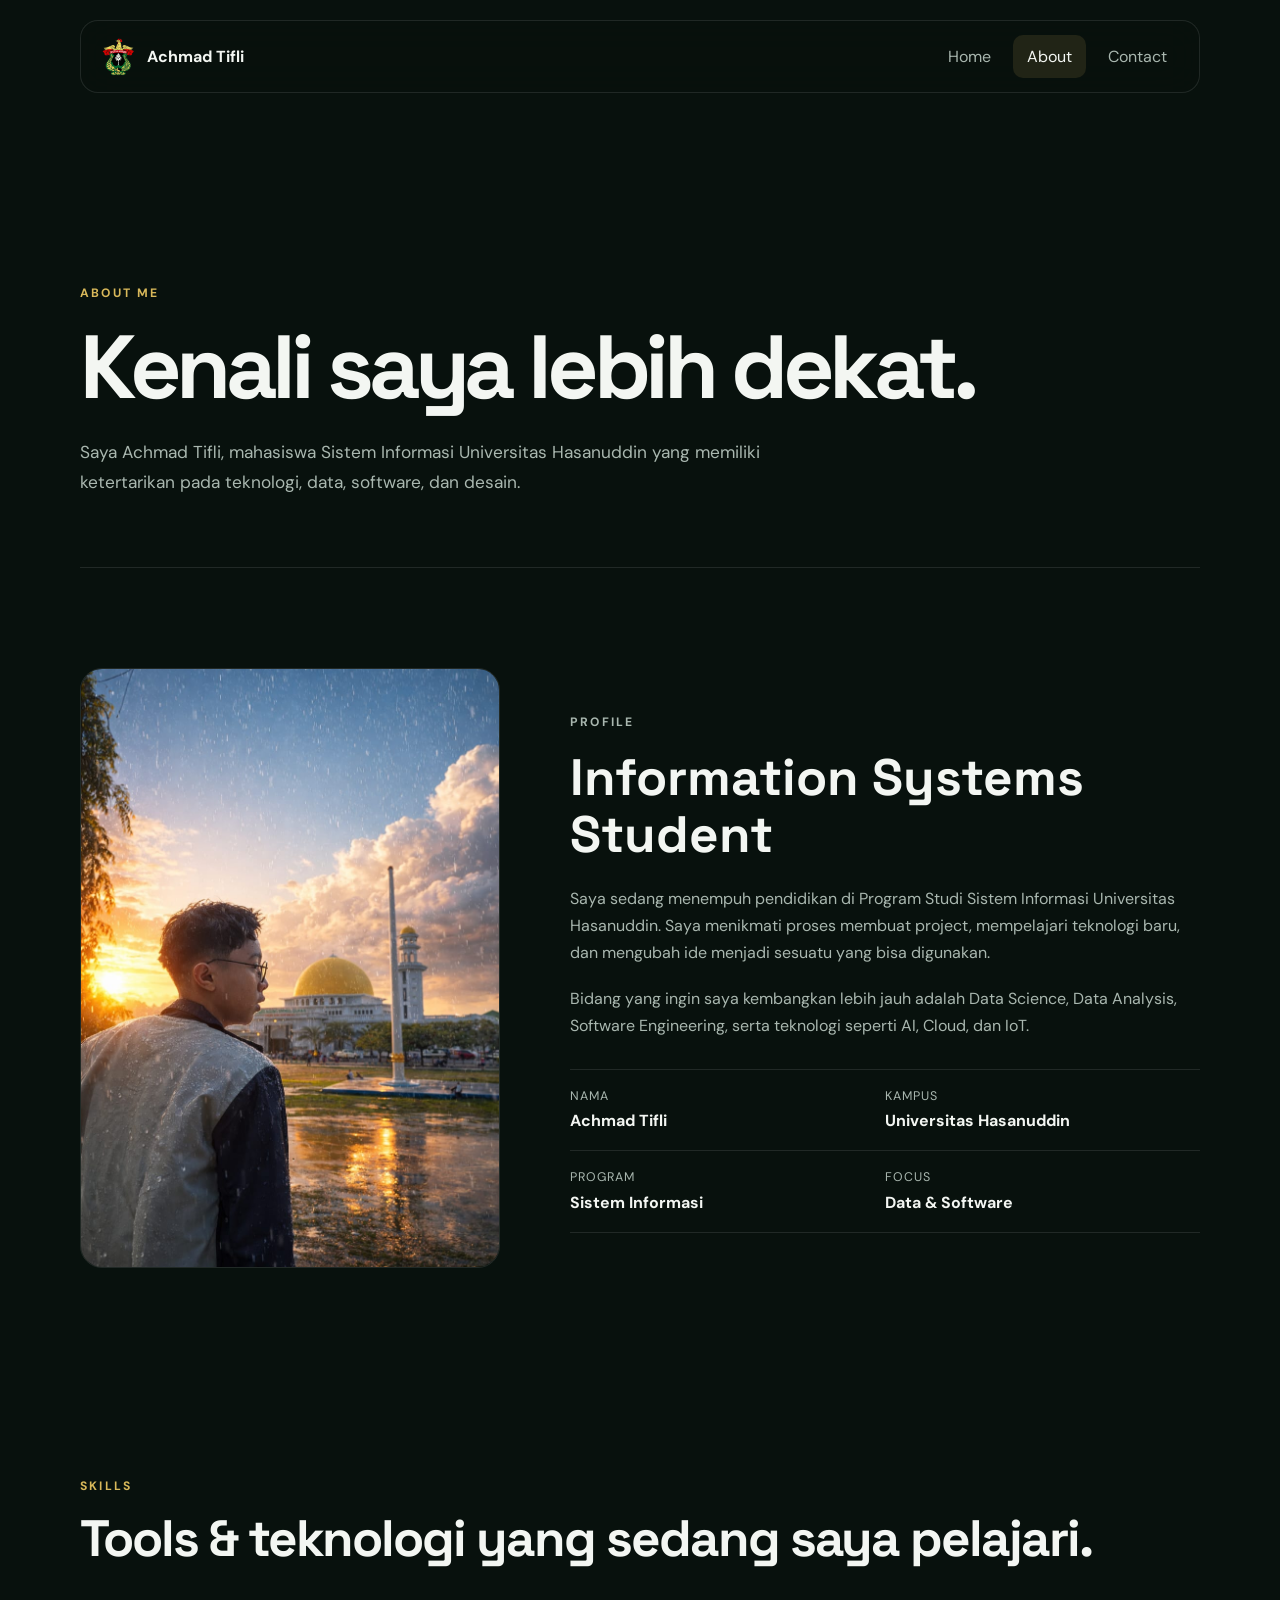
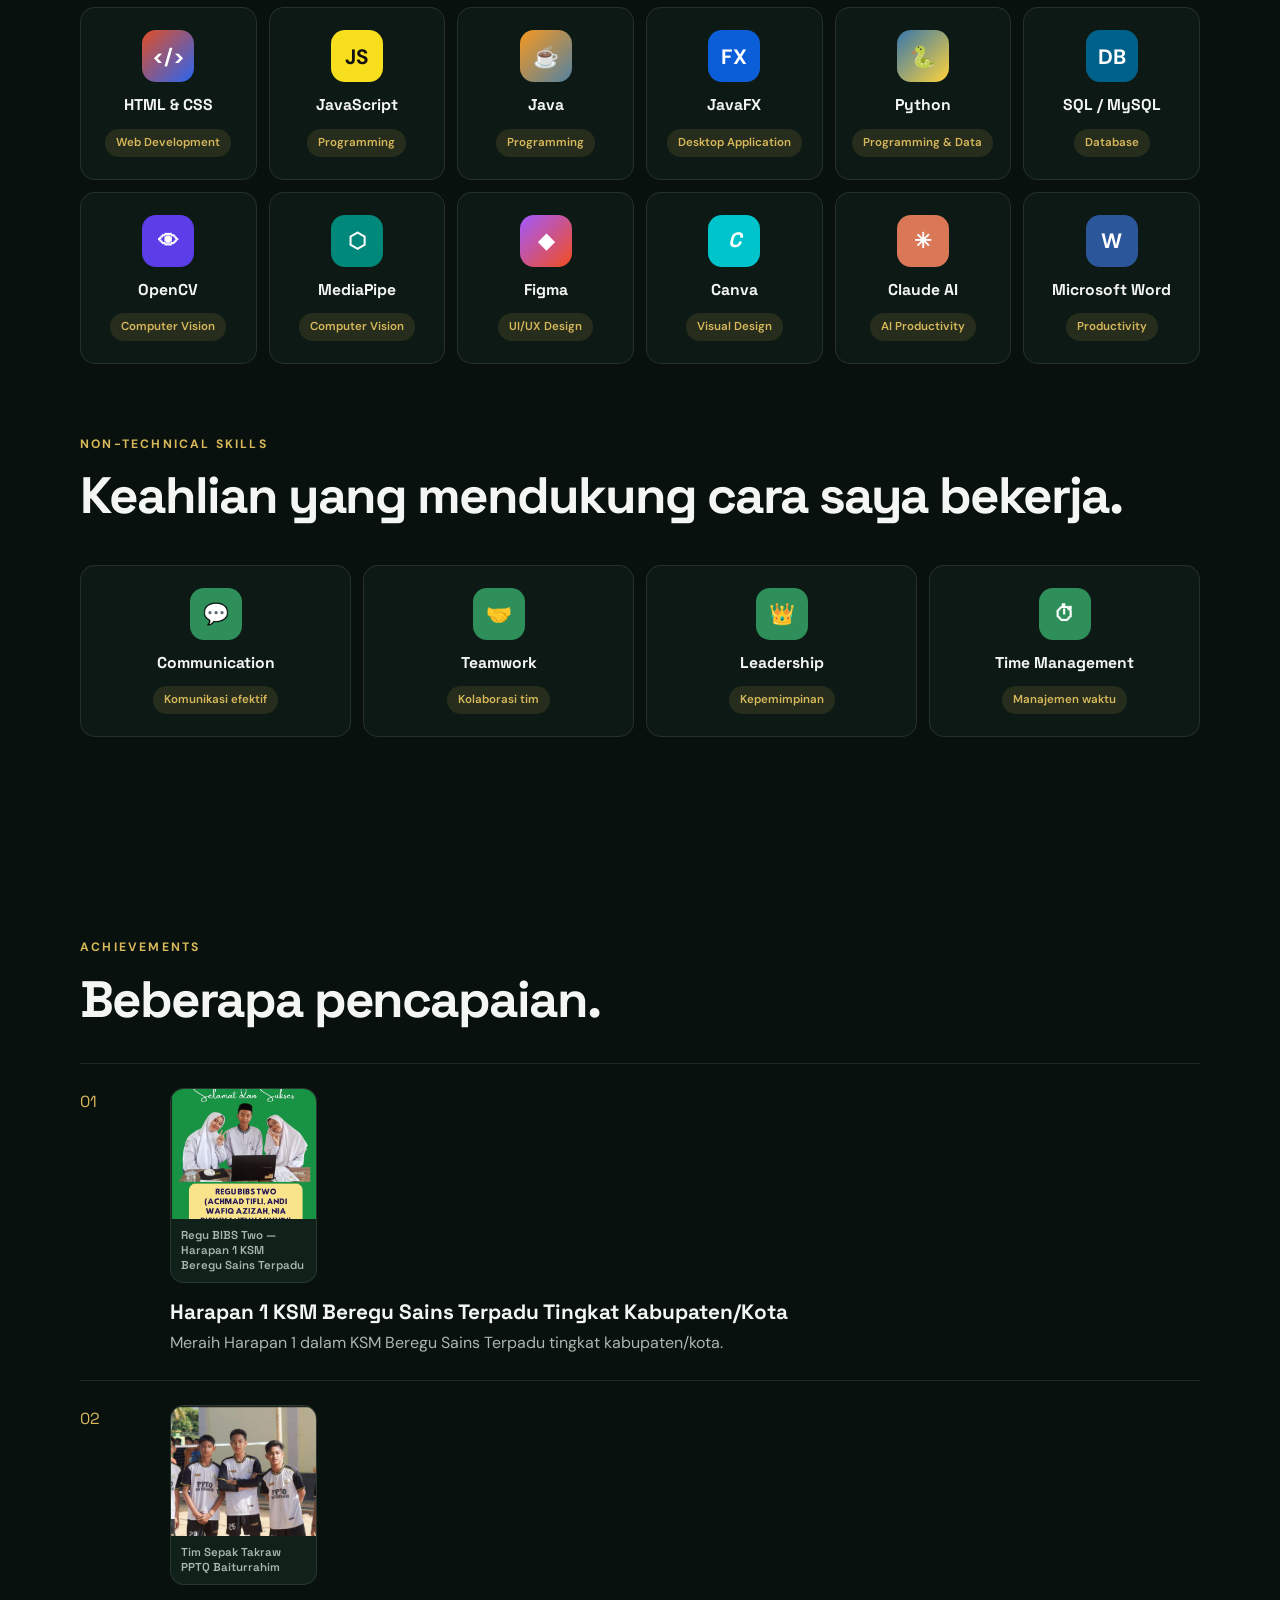
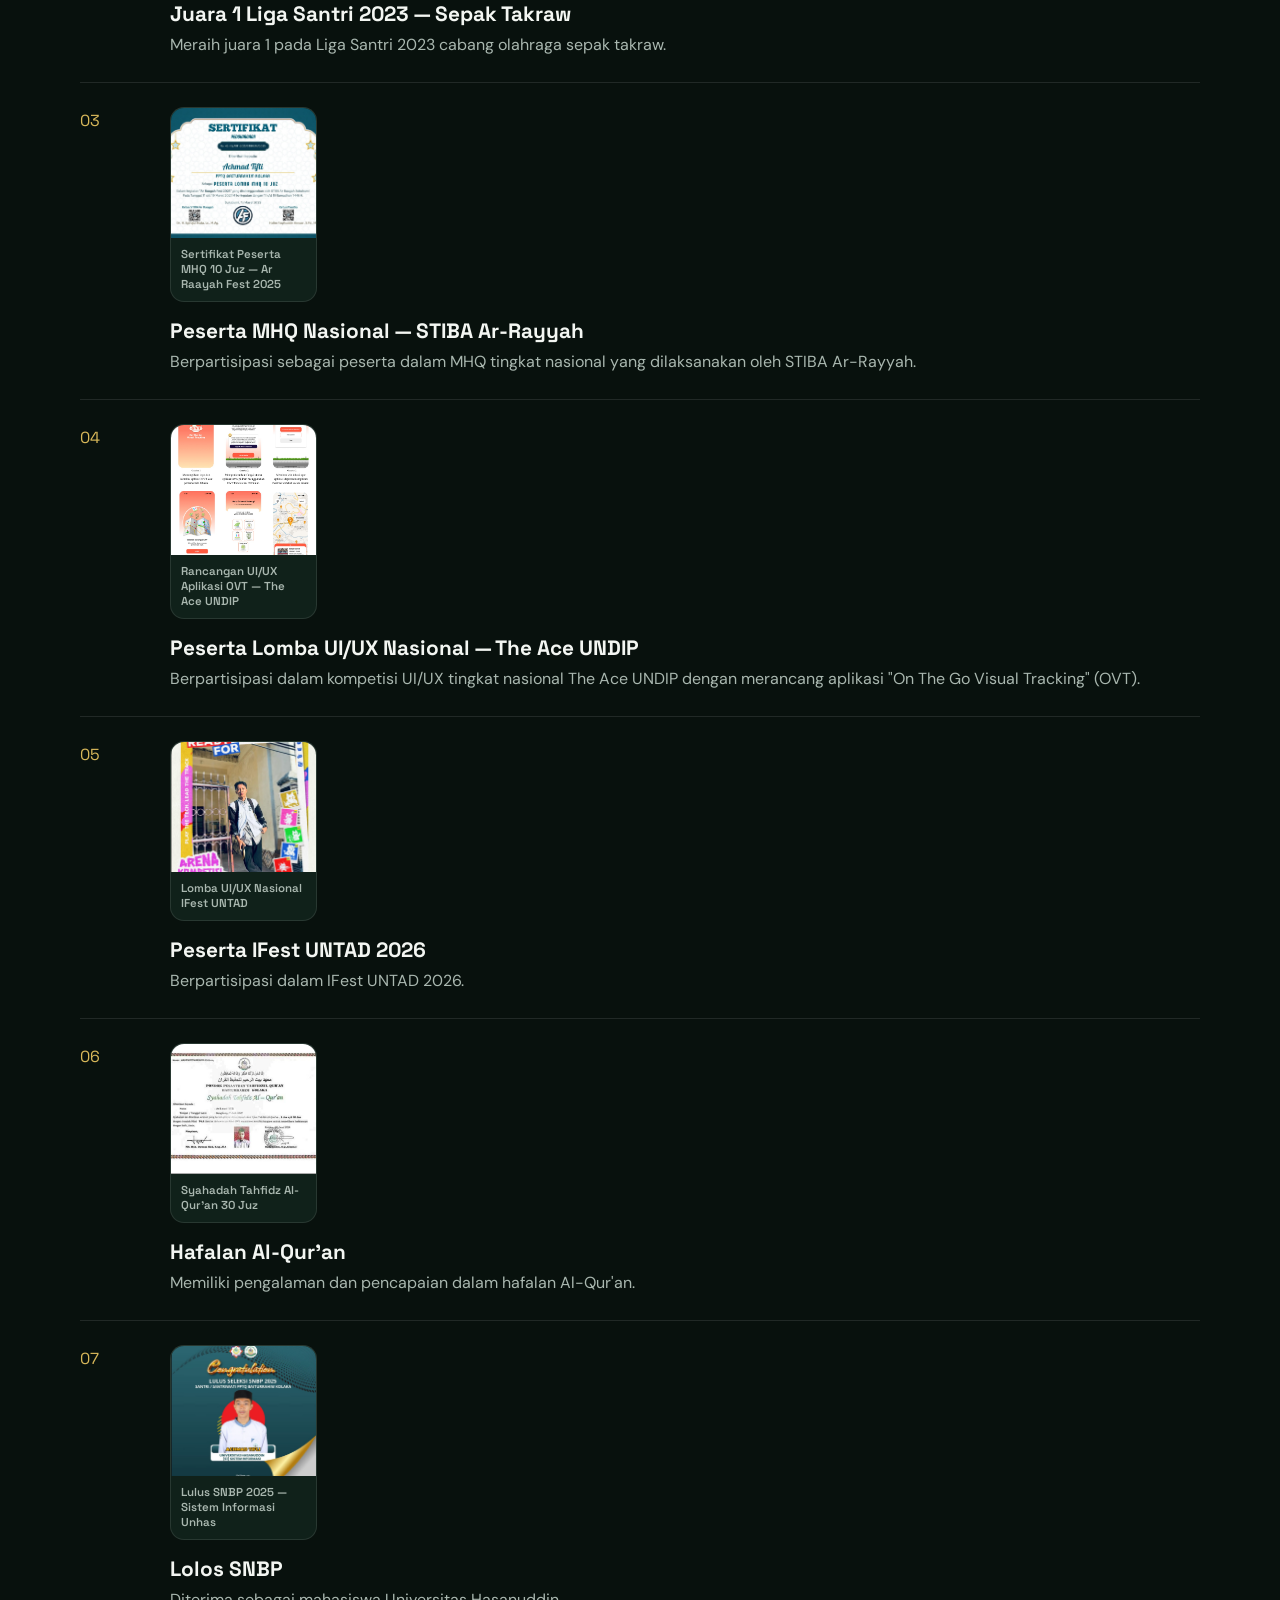
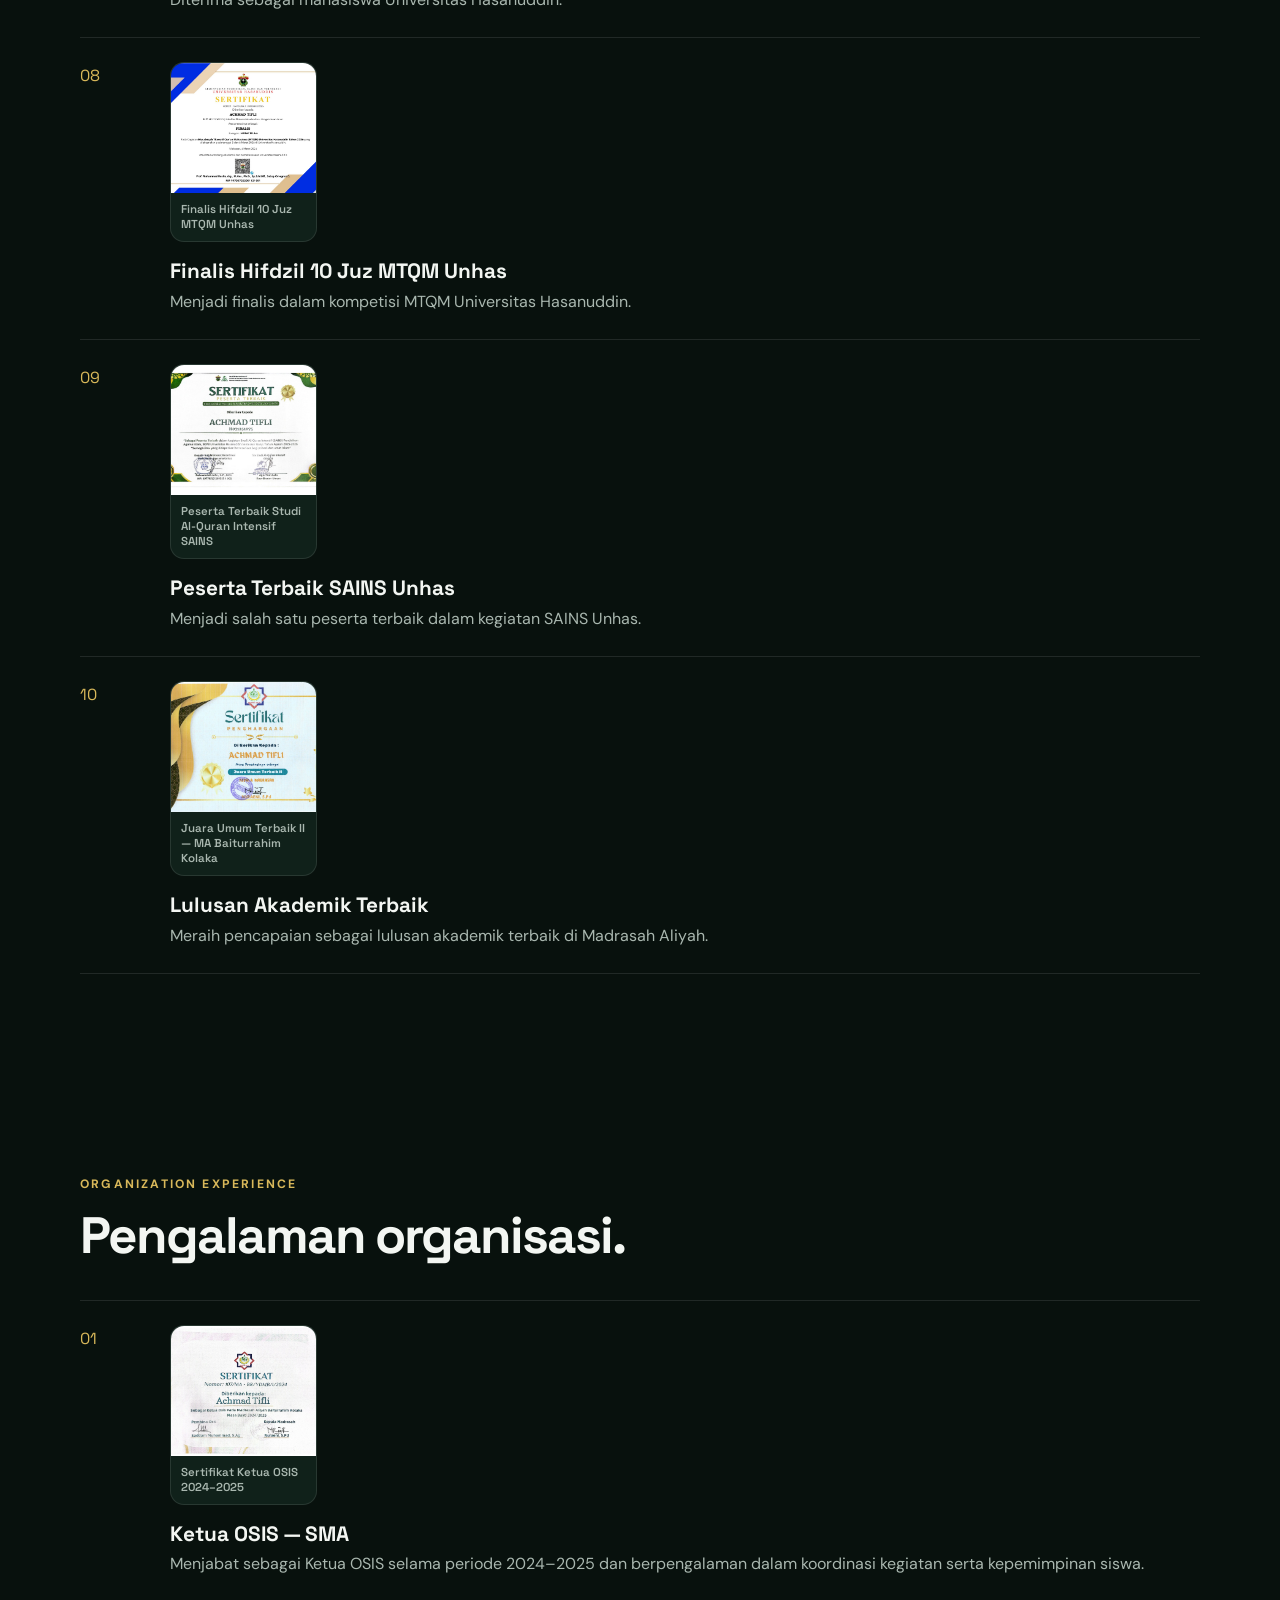
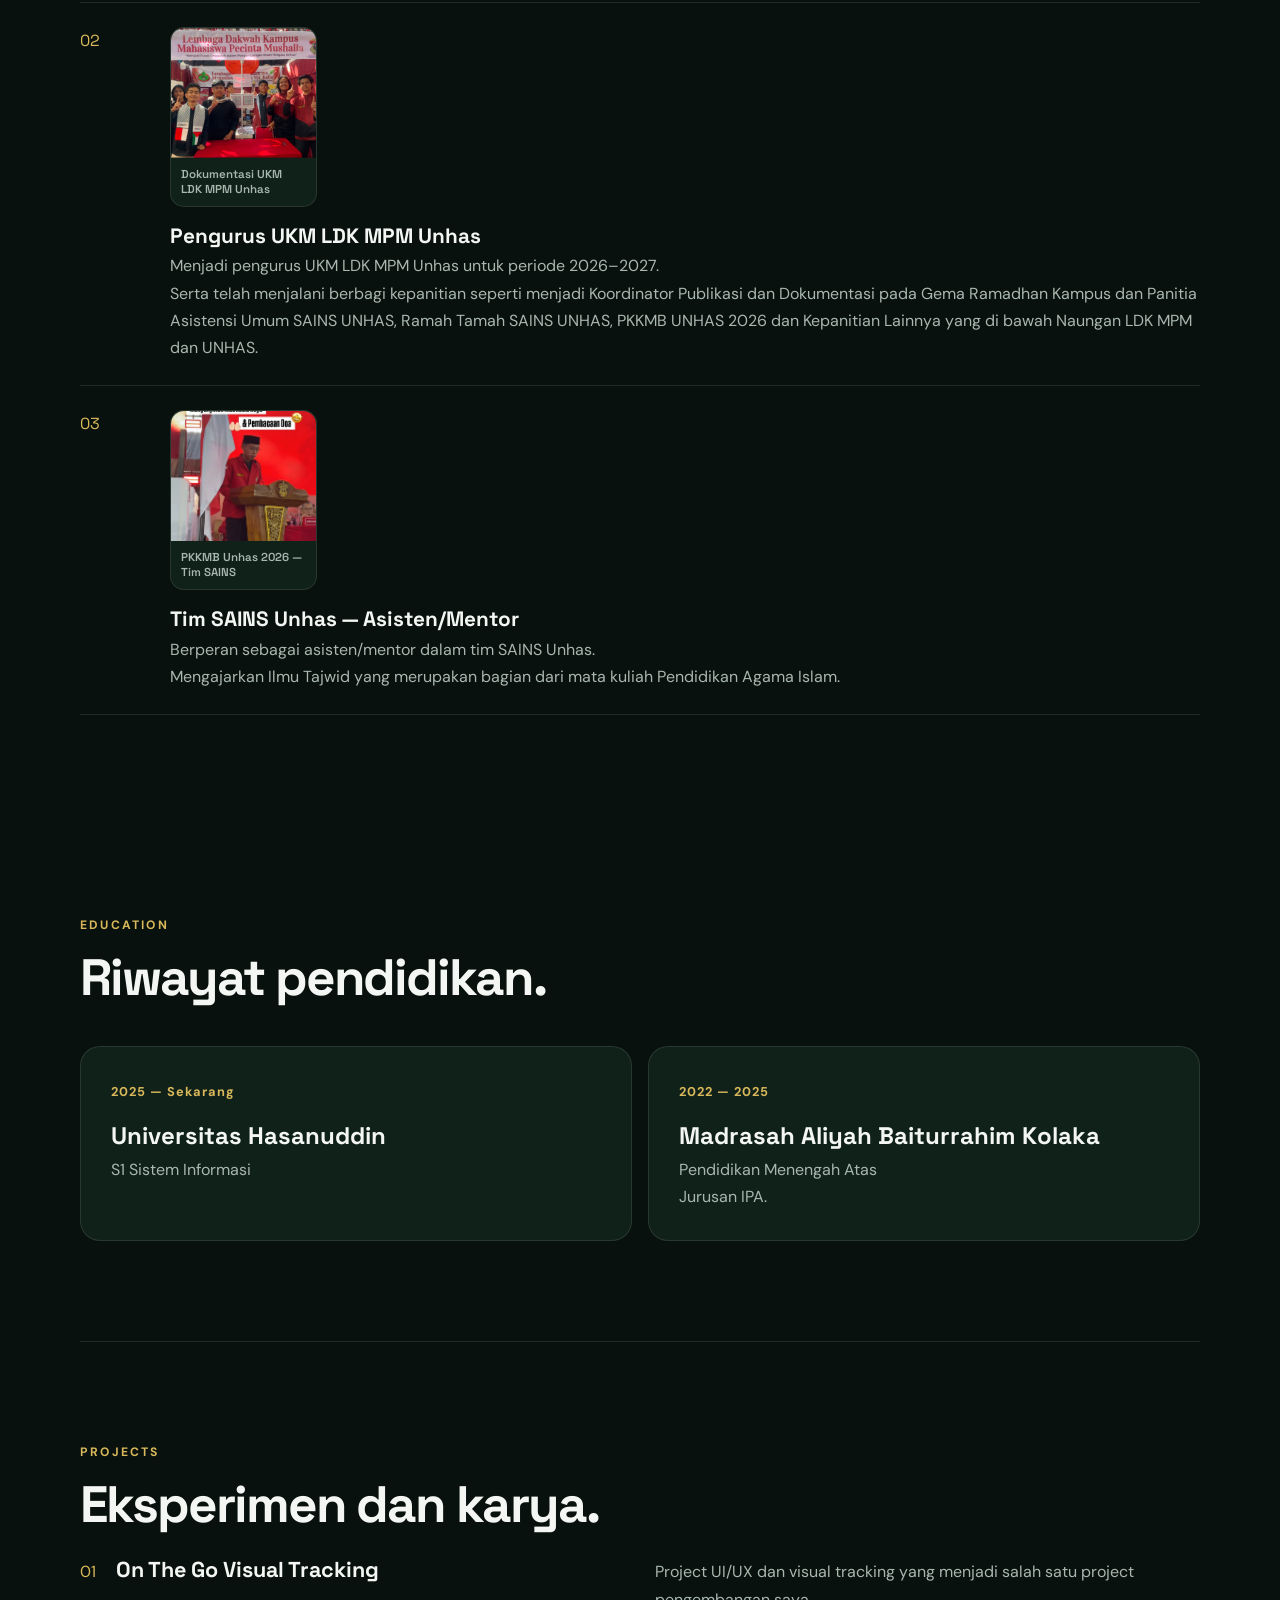
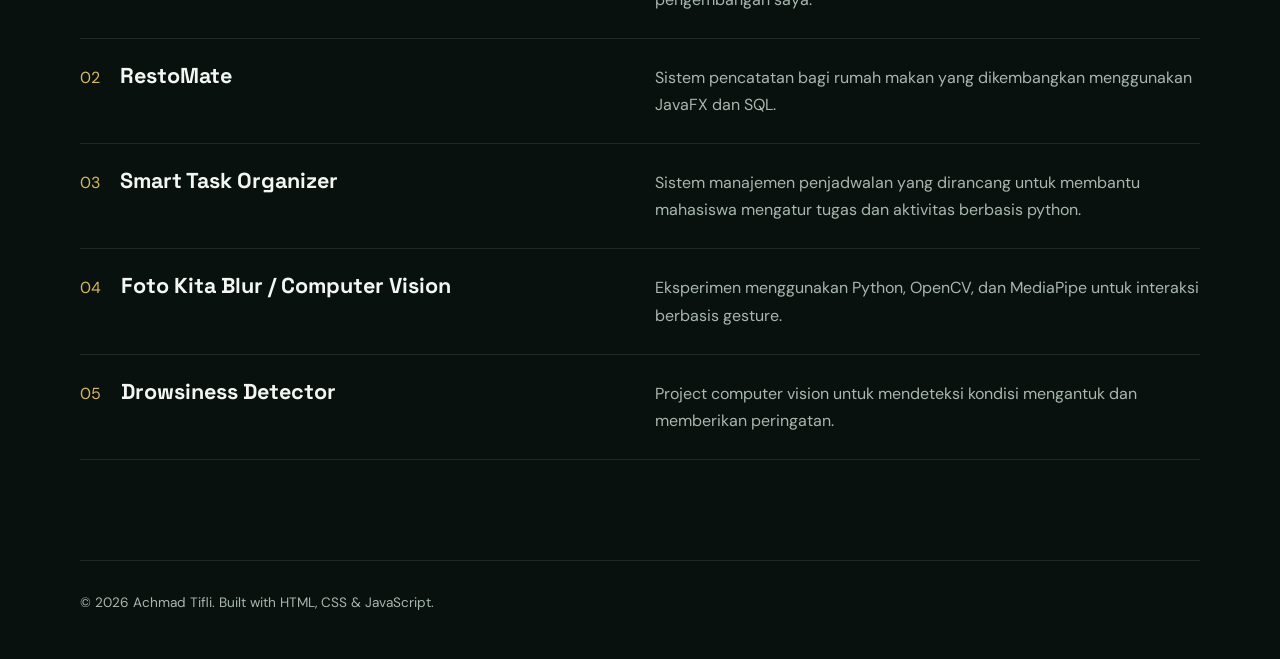
==== commit 2fafb484: "menambahkan dokumentasi ui ux" ====
--- a/about.html
+++ b/about.html
@@ -134,7 +134,14 @@
                         </div>
                     </div>
                 </div></div>
-                <div class="timeline-item"><span>05</span><div><h3>Peserta IFest UNTAD 2026</h3><p>Berpartisipasi dalam IFest UNTAD 2026.</p></div></div>
+                <div class="timeline-item"><span>05</span><div><h3>Peserta IFest UNTAD 2026</h3><p>Berpartisipasi dalam IFest UNTAD 2026.</p>
+                    <div class="timeline-photos">
+                        <div class="timeline-photo-card">
+                            <div class="timeline-photo-frame"><a href="assets/achievement-uiux-ifest.png" target="_blank" rel="noopener"><img src="assets/achievement-uiux-ifest.png" alt="Lomba UI/UX Nasional IFest UNTAD"></a></div>
+                            <p class="timeline-photo-caption">Lomba UI/UX Nasional IFest UNTAD</p>
+                        </div>
+                    </div>
+                </div></div>
                 <div class="timeline-item"><span>06</span><div><h3>Hafalan Al-Qur'an</h3><p>Memiliki pengalaman dan pencapaian dalam hafalan Al-Qur'an.</p>
                     <!-- TEMPLATE FOTO: salin blok img di bawah ini (dalam div.timeline-photos yang sama), ganti src dan alt untuk menambah foto lain -->
                     <div class="timeline-photos">
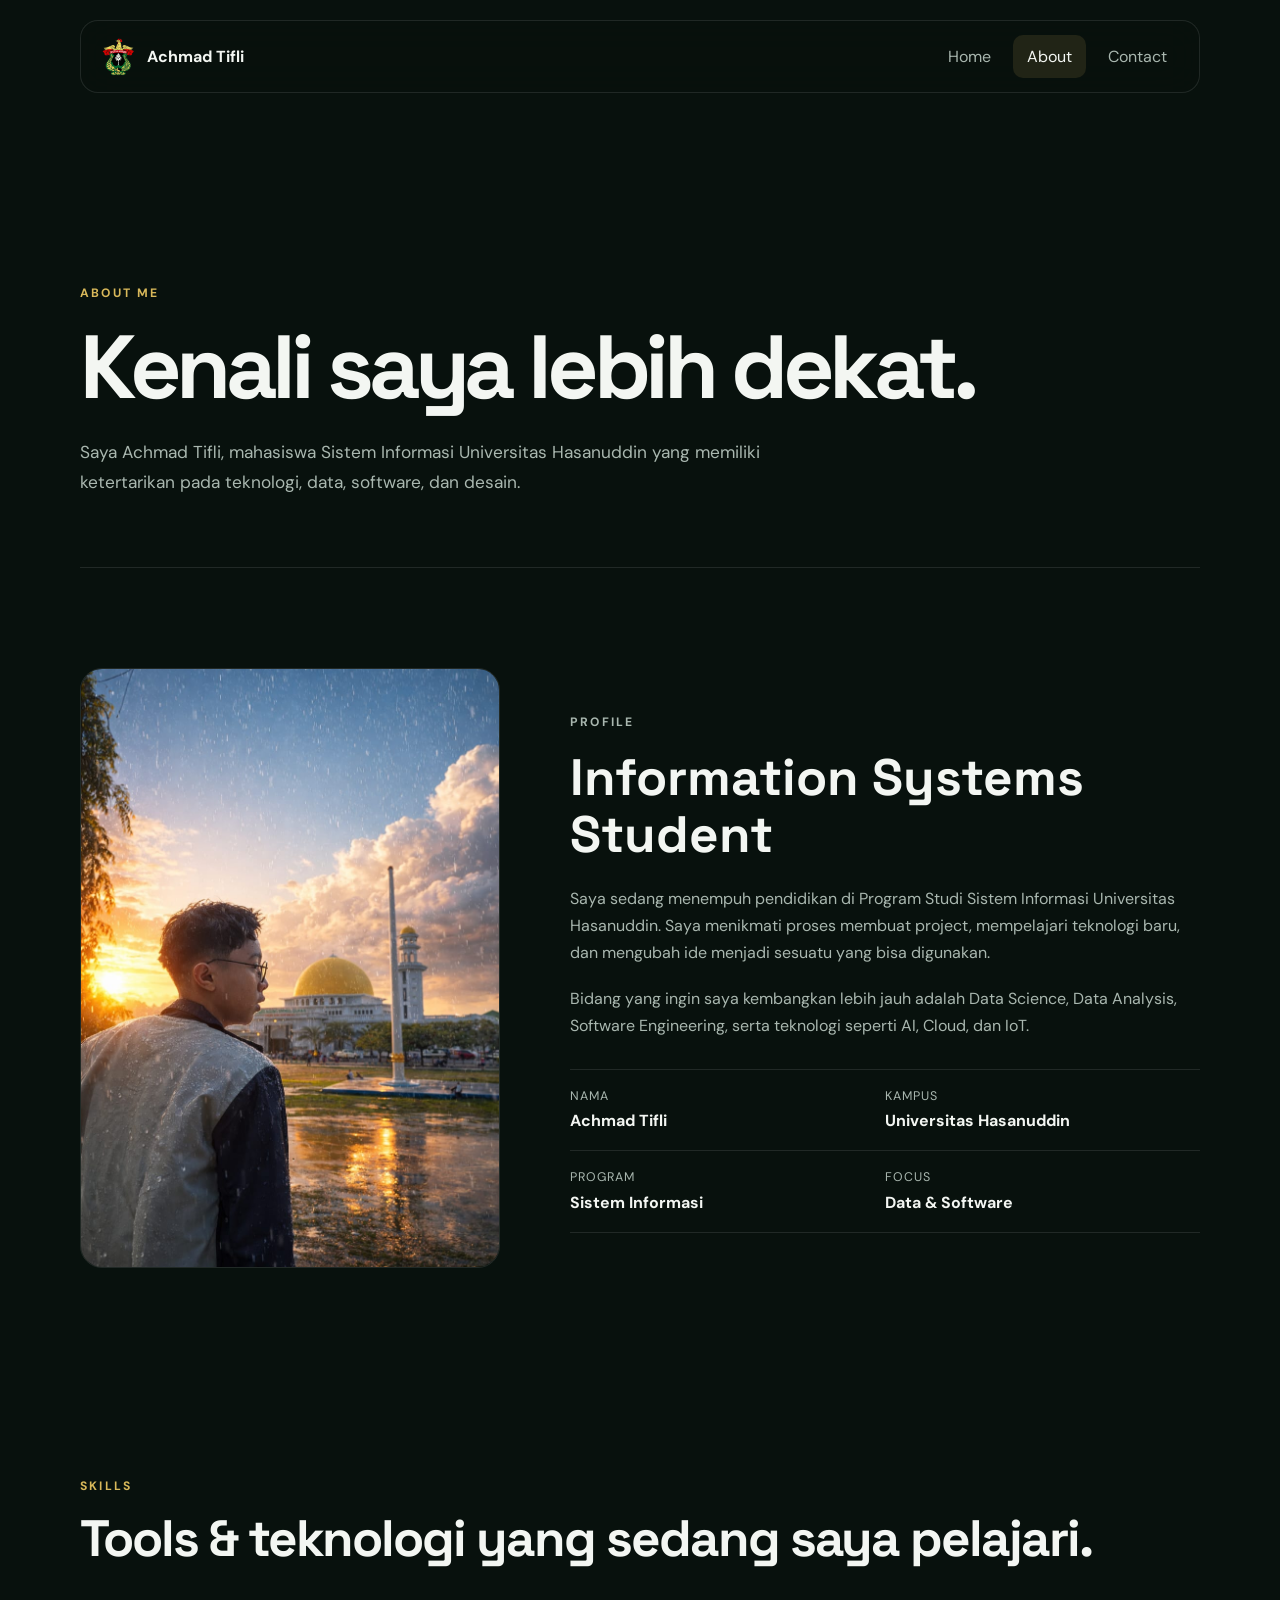
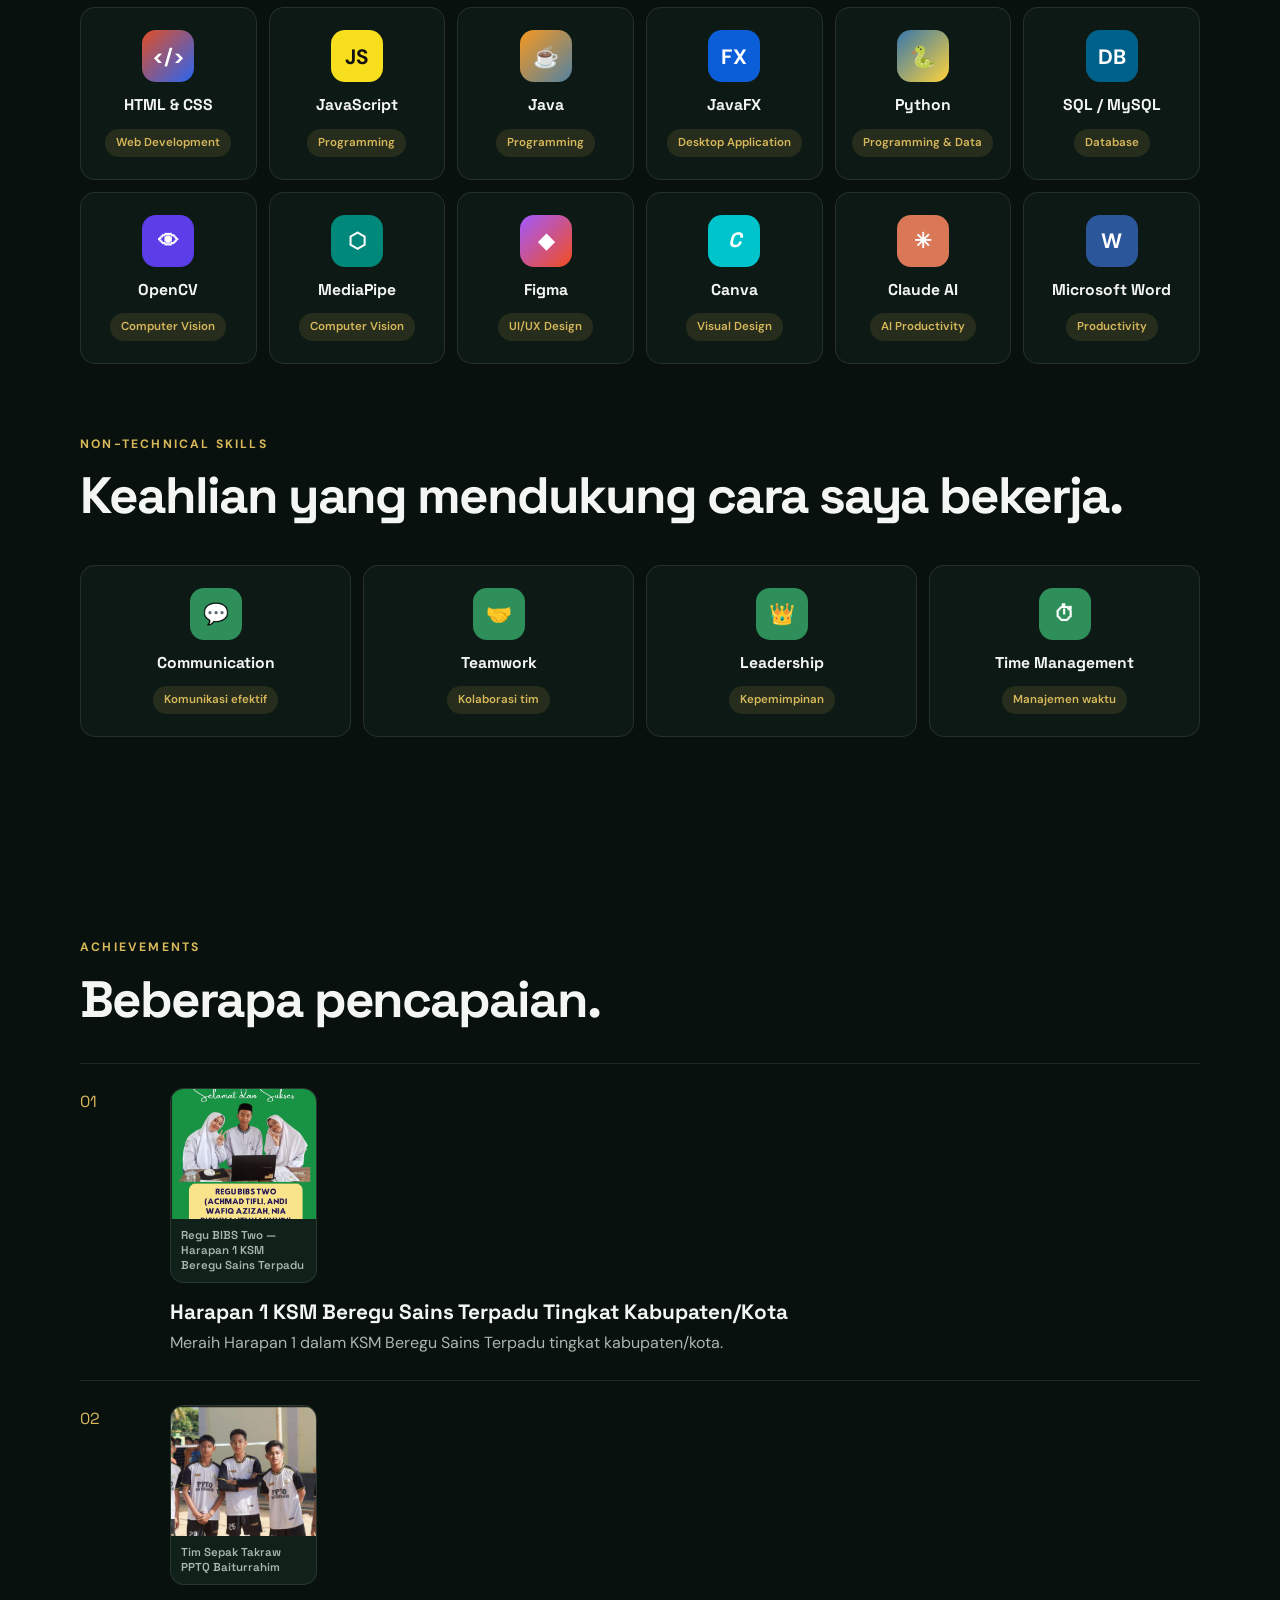
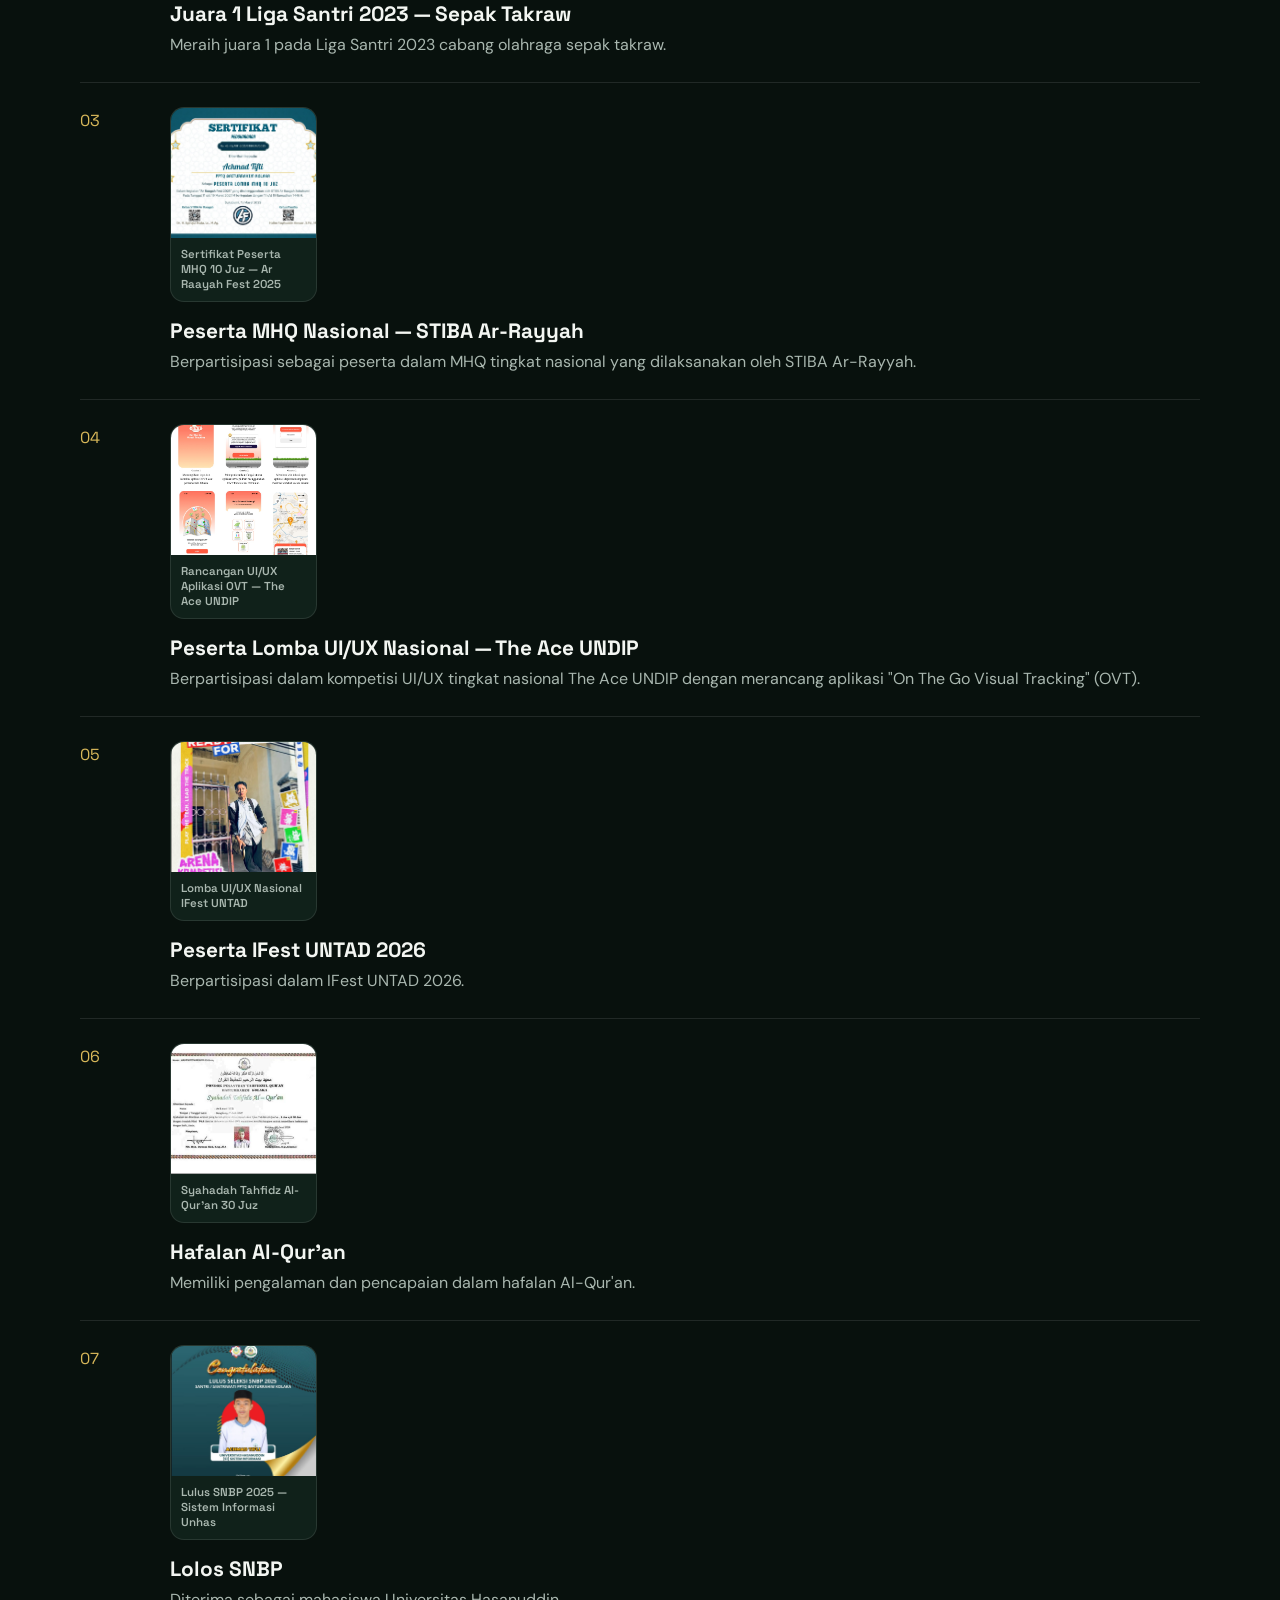
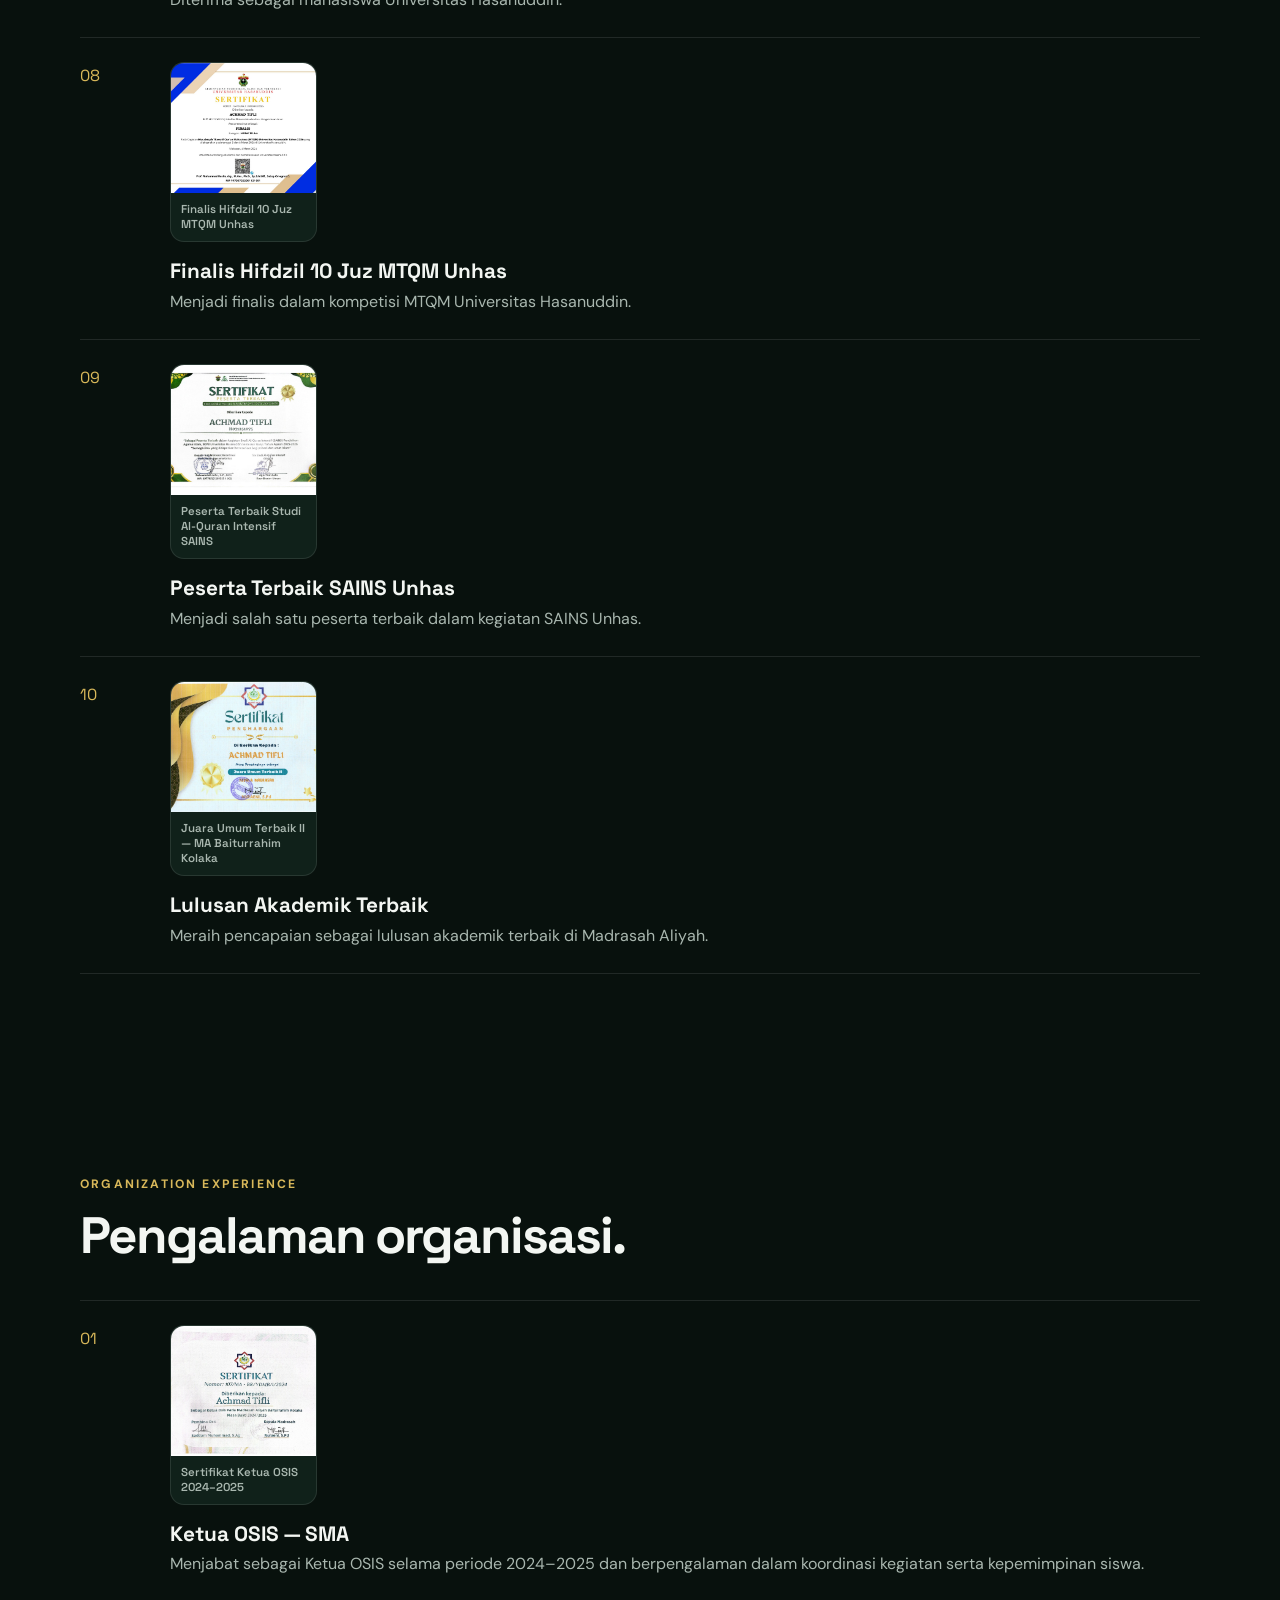
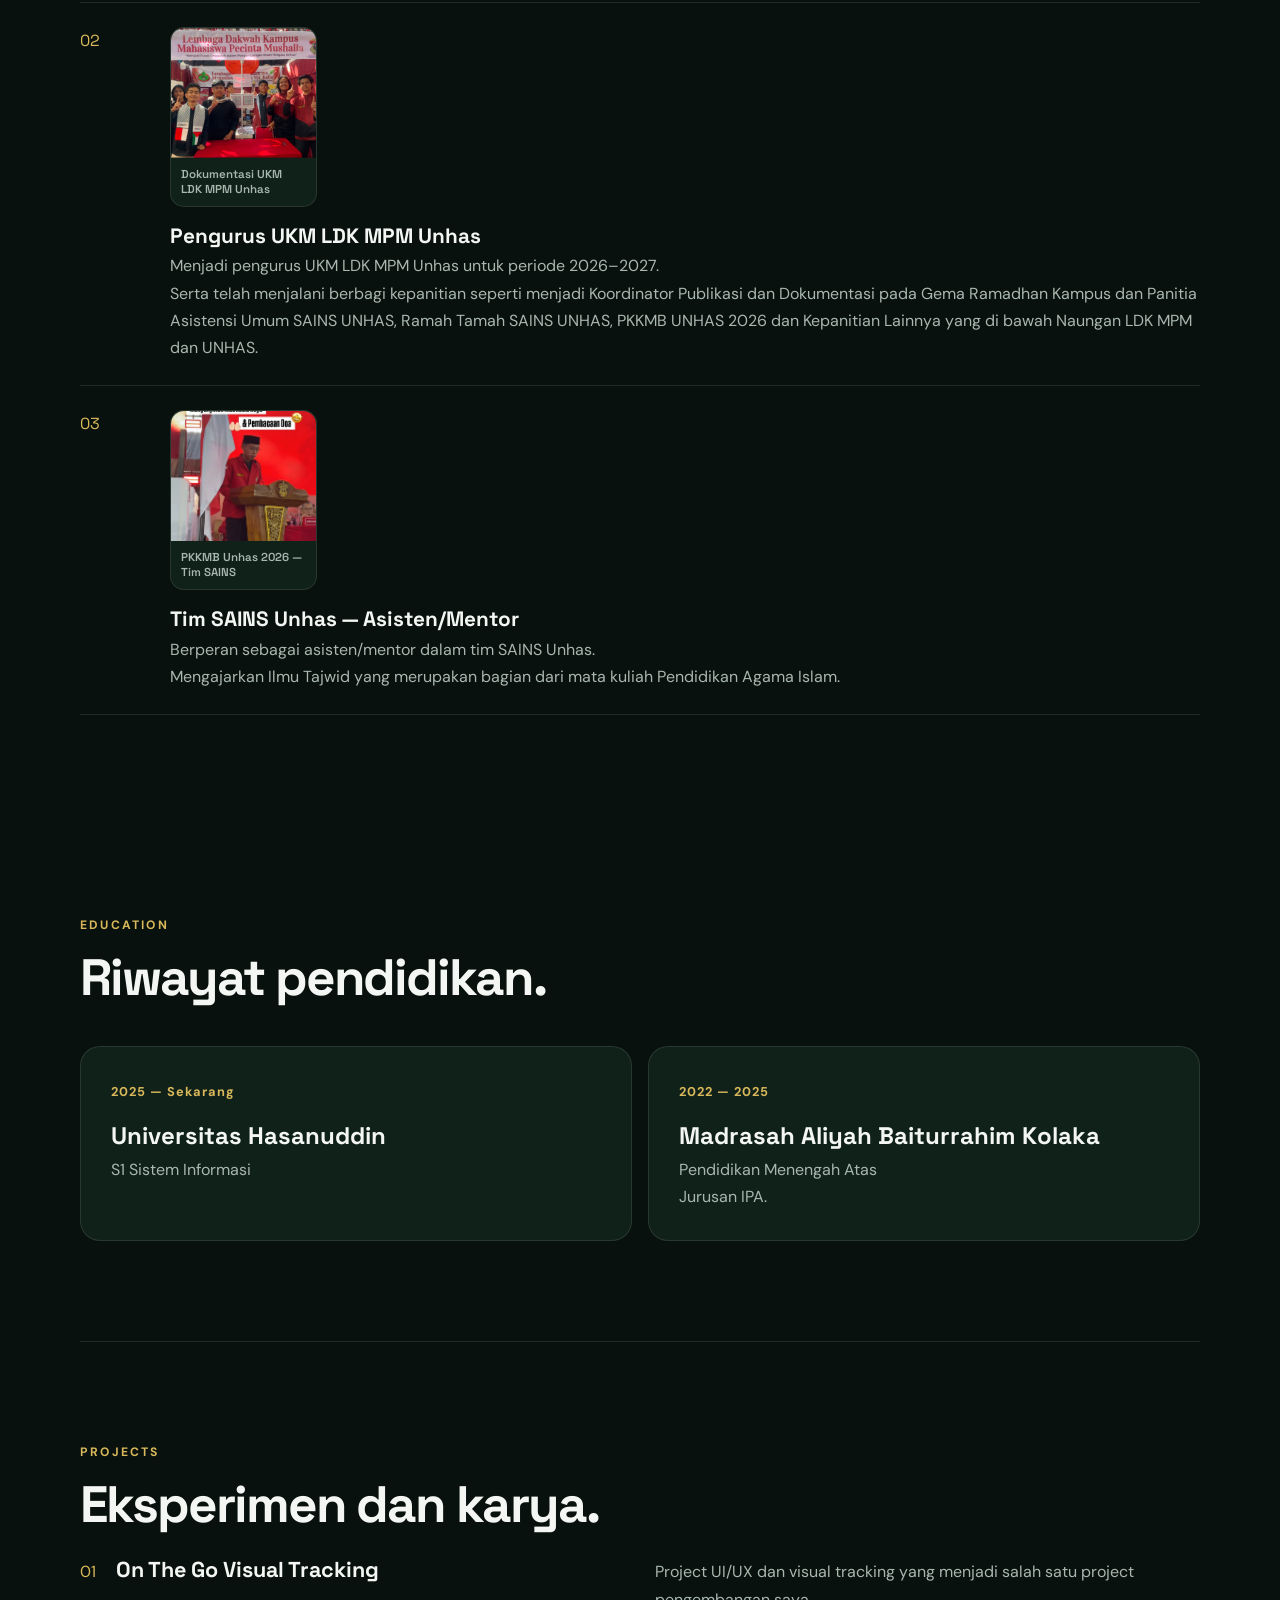
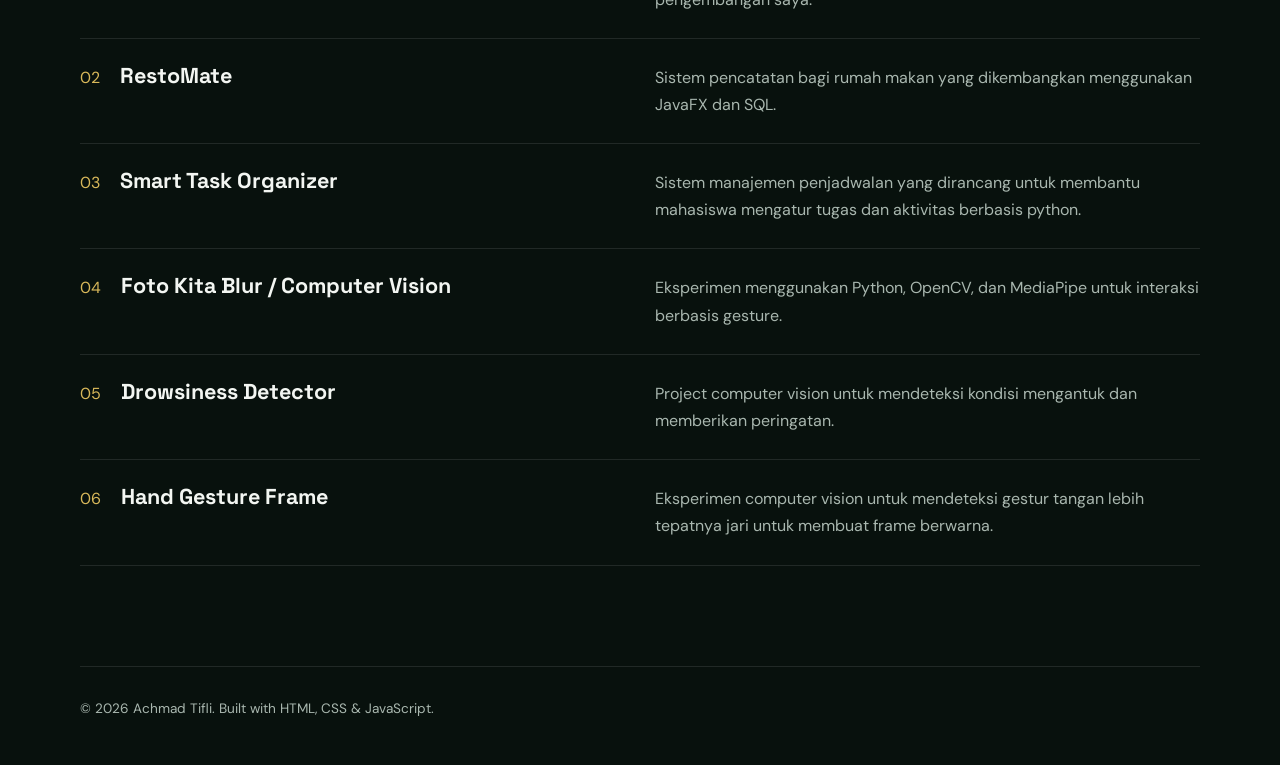
==== commit 8bc6075c: "modifikasi pada bagian about" ====
--- a/about.html
+++ b/about.html
@@ -245,6 +245,7 @@
             <div class="project-list-item"><div><span>03</span><h3>Smart Task Organizer</h3></div><p>Sistem manajemen penjadwalan yang dirancang untuk membantu mahasiswa mengatur tugas dan aktivitas berbasis python.</p></div>
             <div class="project-list-item"><div><span>04</span><h3>Foto Kita Blur / Computer Vision</h3></div><p>Eksperimen menggunakan Python, OpenCV, dan MediaPipe untuk interaksi berbasis gesture.</p></div>
             <div class="project-list-item"><div><span>05</span><h3>Drowsiness Detector</h3></div><p>Project computer vision untuk mendeteksi kondisi mengantuk dan memberikan peringatan.</p></div>
+            <div class="project-list-item"><div><span>06</span><h3>Hand Gesture Frame</h3></div><p>Eksperimen computer vision untuk mendeteksi gestur tangan lebih tepatnya jari untuk membuat frame berwarna.</p></div>
         </section>
     </main>
 
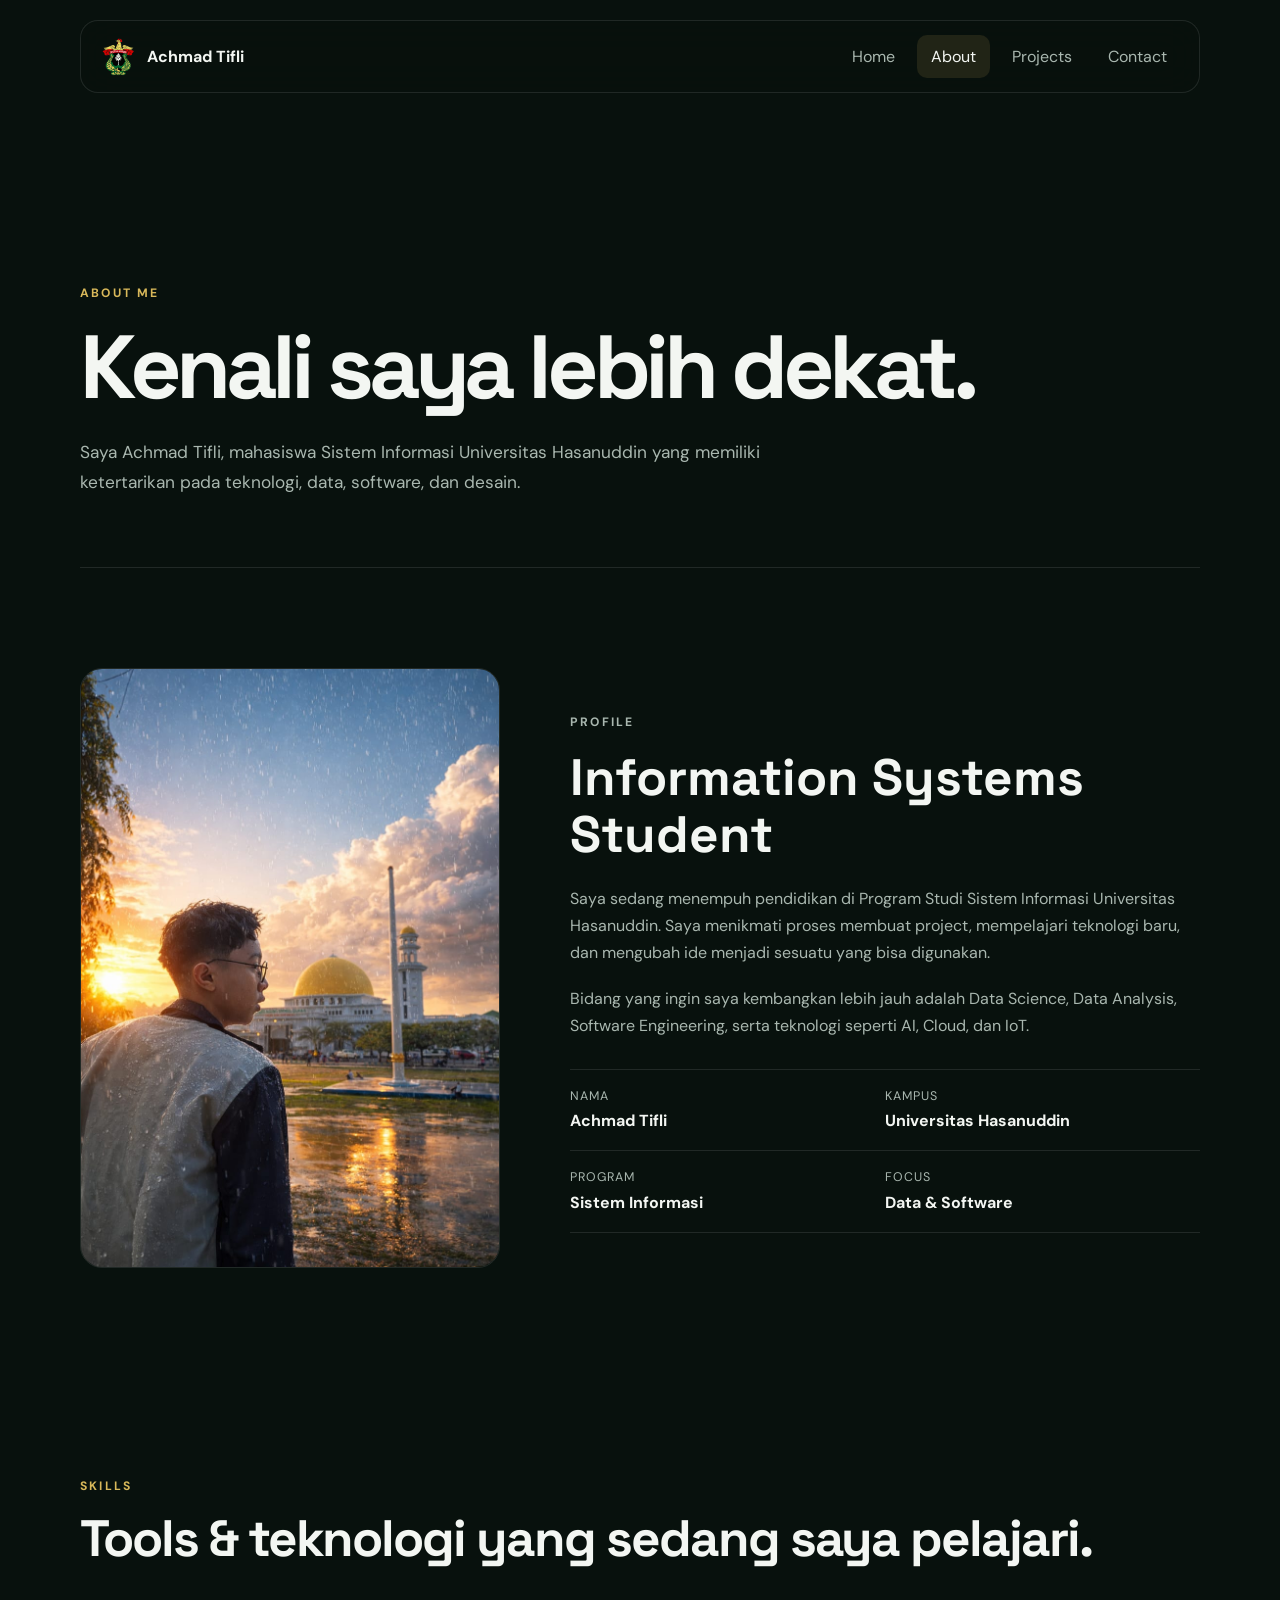
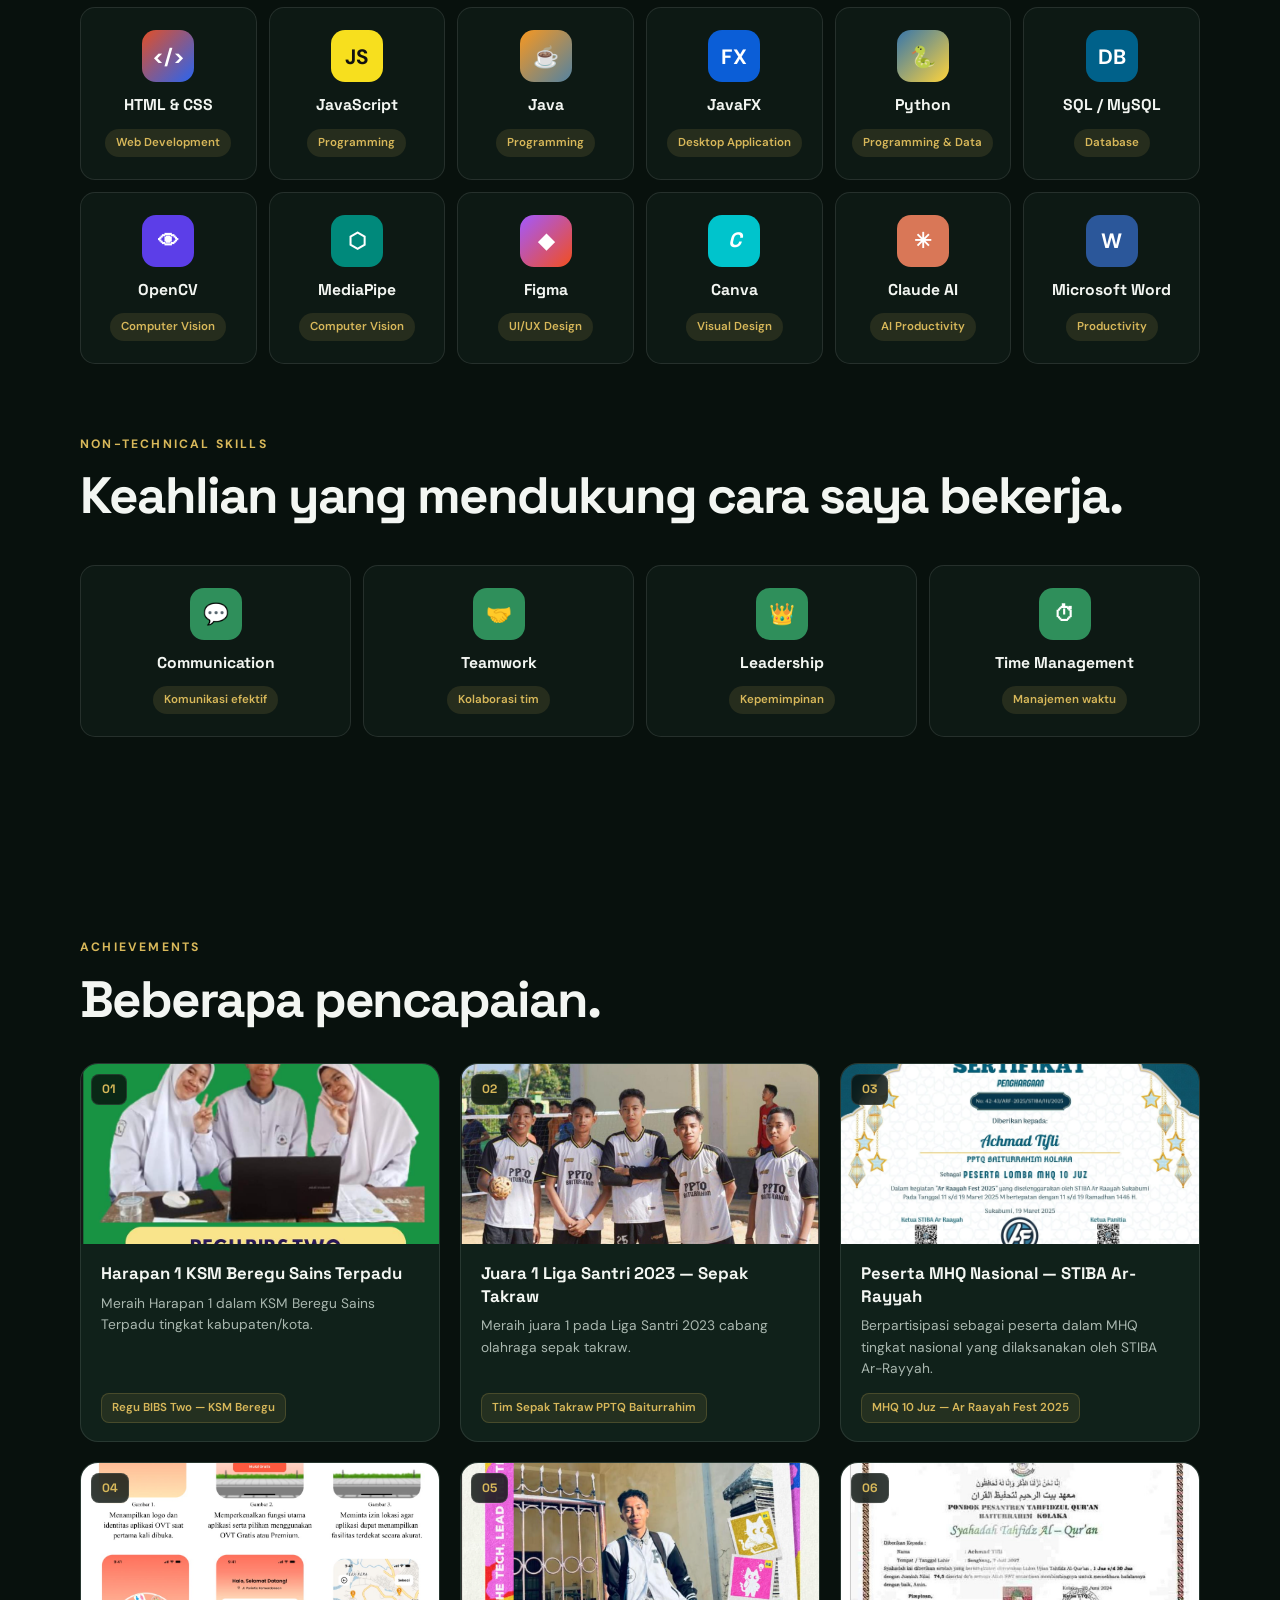
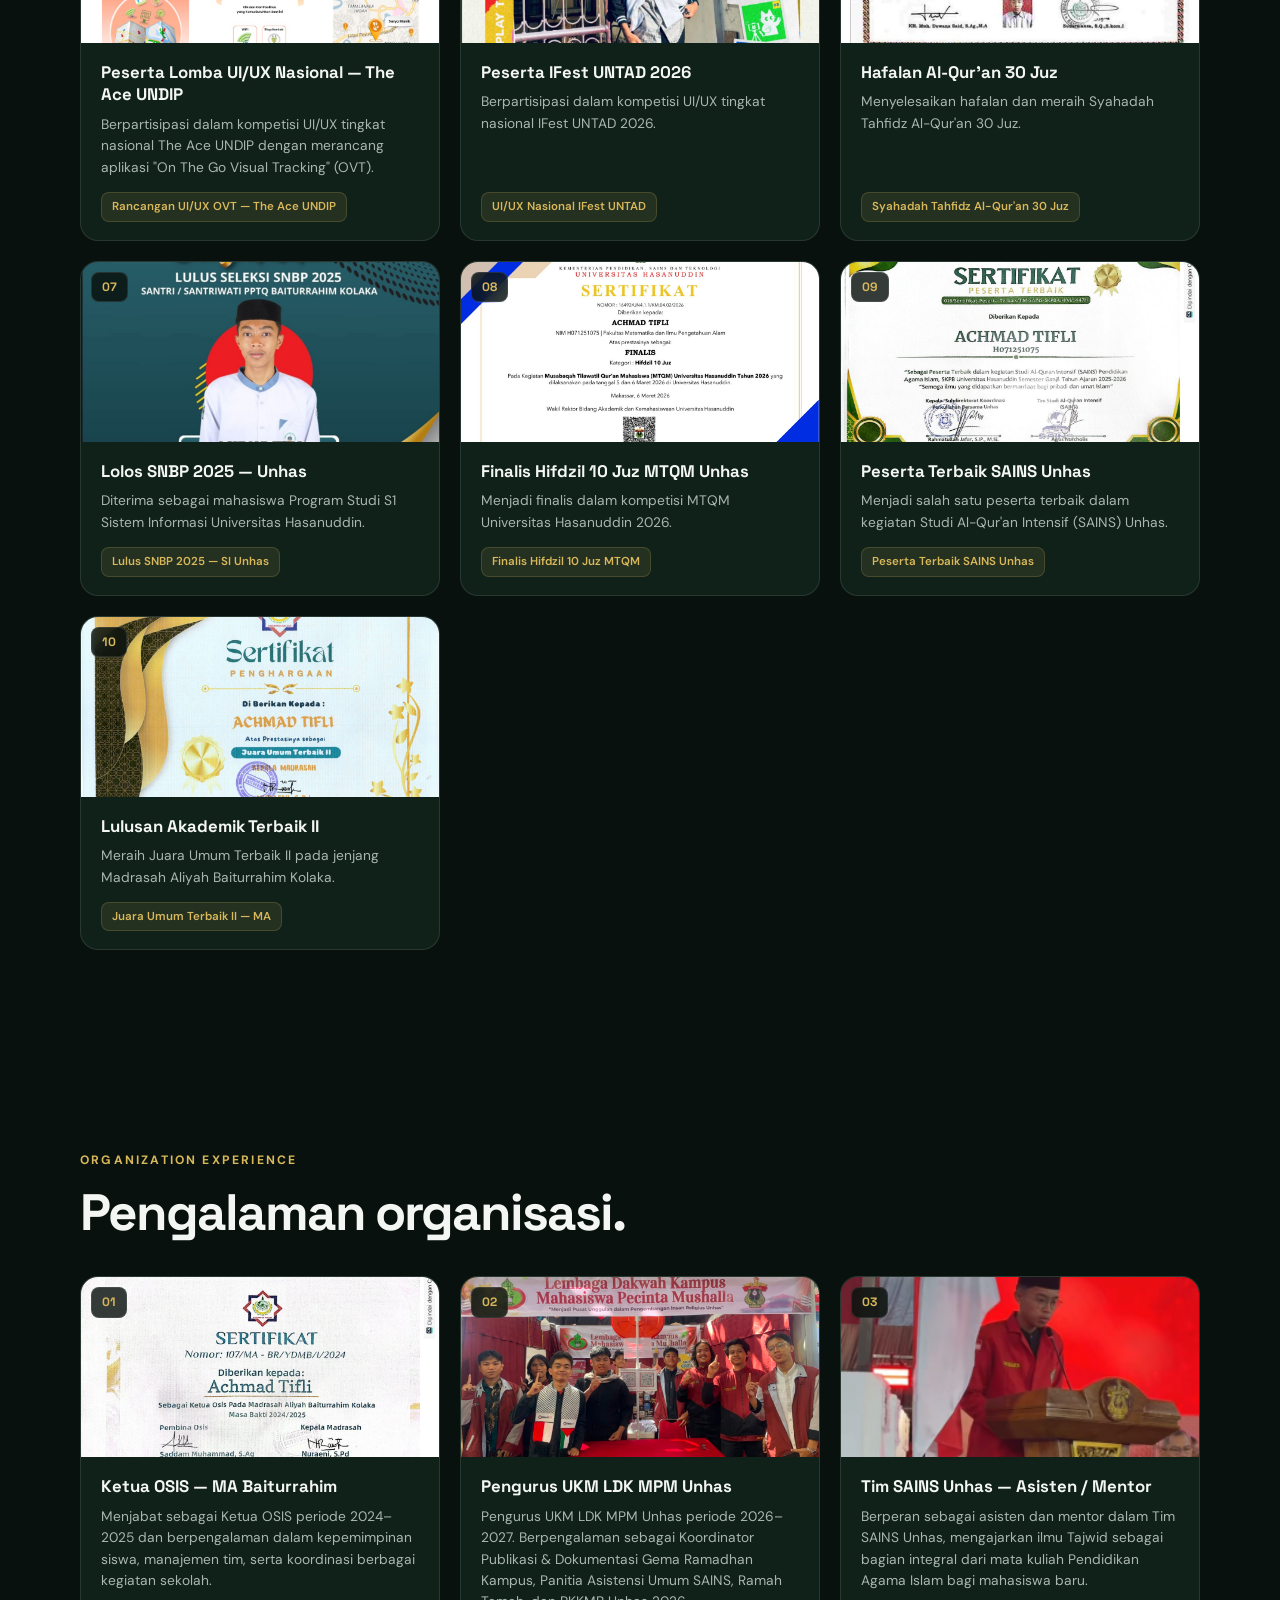
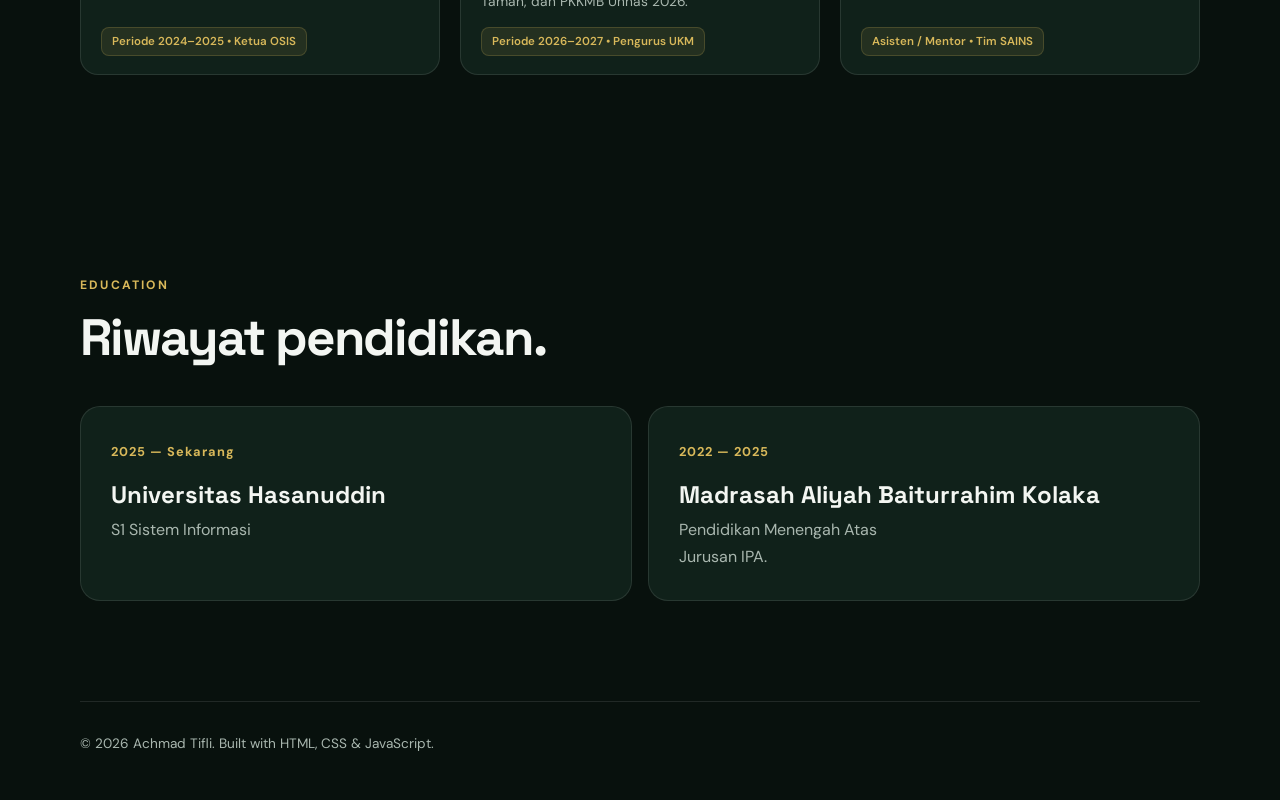
==== commit 9bbdc636: "refactor: project" ====
--- a/about.html
+++ b/about.html
@@ -16,6 +16,7 @@
         <nav>
             <a href="index.html">Home</a>
             <a href="about.html" class="active">About</a>
+            <a href="projects.html">Projects</a>
             <a href="contact.html">Contact</a>
         </nav>
     </header>
@@ -98,130 +99,206 @@
                 <h2>Beberapa pencapaian.</h2>
             </div>
 
-            <div class="timeline">
-                <div class="timeline-item"><span>01</span><div><h3>Harapan 1 KSM Beregu Sains Terpadu Tingkat Kabupaten/Kota</h3><p>Meraih Harapan 1 dalam KSM Beregu Sains Terpadu tingkat kabupaten/kota.</p>
-                    <!-- TEMPLATE FOTO: salin blok di bawah ini, ganti src dan alt untuk menambah foto lain pada pencapaian ini -->
-                    <div class="timeline-photos">
-                        <div class="timeline-photo-card">
-                            <div class="timeline-photo-frame"><a href="assets/achievement-ksm-beregu-1.png" target="_blank" rel="noopener"><img src="assets/achievement-ksm-beregu-1.png" alt="Regu BIBS Two - Harapan 1 KSM Beregu Sains Terpadu 2024"></a></div>
-                            <p class="timeline-photo-caption">Regu BIBS Two — Harapan 1 KSM Beregu Sains Terpadu</p>
-                        </div>
-                    </div>
-                </div></div>
-                <div class="timeline-item"><span>02</span><div><h3>Juara 1 Liga Santri 2023 — Sepak Takraw</h3><p>Meraih juara 1 pada Liga Santri 2023 cabang olahraga sepak takraw.</p>
-                    <!-- TEMPLATE FOTO: salin blok img di bawah ini (dalam div.timeline-photos yang sama), ganti src dan alt untuk menambah foto lain -->
-                    <div class="timeline-photos">
-                        <div class="timeline-photo-card">
-                            <div class="timeline-photo-frame"><a href="assets/achievement-takraw-1.jpg" target="_blank" rel="noopener"><img src="assets/achievement-takraw-1.jpg" alt="Tim Sepak Takraw PPTQ Baiturrahim - Juara 1 Liga Santri 2023"></a></div>
-                            <p class="timeline-photo-caption">Tim Sepak Takraw PPTQ Baiturrahim</p>
-                        </div>
-                    </div>
-                </div></div>
-                <div class="timeline-item"><span>03</span><div><h3>Peserta MHQ Nasional — STIBA Ar-Rayyah</h3><p>Berpartisipasi sebagai peserta dalam MHQ tingkat nasional yang dilaksanakan oleh STIBA Ar-Rayyah.</p>
-                    <!-- TEMPLATE FOTO: salin blok img di bawah ini (dalam div.timeline-photos yang sama), ganti src dan alt untuk menambah foto lain -->
-                    <div class="timeline-photos">
-                        <div class="timeline-photo-card">
-                            <div class="timeline-photo-frame"><a href="assets/achievement-mhq-nasional-1.jpeg" target="_blank" rel="noopener"><img src="assets/achievement-mhq-nasional-1.jpeg" alt="Sertifikat Peserta Lomba MHQ 10 Juz - Ar Raayah Fest 2025 STIBA Ar-Rayyah Sukabumi"></a></div>
-                            <p class="timeline-photo-caption">Sertifikat Peserta MHQ 10 Juz — Ar Raayah Fest 2025</p>
-                        </div>
-                    </div>
-                </div></div>
-                <div class="timeline-item"><span>04</span><div><h3>Peserta Lomba UI/UX Nasional — The Ace UNDIP</h3><p>Berpartisipasi dalam kompetisi UI/UX tingkat nasional The Ace UNDIP dengan merancang aplikasi "On The Go Visual Tracking" (OVT).</p>
-                    <div class="timeline-photos">
-                        <div class="timeline-photo-card">
-                            <div class="timeline-photo-frame"><a href="assets/achievement-uiux-theace-1.png" target="_blank" rel="noopener"><img src="assets/achievement-uiux-theace-1.png" alt="Rancangan UI/UX aplikasi On The Go Visual Tracking (OVT) - Lomba UI/UX Nasional The Ace UNDIP"></a></div>
-                            <p class="timeline-photo-caption">Rancangan UI/UX Aplikasi OVT — The Ace UNDIP</p>
-                        </div>
-                    </div>
-                </div></div>
-                <div class="timeline-item"><span>05</span><div><h3>Peserta IFest UNTAD 2026</h3><p>Berpartisipasi dalam IFest UNTAD 2026.</p>
-                    <div class="timeline-photos">
-                        <div class="timeline-photo-card">
-                            <div class="timeline-photo-frame"><a href="assets/achievement-uiux-ifest.png" target="_blank" rel="noopener"><img src="assets/achievement-uiux-ifest.png" alt="Lomba UI/UX Nasional IFest UNTAD"></a></div>
-                            <p class="timeline-photo-caption">Lomba UI/UX Nasional IFest UNTAD</p>
-                        </div>
-                    </div>
-                </div></div>
-                <div class="timeline-item"><span>06</span><div><h3>Hafalan Al-Qur'an</h3><p>Memiliki pengalaman dan pencapaian dalam hafalan Al-Qur'an.</p>
-                    <!-- TEMPLATE FOTO: salin blok img di bawah ini (dalam div.timeline-photos yang sama), ganti src dan alt untuk menambah foto lain -->
-                    <div class="timeline-photos">
-                        <div class="timeline-photo-card">
-                            <div class="timeline-photo-frame"><a href="assets/achievement-hafalan-quran-1.jpg" target="_blank" rel="noopener"><img src="assets/achievement-hafalan-quran-1.jpg" alt="Syahadah Tahfidz Al-Qur'an 30 Juz - Pondok Pesantren Tahfidzul Qur'an Baiturrahim Kolaka"></a></div>
-                            <p class="timeline-photo-caption">Syahadah Tahfidz Al-Qur'an 30 Juz</p>
-                        </div>
-                    </div>
-                </div></div>
-                <div class="timeline-item"><span>07</span><div><h3>Lolos SNBP</h3><p>Diterima sebagai mahasiswa Universitas Hasanuddin.</p>
-                    <!-- TEMPLATE FOTO: salin blok img di bawah ini (dalam div.timeline-photos yang sama), ganti src dan alt untuk menambah foto lain -->
-                    <div class="timeline-photos">
-                        <div class="timeline-photo-card">
-                            <div class="timeline-photo-frame"><a href="assets/achievement-snbp-1.jpg" target="_blank" rel="noopener"><img src="assets/achievement-snbp-1.jpg" alt="Lulus Seleksi SNBP 2025 - Universitas Hasanuddin Sistem Informasi"></a></div>
-                            <p class="timeline-photo-caption">Lulus SNBP 2025 — Sistem Informasi Unhas</p>
-                        </div>
-                    </div>
-                </div></div>
-                <div class="timeline-item"><span>08</span><div><h3>Finalis Hifdzil 10 Juz MTQM Unhas</h3><p>Menjadi finalis dalam kompetisi MTQM Universitas Hasanuddin.</p>
-                    <!-- TEMPLATE FOTO: salin blok img di bawah ini (dalam div.timeline-photos yang sama), ganti src dan alt untuk menambah foto lain -->
-                    <div class="timeline-photos">
-                        <div class="timeline-photo-card">
-                            <div class="timeline-photo-frame"><a href="assets/achievement-mtqm-1.jpg" target="_blank" rel="noopener"><img src="assets/achievement-mtqm-1.jpg" alt="Sertifikat Finalis Hifdzil 10 Juz MTQM Unhas 2026"></a></div>
-                            <p class="timeline-photo-caption">Finalis Hifdzil 10 Juz MTQM Unhas</p>
-                        </div>
-                    </div>
-                </div></div>
-                <div class="timeline-item"><span>09</span><div><h3>Peserta Terbaik SAINS Unhas</h3><p>Menjadi salah satu peserta terbaik dalam kegiatan SAINS Unhas.</p>
-                    <!-- TEMPLATE FOTO: salin blok img di bawah ini (dalam div.timeline-photos yang sama), ganti src dan alt untuk menambah foto lain -->
-                    <div class="timeline-photos">
-                        <div class="timeline-photo-card">
-                            <div class="timeline-photo-frame"><a href="assets/achievement-peserta-terbaik-sains-1.jpg" target="_blank" rel="noopener"><img src="assets/achievement-peserta-terbaik-sains-1.jpg" alt="Sertifikat Peserta Terbaik Studi Al-Quran Intensif SAINS Unhas"></a></div>
-                            <p class="timeline-photo-caption">Peserta Terbaik Studi Al-Quran Intensif SAINS</p>
-                        </div>
-                    </div>
-                </div></div>
-                <div class="timeline-item"><span>10</span><div><h3>Lulusan Akademik Terbaik</h3><p>Meraih pencapaian sebagai lulusan akademik terbaik di Madrasah Aliyah.</p>
-                    <!-- TEMPLATE FOTO: salin blok img di bawah ini (dalam div.timeline-photos yang sama), ganti src dan alt untuk menambah foto lain -->
-                    <div class="timeline-photos">
-                        <div class="timeline-photo-card">
-                            <div class="timeline-photo-frame"><a href="assets/achievement-lulusan-terbaik-1.jpg" target="_blank" rel="noopener"><img src="assets/achievement-lulusan-terbaik-1.jpg" alt="Sertifikat Juara Umum Terbaik II - Madrasah Aliyah Baiturrahim Kolaka"></a></div>
-                            <p class="timeline-photo-caption">Juara Umum Terbaik II — MA Baiturrahim Kolaka</p>
-                        </div>
-                    </div>
-                </div></div>
+            <div class="achievements-grid">
+                <article class="achievement-card">
+                    <div class="achievement-media">
+                        <a href="assets/achievement-ksm-beregu-1.png" target="_blank" rel="noopener" title="Lihat bukti / sertifikat">
+                            <img src="assets/achievement-ksm-beregu-1.png" alt="Regu BIBS Two - Harapan 1 KSM Beregu Sains Terpadu 2024" loading="lazy">
+                        </a>
+                        <span class="achievement-badge">01</span>
+                        <span class="achievement-view-hint">🔍 Lihat Bukti</span>
+                    </div>
+                    <div class="achievement-body">
+                        <h3>Harapan 1 KSM Beregu Sains Terpadu</h3>
+                        <p>Meraih Harapan 1 dalam KSM Beregu Sains Terpadu tingkat kabupaten/kota.</p>
+                        <span class="achievement-tag">Regu BIBS Two — KSM Beregu</span>
+                    </div>
+                </article>
+
+                <article class="achievement-card">
+                    <div class="achievement-media">
+                        <a href="assets/achievement-takraw-1.jpg" target="_blank" rel="noopener" title="Lihat bukti / sertifikat">
+                            <img src="assets/achievement-takraw-1.jpg" alt="Tim Sepak Takraw PPTQ Baiturrahim - Juara 1 Liga Santri 2023" loading="lazy">
+                        </a>
+                        <span class="achievement-badge">02</span>
+                        <span class="achievement-view-hint">🔍 Lihat Bukti</span>
+                    </div>
+                    <div class="achievement-body">
+                        <h3>Juara 1 Liga Santri 2023 — Sepak Takraw</h3>
+                        <p>Meraih juara 1 pada Liga Santri 2023 cabang olahraga sepak takraw.</p>
+                        <span class="achievement-tag">Tim Sepak Takraw PPTQ Baiturrahim</span>
+                    </div>
+                </article>
+
+                <article class="achievement-card">
+                    <div class="achievement-media">
+                        <a href="assets/achievement-mhq-nasional-1.jpeg" target="_blank" rel="noopener" title="Lihat bukti / sertifikat">
+                            <img src="assets/achievement-mhq-nasional-1.jpeg" alt="Sertifikat Peserta Lomba MHQ 10 Juz - Ar Raayah Fest 2025 STIBA Ar-Rayyah Sukabumi" loading="lazy">
+                        </a>
+                        <span class="achievement-badge">03</span>
+                        <span class="achievement-view-hint">🔍 Lihat Bukti</span>
+                    </div>
+                    <div class="achievement-body">
+                        <h3>Peserta MHQ Nasional — STIBA Ar-Rayyah</h3>
+                        <p>Berpartisipasi sebagai peserta dalam MHQ tingkat nasional yang dilaksanakan oleh STIBA Ar-Rayyah.</p>
+                        <span class="achievement-tag">MHQ 10 Juz — Ar Raayah Fest 2025</span>
+                    </div>
+                </article>
+
+                <article class="achievement-card">
+                    <div class="achievement-media">
+                        <a href="assets/achievement-uiux-theace-1.png" target="_blank" rel="noopener" title="Lihat bukti / sertifikat">
+                            <img src="assets/achievement-uiux-theace-1.png" alt="Rancangan UI/UX aplikasi On The Go Visual Tracking (OVT) - Lomba UI/UX Nasional The Ace UNDIP" loading="lazy">
+                        </a>
+                        <span class="achievement-badge">04</span>
+                        <span class="achievement-view-hint">🔍 Lihat Bukti</span>
+                    </div>
+                    <div class="achievement-body">
+                        <h3>Peserta Lomba UI/UX Nasional — The Ace UNDIP</h3>
+                        <p>Berpartisipasi dalam kompetisi UI/UX tingkat nasional The Ace UNDIP dengan merancang aplikasi "On The Go Visual Tracking" (OVT).</p>
+                        <span class="achievement-tag">Rancangan UI/UX OVT — The Ace UNDIP</span>
+                    </div>
+                </article>
+
+                <article class="achievement-card">
+                    <div class="achievement-media">
+                        <a href="assets/achievement-uiux-ifest.png" target="_blank" rel="noopener" title="Lihat bukti / sertifikat">
+                            <img src="assets/achievement-uiux-ifest.png" alt="Lomba UI/UX Nasional IFest UNTAD" loading="lazy">
+                        </a>
+                        <span class="achievement-badge">05</span>
+                        <span class="achievement-view-hint">🔍 Lihat Bukti</span>
+                    </div>
+                    <div class="achievement-body">
+                        <h3>Peserta IFest UNTAD 2026</h3>
+                        <p>Berpartisipasi dalam kompetisi UI/UX tingkat nasional IFest UNTAD 2026.</p>
+                        <span class="achievement-tag">UI/UX Nasional IFest UNTAD</span>
+                    </div>
+                </article>
+
+                <article class="achievement-card">
+                    <div class="achievement-media">
+                        <a href="assets/achievement-hafalan-quran-1.jpg" target="_blank" rel="noopener" title="Lihat bukti / sertifikat">
+                            <img src="assets/achievement-hafalan-quran-1.jpg" alt="Syahadah Tahfidz Al-Qur'an 30 Juz - Pondok Pesantren Tahfidzul Qur'an Baiturrahim Kolaka" loading="lazy">
+                        </a>
+                        <span class="achievement-badge">06</span>
+                        <span class="achievement-view-hint">🔍 Lihat Bukti</span>
+                    </div>
+                    <div class="achievement-body">
+                        <h3>Hafalan Al-Qur'an 30 Juz</h3>
+                        <p>Menyelesaikan hafalan dan meraih Syahadah Tahfidz Al-Qur'an 30 Juz.</p>
+                        <span class="achievement-tag">Syahadah Tahfidz Al-Qur'an 30 Juz</span>
+                    </div>
+                </article>
+
+                <article class="achievement-card">
+                    <div class="achievement-media">
+                        <a href="assets/achievement-snbp-1.jpg" target="_blank" rel="noopener" title="Lihat bukti / sertifikat">
+                            <img src="assets/achievement-snbp-1.jpg" alt="Lulus Seleksi SNBP 2025 - Universitas Hasanuddin Sistem Informasi" loading="lazy">
+                        </a>
+                        <span class="achievement-badge">07</span>
+                        <span class="achievement-view-hint">🔍 Lihat Bukti</span>
+                    </div>
+                    <div class="achievement-body">
+                        <h3>Lolos SNBP 2025 — Unhas</h3>
+                        <p>Diterima sebagai mahasiswa Program Studi S1 Sistem Informasi Universitas Hasanuddin.</p>
+                        <span class="achievement-tag">Lulus SNBP 2025 — SI Unhas</span>
+                    </div>
+                </article>
+
+                <article class="achievement-card">
+                    <div class="achievement-media">
+                        <a href="assets/achievement-mtqm-1.jpg" target="_blank" rel="noopener" title="Lihat bukti / sertifikat">
+                            <img src="assets/achievement-mtqm-1.jpg" alt="Sertifikat Finalis Hifdzil 10 Juz MTQM Unhas 2026" loading="lazy">
+                        </a>
+                        <span class="achievement-badge">08</span>
+                        <span class="achievement-view-hint">🔍 Lihat Bukti</span>
+                    </div>
+                    <div class="achievement-body">
+                        <h3>Finalis Hifdzil 10 Juz MTQM Unhas</h3>
+                        <p>Menjadi finalis dalam kompetisi MTQM Universitas Hasanuddin 2026.</p>
+                        <span class="achievement-tag">Finalis Hifdzil 10 Juz MTQM</span>
+                    </div>
+                </article>
+
+                <article class="achievement-card">
+                    <div class="achievement-media">
+                        <a href="assets/achievement-peserta-terbaik-sains-1.jpg" target="_blank" rel="noopener" title="Lihat bukti / sertifikat">
+                            <img src="assets/achievement-peserta-terbaik-sains-1.jpg" alt="Sertifikat Peserta Terbaik Studi Al-Quran Intensif SAINS Unhas" loading="lazy">
+                        </a>
+                        <span class="achievement-badge">09</span>
+                        <span class="achievement-view-hint">🔍 Lihat Bukti</span>
+                    </div>
+                    <div class="achievement-body">
+                        <h3>Peserta Terbaik SAINS Unhas</h3>
+                        <p>Menjadi salah satu peserta terbaik dalam kegiatan Studi Al-Qur'an Intensif (SAINS) Unhas.</p>
+                        <span class="achievement-tag">Peserta Terbaik SAINS Unhas</span>
+                    </div>
+                </article>
+
+                <article class="achievement-card">
+                    <div class="achievement-media">
+                        <a href="assets/achievement-lulusan-terbaik-1.jpg" target="_blank" rel="noopener" title="Lihat bukti / sertifikat">
+                            <img src="assets/achievement-lulusan-terbaik-1.jpg" alt="Sertifikat Juara Umum Terbaik II - Madrasah Aliyah Baiturrahim Kolaka" loading="lazy">
+                        </a>
+                        <span class="achievement-badge">10</span>
+                        <span class="achievement-view-hint">🔍 Lihat Bukti</span>
+                    </div>
+                    <div class="achievement-body">
+                        <h3>Lulusan Akademik Terbaik II</h3>
+                        <p>Meraih Juara Umum Terbaik II pada jenjang Madrasah Aliyah Baiturrahim Kolaka.</p>
+                        <span class="achievement-tag">Juara Umum Terbaik II — MA</span>
+                    </div>
+                </article>
             </div>
         </section>
 
         <section class="section">
             <div class="section-heading"><p class="eyebrow">ORGANIZATION EXPERIENCE</p><h2>Pengalaman organisasi.</h2></div>
-            <div class="timeline">
-                <div class="timeline-item"><span>01</span><div><h3>Ketua OSIS — SMA</h3><p>Menjabat sebagai Ketua OSIS selama periode 2024–2025 dan berpengalaman dalam koordinasi kegiatan serta kepemimpinan siswa.</p>
-                    <!-- TEMPLATE FOTO: salin blok img di bawah ini (dalam div.timeline-photos yang sama), ganti src dan alt untuk menambah foto lain -->
-                    <div class="timeline-photos">
-                        <div class="timeline-photo-card">
-                            <div class="timeline-photo-frame"><a href="assets/achievement-ketua-osis-1.jpg" target="_blank" rel="noopener"><img src="assets/achievement-ketua-osis-1.jpg" alt="Sertifikat Ketua OSIS Madrasah Aliyah Baiturrahim Kolaka 2024-2025"></a></div>
-                            <p class="timeline-photo-caption">Sertifikat Ketua OSIS 2024–2025</p>
-                        </div>
-                    </div>
-                </div></div>
-                <div class="timeline-item"><span>02</span><div><h3>Pengurus UKM LDK MPM Unhas</h3><p>Menjadi pengurus UKM LDK MPM Unhas untuk periode 2026–2027.</p>
-                    <p>Serta telah menjalani berbagi kepanitian seperti menjadi Koordinator Publikasi dan Dokumentasi pada Gema Ramadhan Kampus dan Panitia Asistensi Umum SAINS UNHAS, Ramah Tamah SAINS UNHAS, PKKMB UNHAS 2026 dan Kepanitian Lainnya yang di bawah Naungan LDK MPM dan UNHAS.</p>
-                    <!-- TEMPLATE FOTO: salin blok img di bawah ini (dalam div.timeline-photos yang sama), ganti src dan alt untuk menambah foto lain -->
-                    <div class="timeline-photos">
-                        <div class="timeline-photo-card">
-                            <div class="timeline-photo-frame"><a href="assets/org-ldk-mpm-1.png" target="_blank" rel="noopener"><img src="assets/org-ldk-mpm-1.png" alt="Dokumentasi UKM LDK MPM Unhas"></a></div>
-                            <p class="timeline-photo-caption">Dokumentasi UKM LDK MPM Unhas</p>
-                        </div>
-                    </div>
-                </div></div>
-                <div class="timeline-item"><span>03</span><div><h3>Tim SAINS Unhas — Asisten/Mentor</h3><p>Berperan sebagai asisten/mentor dalam tim SAINS Unhas.</p>
-                <p>Mengajarkan Ilmu Tajwid yang merupakan bagian dari mata kuliah Pendidikan Agama Islam.</p>
-                    <!-- TEMPLATE FOTO: salin blok img di bawah ini (dalam div.timeline-photos yang sama), ganti src dan alt untuk menambah foto lain -->
-                    <div class="timeline-photos">
-                        <div class="timeline-photo-card">
-                            <div class="timeline-photo-frame"><a href="assets/org-tim-sains-1.png" target="_blank" rel="noopener"><img src="assets/org-tim-sains-1.png" alt="Dokumentasi Tim SAINS Unhas - PKKMB Unhas 2026"></a></div>
-                            <p class="timeline-photo-caption">PKKMB Unhas 2026 — Tim SAINS</p>
-                        </div>
-                    </div>
-                </div></div>
+            <div class="org-grid">
+                <article class="org-card">
+                    <div class="org-media">
+                        <a href="assets/achievement-ketua-osis-1.jpg" target="_blank" rel="noopener" title="Lihat bukti / dokumentasi">
+                            <img src="assets/achievement-ketua-osis-1.jpg" alt="Sertifikat Ketua OSIS Madrasah Aliyah Baiturrahim Kolaka 2024-2025" loading="lazy">
+                        </a>
+                        <span class="org-badge">01</span>
+                        <span class="org-view-hint">🔍 Lihat Bukti</span>
+                    </div>
+                    <div class="org-body">
+                        <h3>Ketua OSIS — MA Baiturrahim</h3>
+                        <p>Menjabat sebagai Ketua OSIS periode 2024–2025 dan berpengalaman dalam kepemimpinan siswa, manajemen tim, serta koordinasi berbagai kegiatan sekolah.</p>
+                        <span class="org-tag">Periode 2024–2025 • Ketua OSIS</span>
+                    </div>
+                </article>
+
+                <article class="org-card">
+                    <div class="org-media">
+                        <a href="assets/org-ldk-mpm-1.png" target="_blank" rel="noopener" title="Lihat bukti / dokumentasi">
+                            <img src="assets/org-ldk-mpm-1.png" alt="Dokumentasi UKM LDK MPM Unhas" loading="lazy">
+                        </a>
+                        <span class="org-badge">02</span>
+                        <span class="org-view-hint">🔍 Lihat Bukti</span>
+                    </div>
+                    <div class="org-body">
+                        <h3>Pengurus UKM LDK MPM Unhas</h3>
+                        <p>Pengurus UKM LDK MPM Unhas periode 2026–2027. Berpengalaman sebagai Koordinator Publikasi & Dokumentasi Gema Ramadhan Kampus, Panitia Asistensi Umum SAINS, Ramah Tamah, dan PKKMB Unhas 2026.</p>
+                        <span class="org-tag">Periode 2026–2027 • Pengurus UKM</span>
+                    </div>
+                </article>
+
+                <article class="org-card">
+                    <div class="org-media">
+                        <a href="assets/org-tim-sains-1.png" target="_blank" rel="noopener" title="Lihat bukti / dokumentasi">
+                            <img src="assets/org-tim-sains-1.png" alt="Dokumentasi Tim SAINS Unhas - PKKMB Unhas 2026" loading="lazy">
+                        </a>
+                        <span class="org-badge">03</span>
+                        <span class="org-view-hint">🔍 Lihat Bukti</span>
+                    </div>
+                    <div class="org-body">
+                        <h3>Tim SAINS Unhas — Asisten / Mentor</h3>
+                        <p>Berperan sebagai asisten dan mentor dalam Tim SAINS Unhas, mengajarkan ilmu Tajwid sebagai bagian integral dari mata kuliah Pendidikan Agama Islam bagi mahasiswa baru.</p>
+                        <span class="org-tag">Asisten / Mentor • Tim SAINS</span>
+                    </div>
+                </article>
             </div>
         </section>
 
@@ -233,20 +310,6 @@
                 <p>Jurusan IPA.</p></article>
             </div>
         </section>
-
-        <section class="section project-list">
-            <div class="section-heading">
-                <p class="eyebrow">PROJECTS</p>
-                <h2>Eksperimen dan karya.</h2>
-            </div>
-
-            <div class="project-list-item"><div><span>01</span><h3>On The Go Visual Tracking</h3></div><p>Project UI/UX dan visual tracking yang menjadi salah satu project pengembangan saya.</p></div>
-            <div class="project-list-item"><div><span>02</span><h3>RestoMate</h3></div><p>Sistem pencatatan bagi rumah makan yang dikembangkan menggunakan JavaFX dan SQL.</p></div>
-            <div class="project-list-item"><div><span>03</span><h3>Smart Task Organizer</h3></div><p>Sistem manajemen penjadwalan yang dirancang untuk membantu mahasiswa mengatur tugas dan aktivitas berbasis python.</p></div>
-            <div class="project-list-item"><div><span>04</span><h3>Foto Kita Blur / Computer Vision</h3></div><p>Eksperimen menggunakan Python, OpenCV, dan MediaPipe untuk interaksi berbasis gesture.</p></div>
-            <div class="project-list-item"><div><span>05</span><h3>Drowsiness Detector</h3></div><p>Project computer vision untuk mendeteksi kondisi mengantuk dan memberikan peringatan.</p></div>
-            <div class="project-list-item"><div><span>06</span><h3>Hand Gesture Frame</h3></div><p>Eksperimen computer vision untuk mendeteksi gestur tangan lebih tepatnya jari untuk membuat frame berwarna.</p></div>
-        </section>
     </main>
 
     <footer>
--- a/style.css
+++ b/style.css
@@ -1,2 +1,38 @@
 @import url('https://fonts.googleapis.com/css2?family=DM+Sans:wght@400;500;600;700&family=Space+Grotesk:wght@500;600;700&display=swap');
 :root{--bg:#08110d;--soft:#0d1914;--card:#10211a;--text:#f3f6f2;--muted:#a9b7af;--accent:#d8b85a;--line:rgba(255,255,255,.1);--max:1120px}*{box-sizing:border-box;margin:0;padding:0}html{scroll-behavior:smooth}img{max-width:100%}body{background:var(--bg);color:var(--text);font-family:"DM Sans",sans-serif;line-height:1.7}a{color:inherit}.navbar{width:min(var(--max),calc(100% - 40px));margin:20px auto 0;padding:14px 18px;display:flex;align-items:center;justify-content:space-between;border:1px solid var(--line);border-radius:18px;background:rgba(8,17,13,.88);backdrop-filter:blur(18px);position:sticky;top:16px;z-index:20}.brand{display:flex;align-items:center;gap:10px;text-decoration:none;font-weight:700}.brand img{width:38px;height:38px;object-fit:contain}.navbar nav{display:flex;gap:8px}.navbar nav a{padding:8px 14px;color:var(--muted);text-decoration:none;border-radius:10px;transition:.25s}.navbar nav a:hover,.navbar nav a.active{color:var(--text);background:rgba(216,184,90,.12)}h1,h2,h3{font-family:"Space Grotesk",sans-serif;line-height:1.1}.eyebrow{color:var(--accent);font-size:.76rem;letter-spacing:.18em;font-weight:700;margin-bottom:14px}.hero{width:min(var(--max),calc(100% - 40px));min-height:680px;margin:auto;display:grid;grid-template-columns:1.05fr .95fr;gap:70px;align-items:center}.hero h1{font-size:clamp(3.2rem,7vw,6.5rem);letter-spacing:-.06em}.hero h1 span{color:var(--accent)}.hero-description{color:var(--muted);max-width:590px;font-size:1.08rem;margin:24px 0 30px}.hero-actions{display:flex;gap:12px;flex-wrap:wrap}.btn{display:inline-flex;align-items:center;justify-content:center;padding:12px 18px;border-radius:12px;text-decoration:none;font-weight:700;border:1px solid var(--line);transition:.25s}.btn:hover{transform:translateY(-2px)}.btn.primary{color:#111;background:var(--accent);border-color:var(--accent)}.btn.secondary{background:transparent;color:var(--text)}.quick-info{display:flex;gap:34px;margin-top:52px}.quick-info div{display:flex;flex-direction:column}.quick-info strong{color:var(--accent);font-family:"Space Grotesk"}.quick-info span{color:var(--muted);font-size:.85rem}.hero-image-wrap{position:relative;justify-self:end;width:min(430px,100%)}.image-glow{position:absolute;inset:8% -8% -8% 8%;background:#0e6b42;filter:blur(65px);opacity:.35}.hero-image{position:relative;width:100%;aspect-ratio:4/5;object-fit:cover;border-radius:28px;border:1px solid var(--line)}.image-caption{position:absolute;left:18px;right:18px;bottom:18px;padding:13px 15px;background:rgba(8,17,13,.78);backdrop-filter:blur(12px);border:1px solid var(--line);border-radius:14px;display:flex;justify-content:space-between;gap:15px}.image-caption small{color:var(--muted)}.section{width:min(var(--max),calc(100% - 40px));margin:0 auto;padding:100px 0}.intro{display:grid;grid-template-columns:1fr 1fr;gap:70px;border-top:1px solid var(--line)}.section-heading h2,.section-title-row h2{font-size:clamp(2rem,4vw,3.6rem);letter-spacing:-.04em}.intro>p{color:var(--muted);font-size:1.05rem;align-self:end}.section-title-row{display:flex;justify-content:space-between;align-items:end;gap:30px;margin-bottom:40px}.text-link{color:var(--accent);text-decoration:none;font-weight:700}.project-grid{display:grid;grid-template-columns:repeat(3,1fr);gap:16px}.project-card{min-height:310px;padding:28px;background:var(--card);border:1px solid var(--line);border-radius:20px;display:flex;flex-direction:column;transition:.25s}.project-card:hover{transform:translateY(-5px);border-color:rgba(216,184,90,.5)}.project-card.featured{background:linear-gradient(145deg,#153728,var(--card))}.project-number{color:var(--accent);margin-bottom:auto}.project-card h3{font-size:1.5rem;margin-bottom:12px}.project-card p{color:var(--muted);margin-bottom:22px}.tag{font-size:.75rem;color:#f0d989}.quote-section{display:grid;grid-template-columns:.8fr 1.2fr;gap:70px;align-items:center}.quote-image img,.about-image,.contact-photo img{width:100%;object-fit:cover;border-radius:22px;border:1px solid var(--line)}.quote-image img{max-height:560px}.quote-content h2,.contact-photo h2{font-size:clamp(2rem,4vw,4rem);letter-spacing:-.045em;margin-bottom:22px}.quote-content>p:last-child{color:var(--muted)}.page-hero{width:min(var(--max),calc(100% - 40px));margin:100px auto 0;padding:90px 0 70px;border-bottom:1px solid var(--line)}.page-hero h1{font-size:clamp(3rem,7vw,6rem);letter-spacing:-.06em;margin-bottom:22px}.page-hero>p:last-child{max-width:680px;color:var(--muted);font-size:1.08rem}.about-grid{display:grid;grid-template-columns:.8fr 1.2fr;gap:70px;align-items:center}.about-image{max-height:600px}.about-copy h2{font-size:clamp(2rem,4vw,3.8rem);margin-bottom:22px}.about-copy>p{color:var(--muted);margin-bottom:18px}.facts{display:grid;grid-template-columns:1fr 1fr;margin-top:30px;border-top:1px solid var(--line)}.facts div{padding:16px 0;border-bottom:1px solid var(--line);display:flex;flex-direction:column}.facts span{color:var(--muted);font-size:.78rem;text-transform:uppercase;letter-spacing:.08em}.skills-grid{display:grid;grid-template-columns:repeat(auto-fit,minmax(150px,1fr));gap:12px;margin-top:40px}.skill-card{padding:22px 16px;border:1px solid var(--line);border-radius:15px;background:var(--soft);display:flex;flex-direction:column;align-items:center;text-align:center;gap:10px}.skill-icon{width:52px;height:52px;border-radius:14px;display:flex;align-items:center;justify-content:center;font-size:1.3rem;font-weight:700;color:#fff;flex-shrink:0}.skill-icon-script{font-family:"Space Grotesk",sans-serif;font-style:italic}.skill-card strong{font-family:"Space Grotesk",sans-serif;font-size:.98rem}.skill-tag{display:inline-block;color:var(--accent);font-size:.72rem;font-weight:600;padding:4px 11px;border-radius:999px;background:rgba(216,184,90,.12);margin-top:0}.skill-subheading{margin-top:70px}.timeline{margin-top:35px;border-top:1px solid var(--line)}.timeline-item{display:grid;grid-template-columns:70px 1fr;gap:20px;padding:24px 0;border-bottom:1px solid var(--line)}.timeline-item>span{color:var(--accent);font-family:"Space Grotesk"}.timeline-item>div{display:flex;flex-direction:column}.timeline-item h3{margin-bottom:5px;font-size:1.3rem;order:2}.timeline-item p,.project-list-item p{color:var(--muted)}.timeline-item>div>p{order:3}.timeline-photos{order:1;display:grid;grid-template-columns:repeat(auto-fill,minmax(130px,1fr));gap:10px;margin:0 0 18px;max-width:460px}.timeline-photo-card{background:var(--card);border:1px solid var(--line);border-radius:14px;overflow:hidden;transition:.25s}.timeline-photo-card:hover{transform:translateY(-4px);border-color:rgba(216,184,90,.5)}.timeline-photo-frame{height:130px;overflow:hidden;background:var(--soft);display:flex;align-items:center;justify-content:center}.timeline-photo-frame a{display:block;width:100%;height:100%}.timeline-photo-frame img{width:100%;height:100%;object-fit:cover;display:block;transition:.4s ease;cursor:pointer}.timeline-photo-card:hover .timeline-photo-frame img{transform:scale(1.05)}.timeline-photo-caption{padding:9px 10px;color:var(--accent);font-family:"Space Grotesk",sans-serif;font-weight:600;font-size:.72rem;line-height:1.3}.project-list{border-top:1px solid var(--line)}.project-list-item{display:grid;grid-template-columns:1fr 1fr;gap:30px;padding:25px 0;border-bottom:1px solid var(--line)}.project-list-item>div{display:flex;gap:20px;align-items:baseline}.project-list-item span{color:var(--accent)}.project-list-item h3{font-size:1.35rem}.education-grid{display:grid;grid-template-columns:1fr 1fr;gap:16px;margin-top:40px}.education-card{padding:30px;border:1px solid var(--line);border-radius:20px;background:var(--card)}.education-card>span{color:var(--accent);font-size:.8rem;font-weight:700;letter-spacing:.08em}.education-card h3{font-size:1.5rem;margin:18px 0 7px}.education-card p{color:var(--muted)}.contact-grid{display:grid;grid-template-columns:repeat(3,1fr);gap:14px}.contact-tile{padding:16px;border:1px solid var(--line);border-radius:16px;background:var(--card);display:flex;align-items:center;gap:13px;text-decoration:none;transition:.25s;min-width:0}.contact-tile:hover{transform:translateY(-3px);border-color:rgba(216,184,90,.5)}.tile-icon{width:42px;height:42px;flex-shrink:0;border-radius:12px;display:flex;align-items:center;justify-content:center;color:#fff}.tile-icon svg{width:20px;height:20px}.tile-text{display:flex;flex-direction:column;gap:3px;min-width:0}.tile-text small{color:var(--accent);font-size:.66rem;letter-spacing:.14em;font-weight:700}.tile-text strong{font-family:"Space Grotesk",sans-serif;font-size:.92rem;font-weight:600;overflow:hidden;text-overflow:ellipsis;white-space:nowrap}.contact-photo{display:grid;grid-template-columns:1fr 1fr;gap:70px;align-items:center}.contact-photo img{max-height:560px}.contact-photo h2{margin-bottom:30px}footer{width:min(var(--max),calc(100% - 40px));margin:auto;padding:30px 0 45px;border-top:1px solid var(--line);color:var(--muted);font-size:.85rem}@media(max-width:850px){.hero,.intro,.about-grid,.quote-section,.contact-photo{grid-template-columns:1fr;gap:40px}.hero{padding:70px 0;min-height:auto}.hero-image-wrap{justify-self:center}.project-grid{grid-template-columns:1fr}.contact-grid{grid-template-columns:repeat(2,1fr)}.education-grid{grid-template-columns:1fr}.section{padding:75px 0}}@media(max-width:560px){.navbar{width:calc(100% - 24px);margin-top:12px;flex-direction:column;gap:10px}.navbar nav{width:100%;justify-content:center}.navbar nav a{padding:7px 10px;font-size:.9rem}.hero,.section,.page-hero,footer{width:calc(100% - 28px)}.hero h1{font-size:3.25rem}.quick-info{gap:22px;margin-top:35px}.image-caption{flex-direction:column;gap:0}.facts{grid-template-columns:1fr}.timeline-item{grid-template-columns:34px 1fr;gap:12px}.timeline-photos{grid-template-columns:repeat(auto-fill,minmax(96px,1fr));max-width:100%}.timeline-photo-frame{height:96px}.timeline-photo-caption{font-size:.66rem;padding:7px 8px}.project-list-item{grid-template-columns:1fr;gap:10px}.contact-grid{grid-template-columns:1fr 1fr;gap:10px}.contact-tile{padding:13px;gap:10px}.tile-icon{width:36px;height:36px;border-radius:10px}.tile-icon svg{width:17px;height:17px}.tile-text strong{font-size:.82rem}}@media(max-width:400px){.contact-grid{grid-template-columns:1fr}}
+
+/* Project Page & Card Enhancements */
+.project-card-header{display:flex;justify-content:space-between;align-items:center;margin-bottom:16px}
+.project-category{font-size:.72rem;letter-spacing:.12em;font-weight:700;color:var(--accent);text-transform:uppercase}
+.project-tags{display:flex;flex-wrap:wrap;gap:8px;margin-top:auto;padding-top:16px}
+.project-tags .tag{background:rgba(216,184,90,.1);border:1px solid rgba(216,184,90,.22);padding:4px 10px;border-radius:999px;font-size:.72rem;color:#f0d989;font-weight:600}
+.project-filters{display:flex;gap:10px;flex-wrap:wrap;margin:30px 0 40px}
+.filter-btn{padding:9px 18px;border-radius:12px;background:var(--card);color:var(--muted);border:1px solid var(--line);font-size:.84rem;font-weight:600;cursor:pointer;transition:.25s;font-family:inherit}
+.filter-btn:hover,.filter-btn.active{color:#111;background:var(--accent);border-color:var(--accent);font-weight:700}
+.project-card.is-hidden{display:none}
+.project-cta{padding-top:20px}
+.project-cta-card{background:linear-gradient(145deg,#12281e,var(--card));border:1px solid var(--line);border-radius:24px;padding:48px 40px;text-align:center;max-width:800px;margin:0 auto}
+.project-cta-card h2{font-size:clamp(1.8rem,3.5vw,2.6rem);margin:10px 0 16px}
+.project-cta-card p{color:var(--muted);max-width:540px;margin:0 auto 28px}
+
+/* Achievements & Organization Grid Layout */
+.achievements-grid, .org-grid{display:grid;grid-template-columns:repeat(3,1fr);gap:20px;margin-top:35px}
+.achievement-card, .org-card{background:var(--card);border:1px solid var(--line);border-radius:18px;overflow:hidden;display:flex;flex-direction:column;transition:.25s}
+.achievement-card:hover, .org-card:hover{transform:translateY(-5px);border-color:rgba(216,184,90,.5);box-shadow:0 14px 32px rgba(0,0,0,.35)}
+.achievement-media, .org-media{position:relative;width:100%;height:180px;overflow:hidden;background:var(--soft)}
+.achievement-media a, .org-media a{display:block;width:100%;height:100%}
+.achievement-media img, .org-media img{width:100%;height:100%;object-fit:cover;display:block;transition:.4s ease}
+.achievement-card:hover .achievement-media img, .org-card:hover .org-media img{transform:scale(1.06)}
+.achievement-badge, .org-badge{position:absolute;top:10px;left:10px;background:rgba(8,17,13,.82);backdrop-filter:blur(8px);color:var(--accent);font-family:"Space Grotesk",sans-serif;font-size:.76rem;font-weight:700;padding:4px 10px;border-radius:8px;border:1px solid var(--line)}
+.achievement-view-hint, .org-view-hint{position:absolute;bottom:10px;right:10px;background:rgba(8,17,13,.78);backdrop-filter:blur(6px);color:#fff;font-size:.68rem;padding:3px 9px;border-radius:6px;opacity:0;transition:.2s ease;pointer-events:none}
+.achievement-card:hover .achievement-view-hint, .org-card:hover .org-view-hint{opacity:1}
+.achievement-body, .org-body{padding:18px 20px;display:flex;flex-direction:column;flex-grow:1}
+.achievement-body h3, .org-body h3{font-size:1.05rem;line-height:1.35;margin-bottom:8px;color:var(--text)}
+.achievement-body p, .org-body p{color:var(--muted);font-size:.86rem;line-height:1.55;margin-bottom:14px}
+.achievement-tag, .org-tag{margin-top:auto;font-size:.72rem;font-weight:600;color:var(--accent);background:rgba(216,184,90,.1);border:1px solid rgba(216,184,90,.2);padding:4px 10px;border-radius:8px;display:inline-block;width:fit-content}
+
+@media(max-width:960px){.achievements-grid, .org-grid{grid-template-columns:repeat(2,1fr)}}
+@media(max-width:580px){.achievements-grid, .org-grid{grid-template-columns:1fr;gap:14px}.achievement-media, .org-media{height:190px}}
+
+
+
